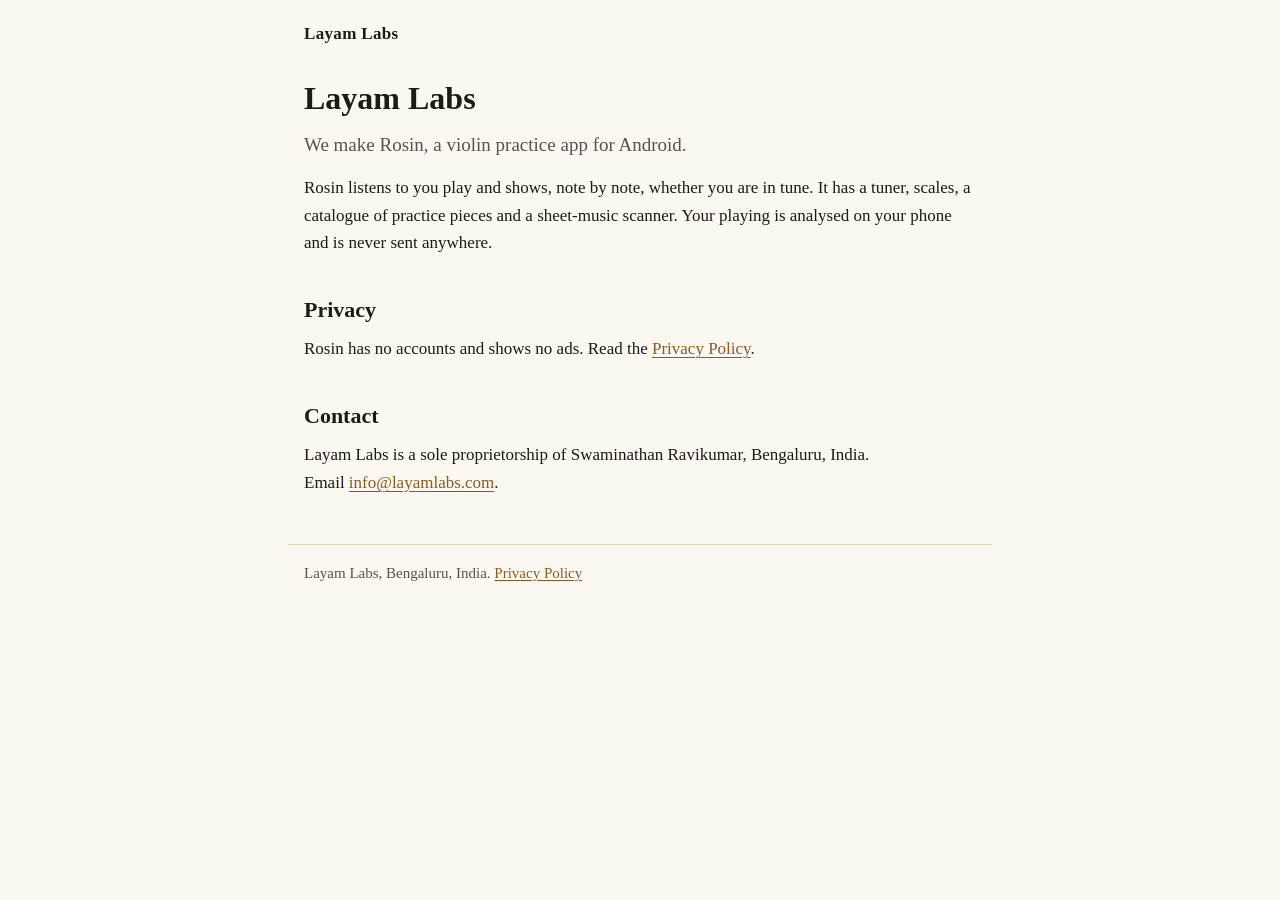
==== index.html @ 36f8ac53 "Layam Labs site: home and privacy policy" ====
<!doctype html>
<html lang="en">
<head>
<meta charset="utf-8">
<meta name="viewport" content="width=device-width, initial-scale=1">
<title>Layam Labs</title>
<meta name="description" content="Layam Labs makes Rosin, a violin practice app.">
<link rel="stylesheet" href="styles.css">
</head>
<body>
<header class="site"><a class="brand" href="./">Layam Labs</a></header>
<main>
<h1>Layam Labs</h1>
<p class="lead">We make Rosin, a violin practice app for Android.</p>
<p>Rosin listens to you play and shows, note by note, whether you are in tune. It has a tuner, scales, a catalogue of practice pieces and a sheet-music scanner. Your playing is analysed on your phone and is never sent anywhere.</p>
<h2>Privacy</h2>
<p>Rosin has no accounts and shows no ads. Read the <a href="privacy/">Privacy Policy</a>.</p>
<h2>Contact</h2>
<p>Layam Labs is a sole proprietorship of Swaminathan Ravikumar, Bengaluru, India.<br>
Email <a href="mailto:info@layamlabs.com">info@layamlabs.com</a>.</p>
</main>
<footer class="site"><p>Layam Labs, Bengaluru, India. <a href="privacy/">Privacy Policy</a></p></footer>
</body>
</html>
---- styles.css ----
/* Layam Labs site. No web fonts, no scripts, no outside requests. */
:root {
  --bg: #fbf8f2;
  --fg: #1e1a14;
  --muted: #5b5247;
  --rule: #ddd3c3;
  --accent: #8a5a1f;
  --code-bg: #f1eadc;
  color-scheme: light dark;
}
@media (prefers-color-scheme: dark) {
  :root {
    --bg: #14110e;
    --fg: #ece4d6;
    --muted: #b3a895;
    --rule: #3a322a;
    --accent: #e0aa5c;
    --code-bg: #241e18;
  }
}
* { box-sizing: border-box; }
html { -webkit-text-size-adjust: 100%; }
body {
  margin: 0;
  background: var(--bg);
  color: var(--fg);
  font-family: Georgia, "Times New Roman", serif;
  font-size: 1.0625rem;
  line-height: 1.6;
}
a { color: var(--accent); text-underline-offset: 0.15em; }
a:focus-visible { outline: 3px solid var(--accent); outline-offset: 2px; }
header.site, footer.site, main {
  max-width: 44rem;
  margin: 0 auto;
  padding: 0 16px;
}
header.site { padding-top: 1.25rem; padding-bottom: 0.5rem; }
.brand { font-weight: bold; text-decoration: none; color: var(--fg); letter-spacing: 0.02em; }
footer.site {
  margin-top: 3rem;
  padding-top: 1rem;
  padding-bottom: 2rem;
  border-top: 1px solid var(--rule);
  color: var(--muted);
  font-size: 0.9375rem;
}
h1 { font-size: 2rem; line-height: 1.2; margin: 1.5rem 0 0.75rem; }
h2 { font-size: 1.375rem; margin: 2.25rem 0 0.5rem; }
h3 { font-size: 1.125rem; margin: 1.5rem 0 0.25rem; }
p, ul, ol { margin: 0 0 0.9rem; }
ul, ol { padding-left: 1.4rem; }
li { margin: 0.25rem 0; }
code {
  font-family: ui-monospace, Menlo, Consolas, monospace;
  font-size: 0.9em;
  background: var(--code-bg);
  padding: 0.05em 0.3em;
  border-radius: 3px;
  overflow-wrap: anywhere;
}
blockquote {
  margin: 1rem 0;
  padding: 0.25rem 1rem;
  border-left: 4px solid var(--accent);
  background: var(--code-bg);
}
.table { overflow-x: auto; margin: 0 0 1rem; }
table { border-collapse: collapse; width: 100%; font-size: 0.9375rem; }
th, td { text-align: left; vertical-align: top; padding: 0.45rem 0.5rem; border-bottom: 1px solid var(--rule); }
th { border-bottom-width: 2px; }
.lead { font-size: 1.1875rem; color: var(--muted); }
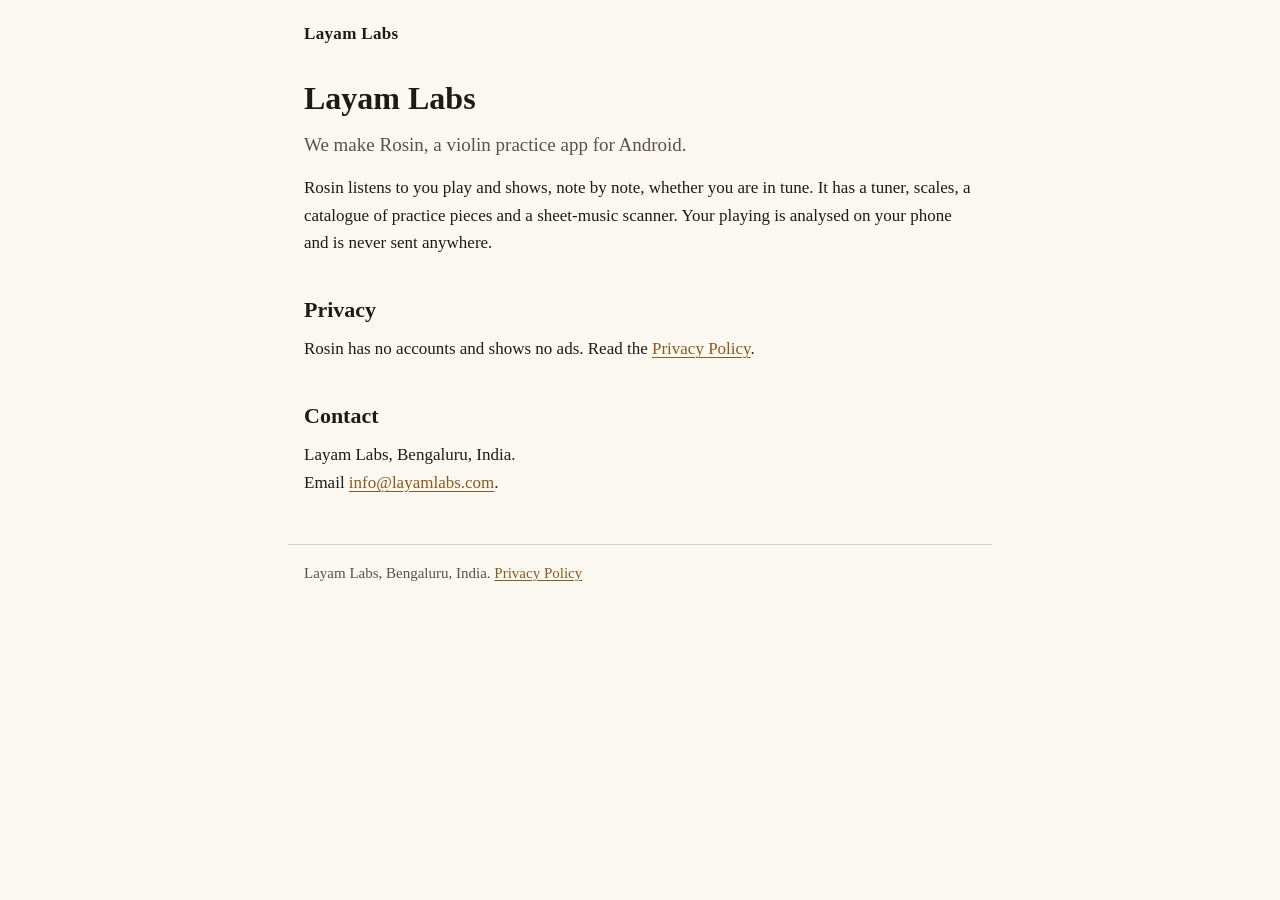
==== commit b5b1f2a5: "Name Layam Labs only" ====
--- a/index.html
+++ b/index.html
@@ -16,7 +16,7 @@
 <h2>Privacy</h2>
 <p>Rosin has no accounts and shows no ads. Read the <a href="privacy/">Privacy Policy</a>.</p>
 <h2>Contact</h2>
-<p>Layam Labs is a sole proprietorship of Swaminathan Ravikumar, Bengaluru, India.<br>
+<p>Layam Labs, Bengaluru, India.<br>
 Email <a href="mailto:info@layamlabs.com">info@layamlabs.com</a>.</p>
 </main>
 <footer class="site"><p>Layam Labs, Bengaluru, India. <a href="privacy/">Privacy Policy</a></p></footer>
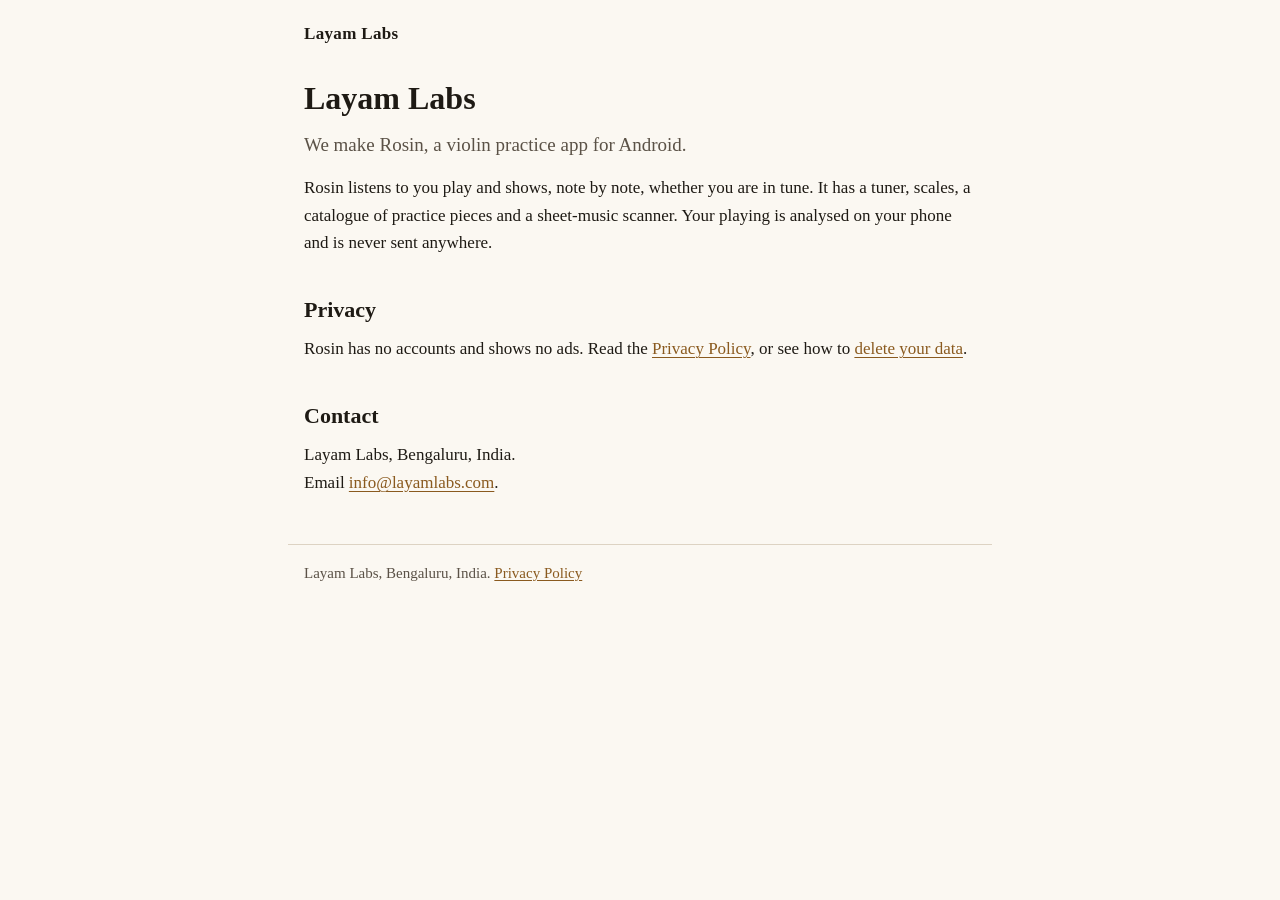
==== commit c3b13b4a: "Add Delete your data page" ====
--- a/index.html
+++ b/index.html
@@ -14,7 +14,7 @@
 <p class="lead">We make Rosin, a violin practice app for Android.</p>
 <p>Rosin listens to you play and shows, note by note, whether you are in tune. It has a tuner, scales, a catalogue of practice pieces and a sheet-music scanner. Your playing is analysed on your phone and is never sent anywhere.</p>
 <h2>Privacy</h2>
-<p>Rosin has no accounts and shows no ads. Read the <a href="privacy/">Privacy Policy</a>.</p>
+<p>Rosin has no accounts and shows no ads. Read the <a href="privacy/">Privacy Policy</a>, or see how to <a href="delete-data/">delete your data</a>.</p>
 <h2>Contact</h2>
 <p>Layam Labs, Bengaluru, India.<br>
 Email <a href="mailto:info@layamlabs.com">info@layamlabs.com</a>.</p>
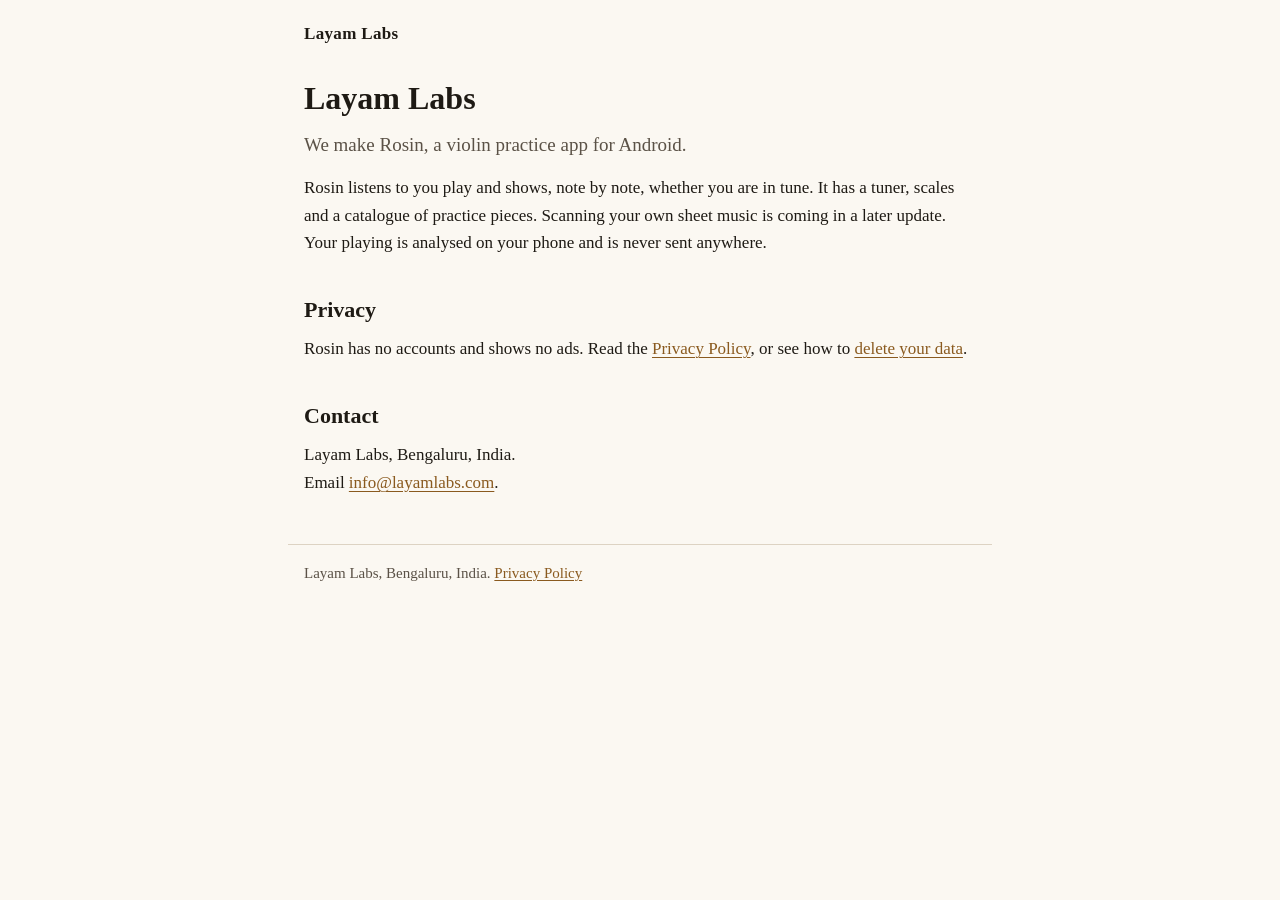
==== commit 48ee2998: "privacy: policy version 2026-10-20; landing page: scanning is coming in a later update (app 69edf094" ====
--- a/index.html
+++ b/index.html
@@ -12,7 +12,7 @@
 <main>
 <h1>Layam Labs</h1>
 <p class="lead">We make Rosin, a violin practice app for Android.</p>
-<p>Rosin listens to you play and shows, note by note, whether you are in tune. It has a tuner, scales, a catalogue of practice pieces and a sheet-music scanner. Your playing is analysed on your phone and is never sent anywhere.</p>
+<p>Rosin listens to you play and shows, note by note, whether you are in tune. It has a tuner, scales and a catalogue of practice pieces. Scanning your own sheet music is coming in a later update. Your playing is analysed on your phone and is never sent anywhere.</p>
 <h2>Privacy</h2>
 <p>Rosin has no accounts and shows no ads. Read the <a href="privacy/">Privacy Policy</a>, or see how to <a href="delete-data/">delete your data</a>.</p>
 <h2>Contact</h2>
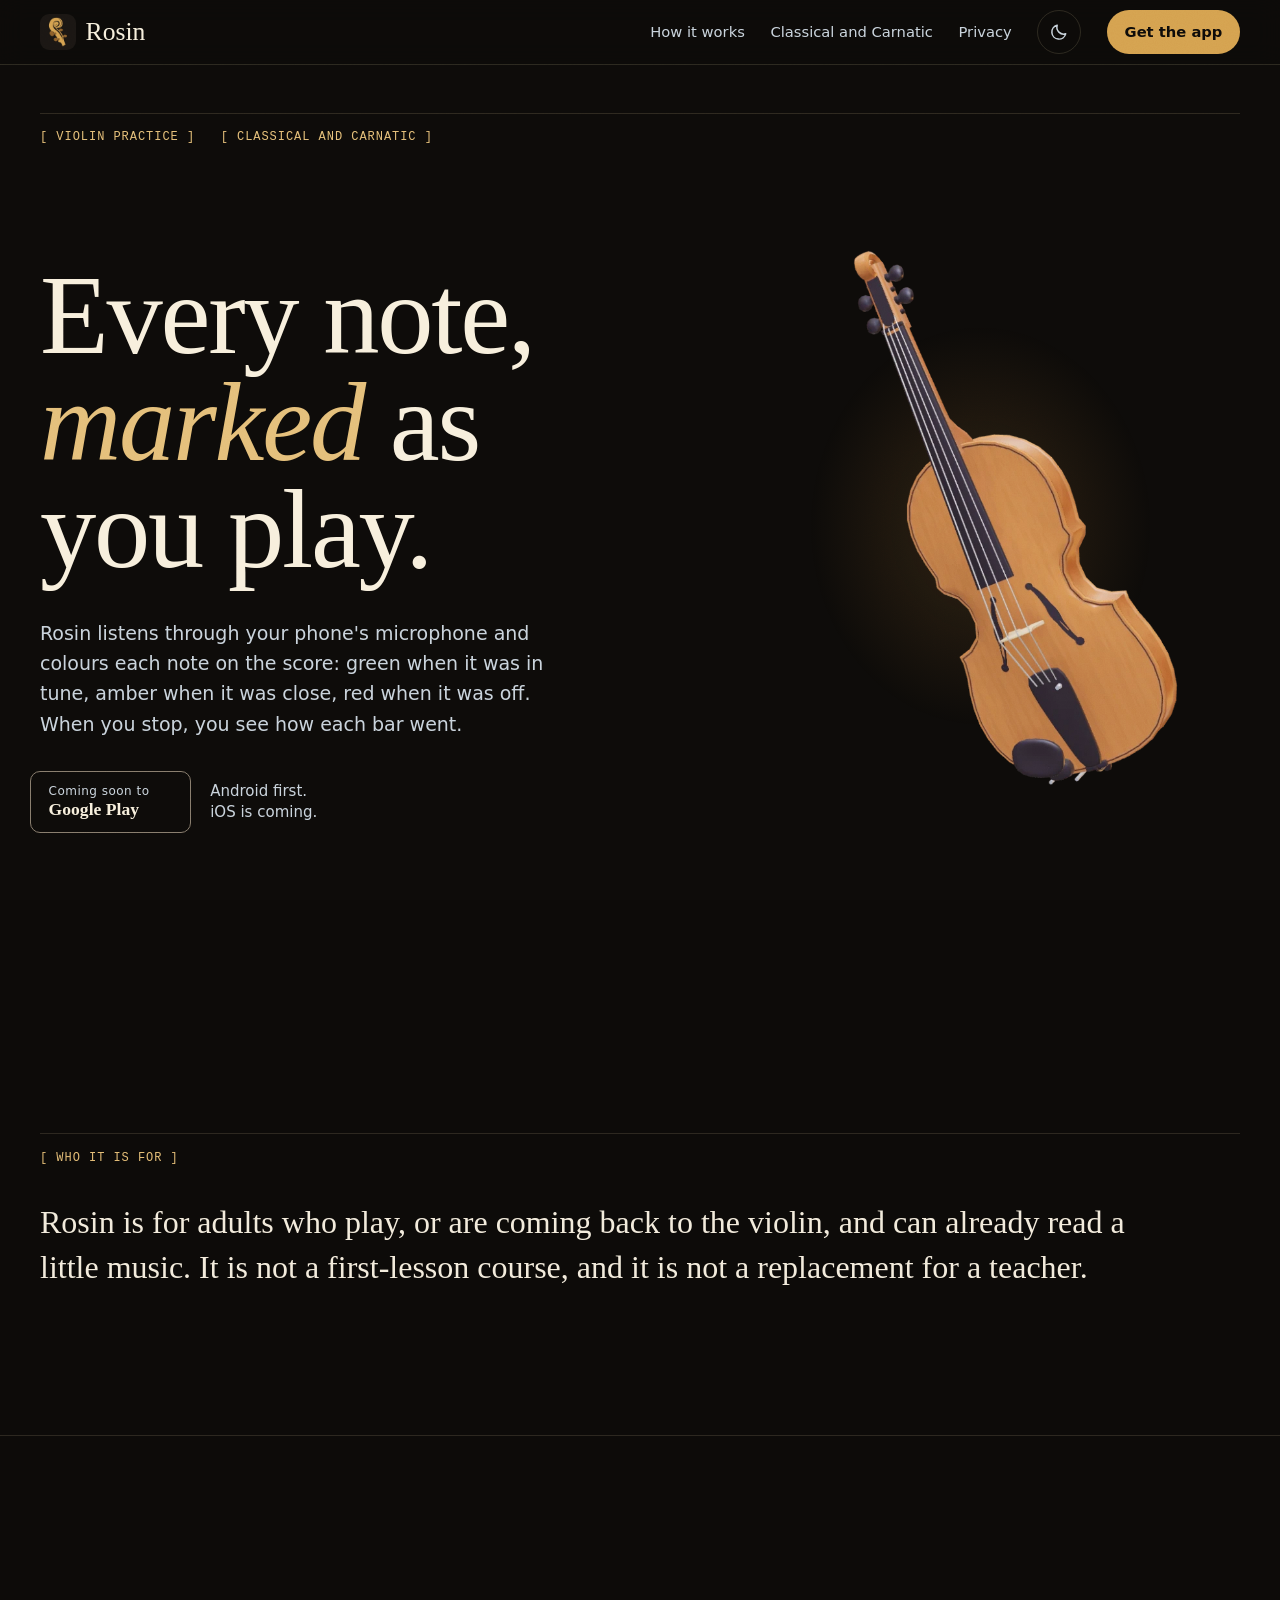
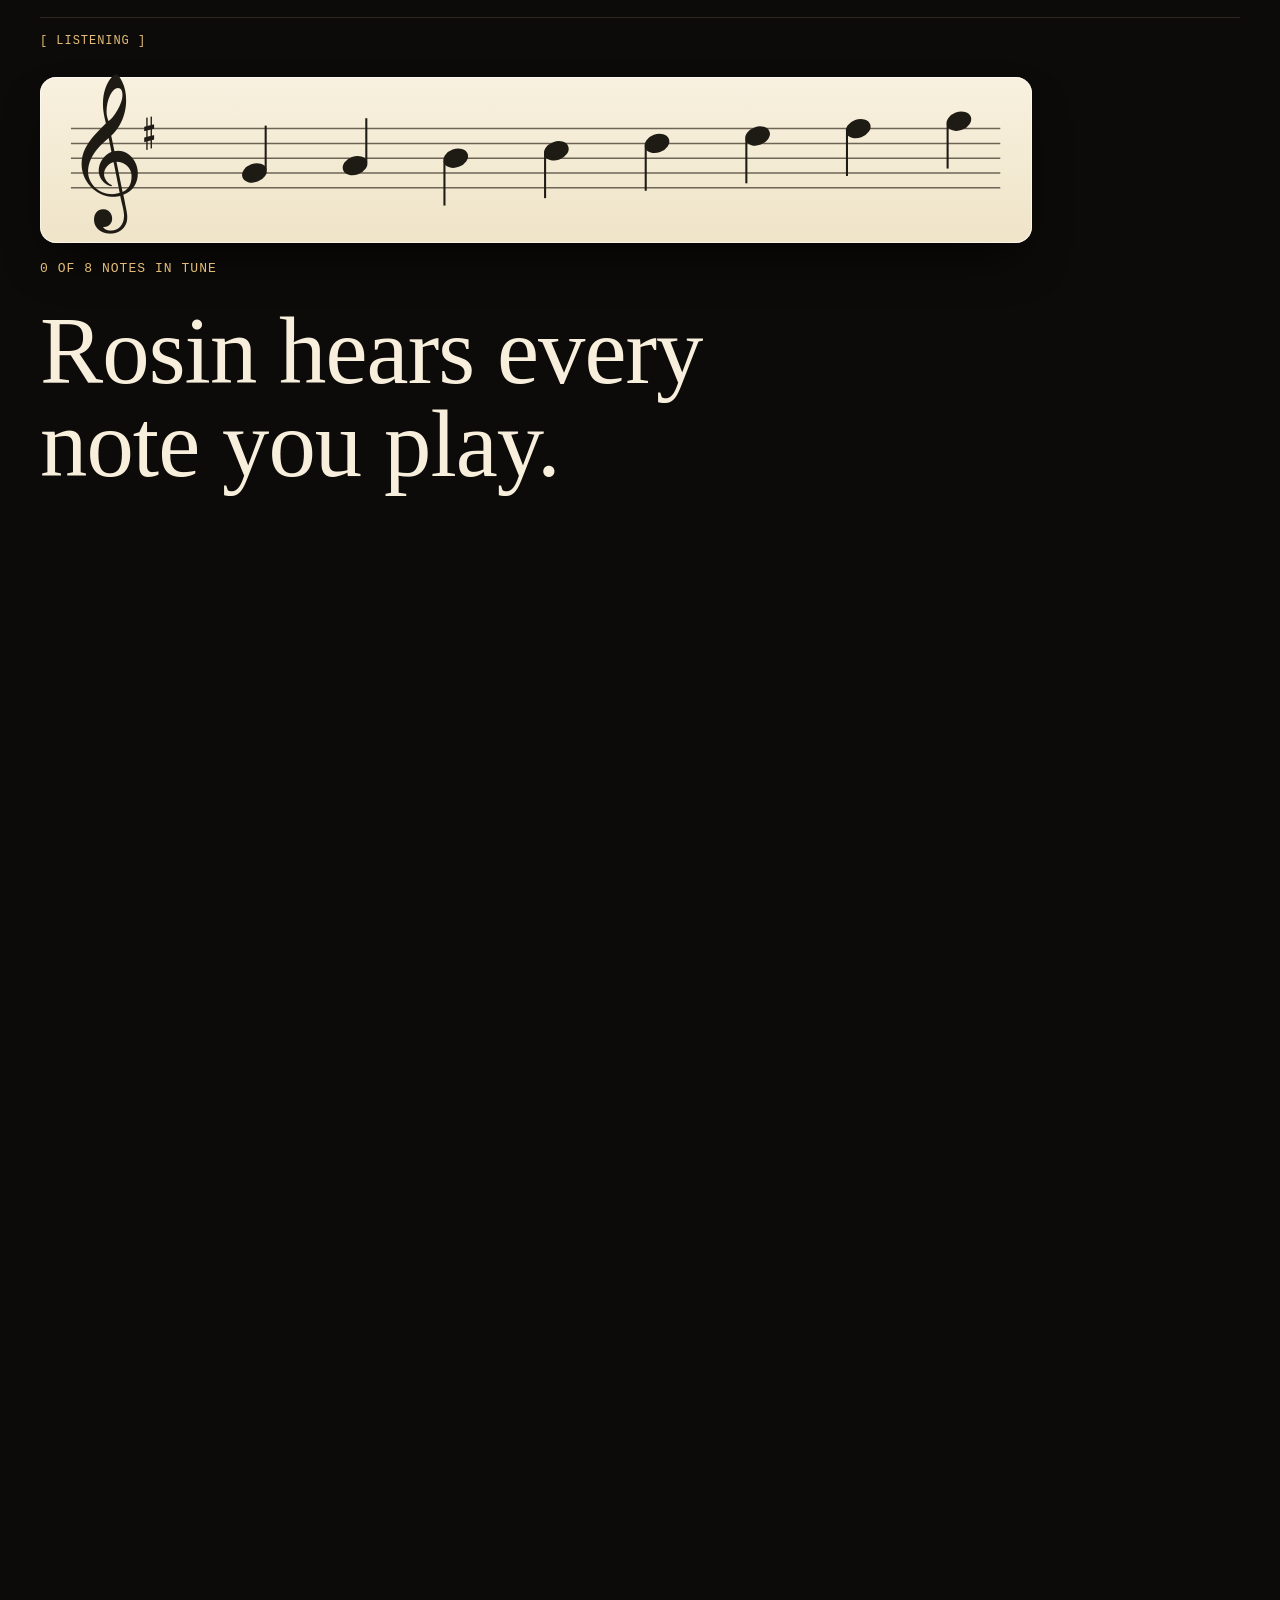
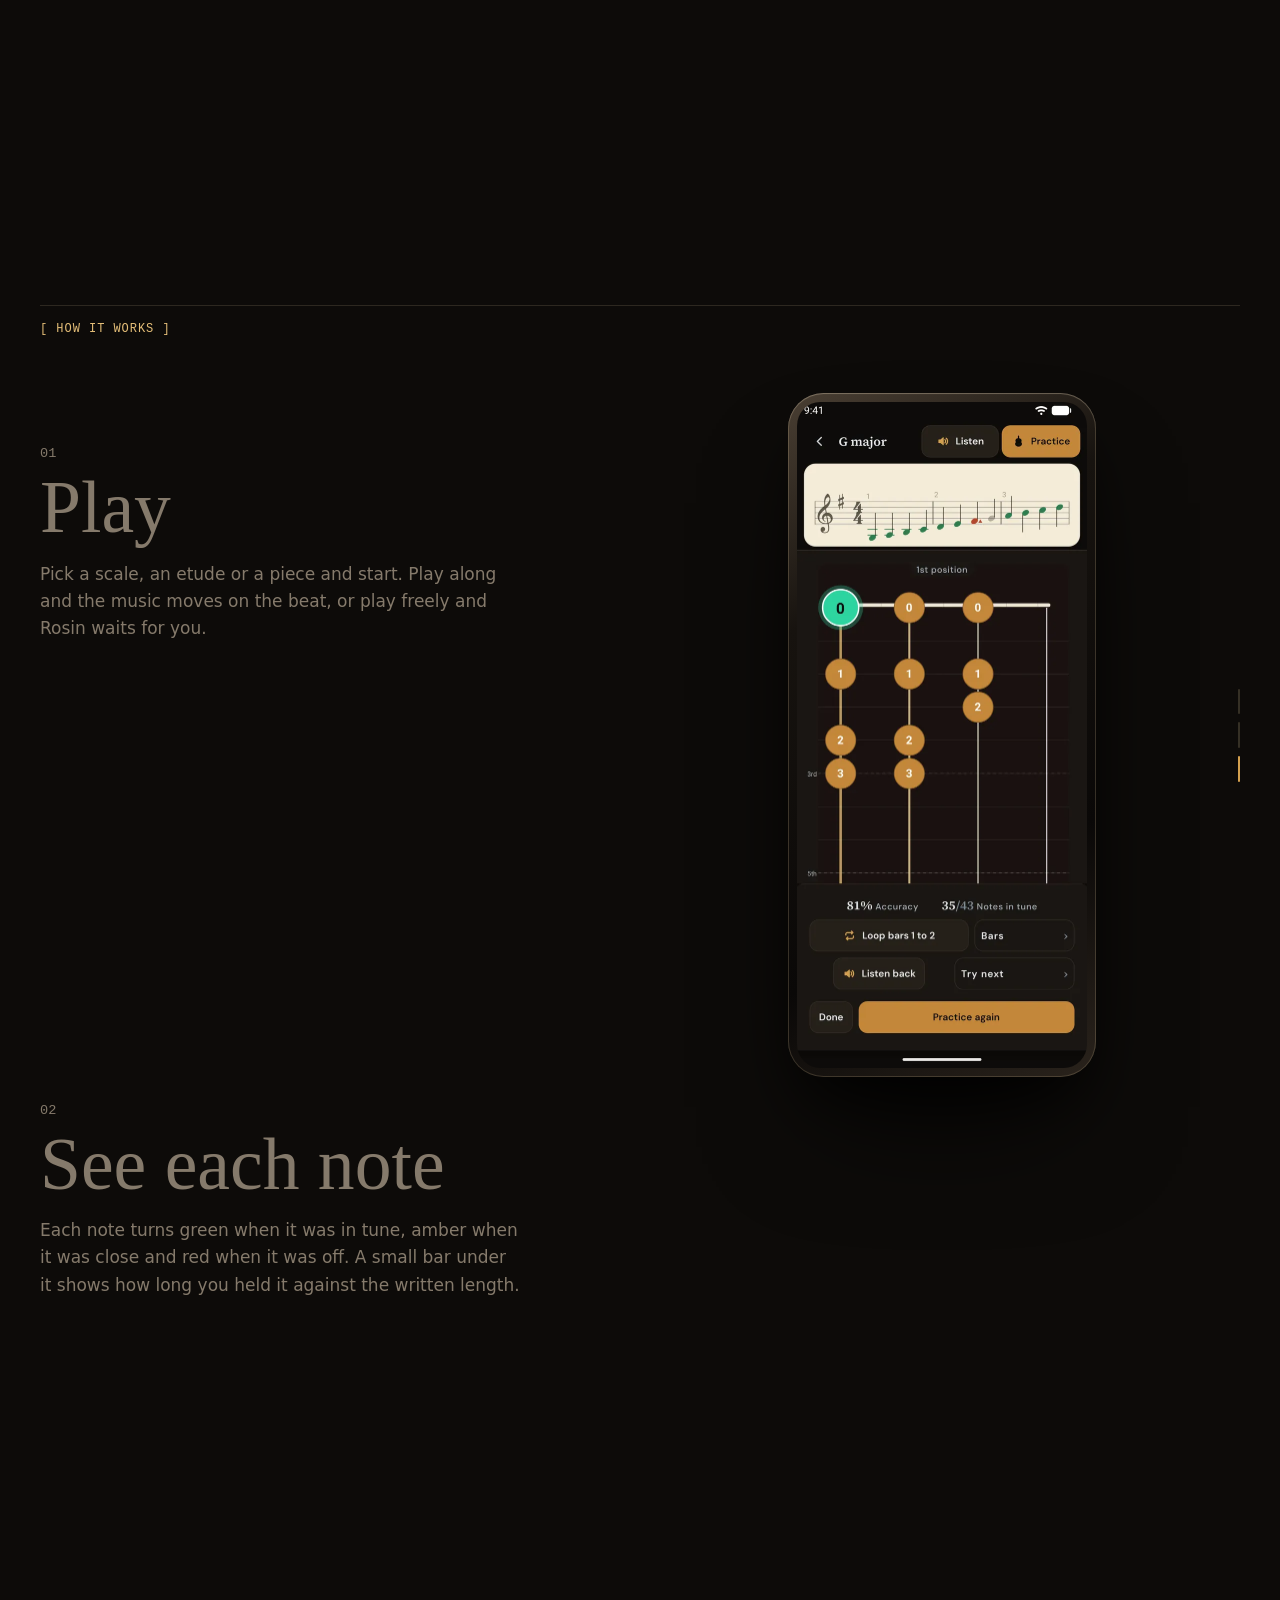
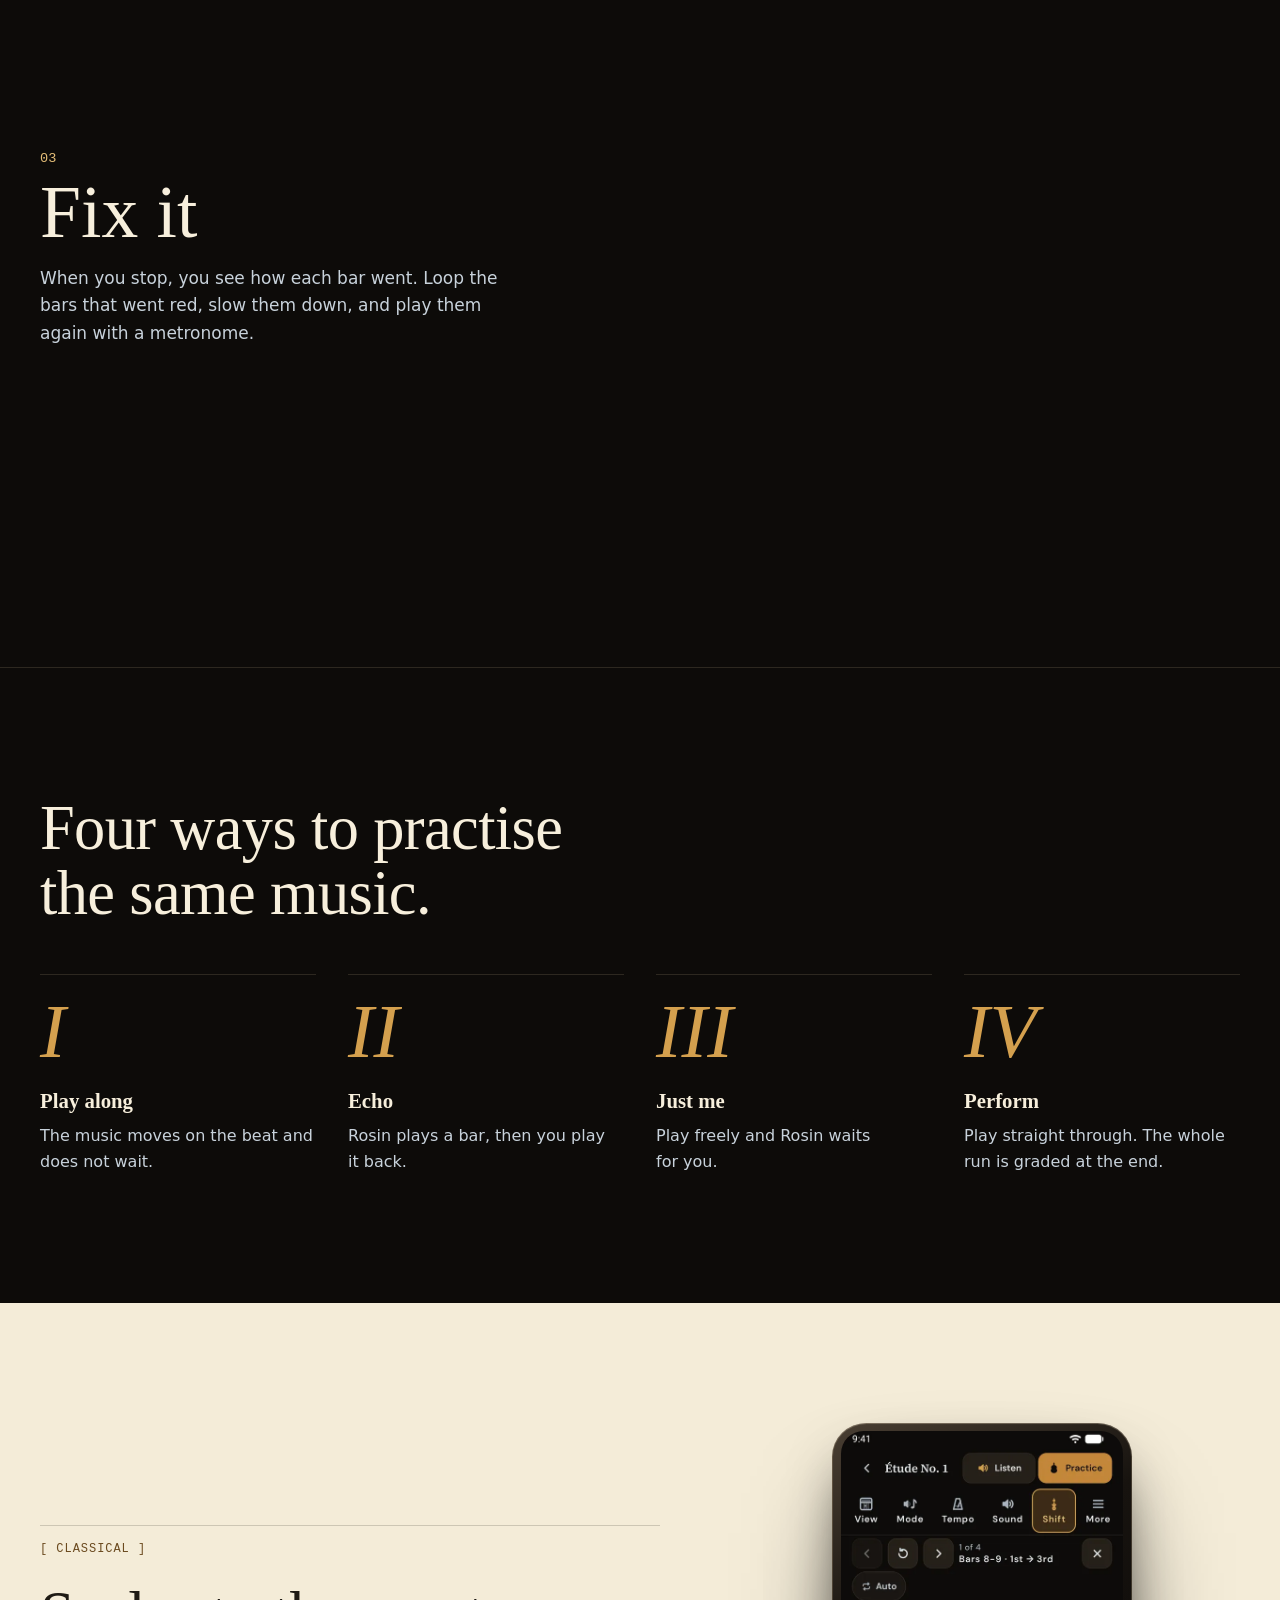
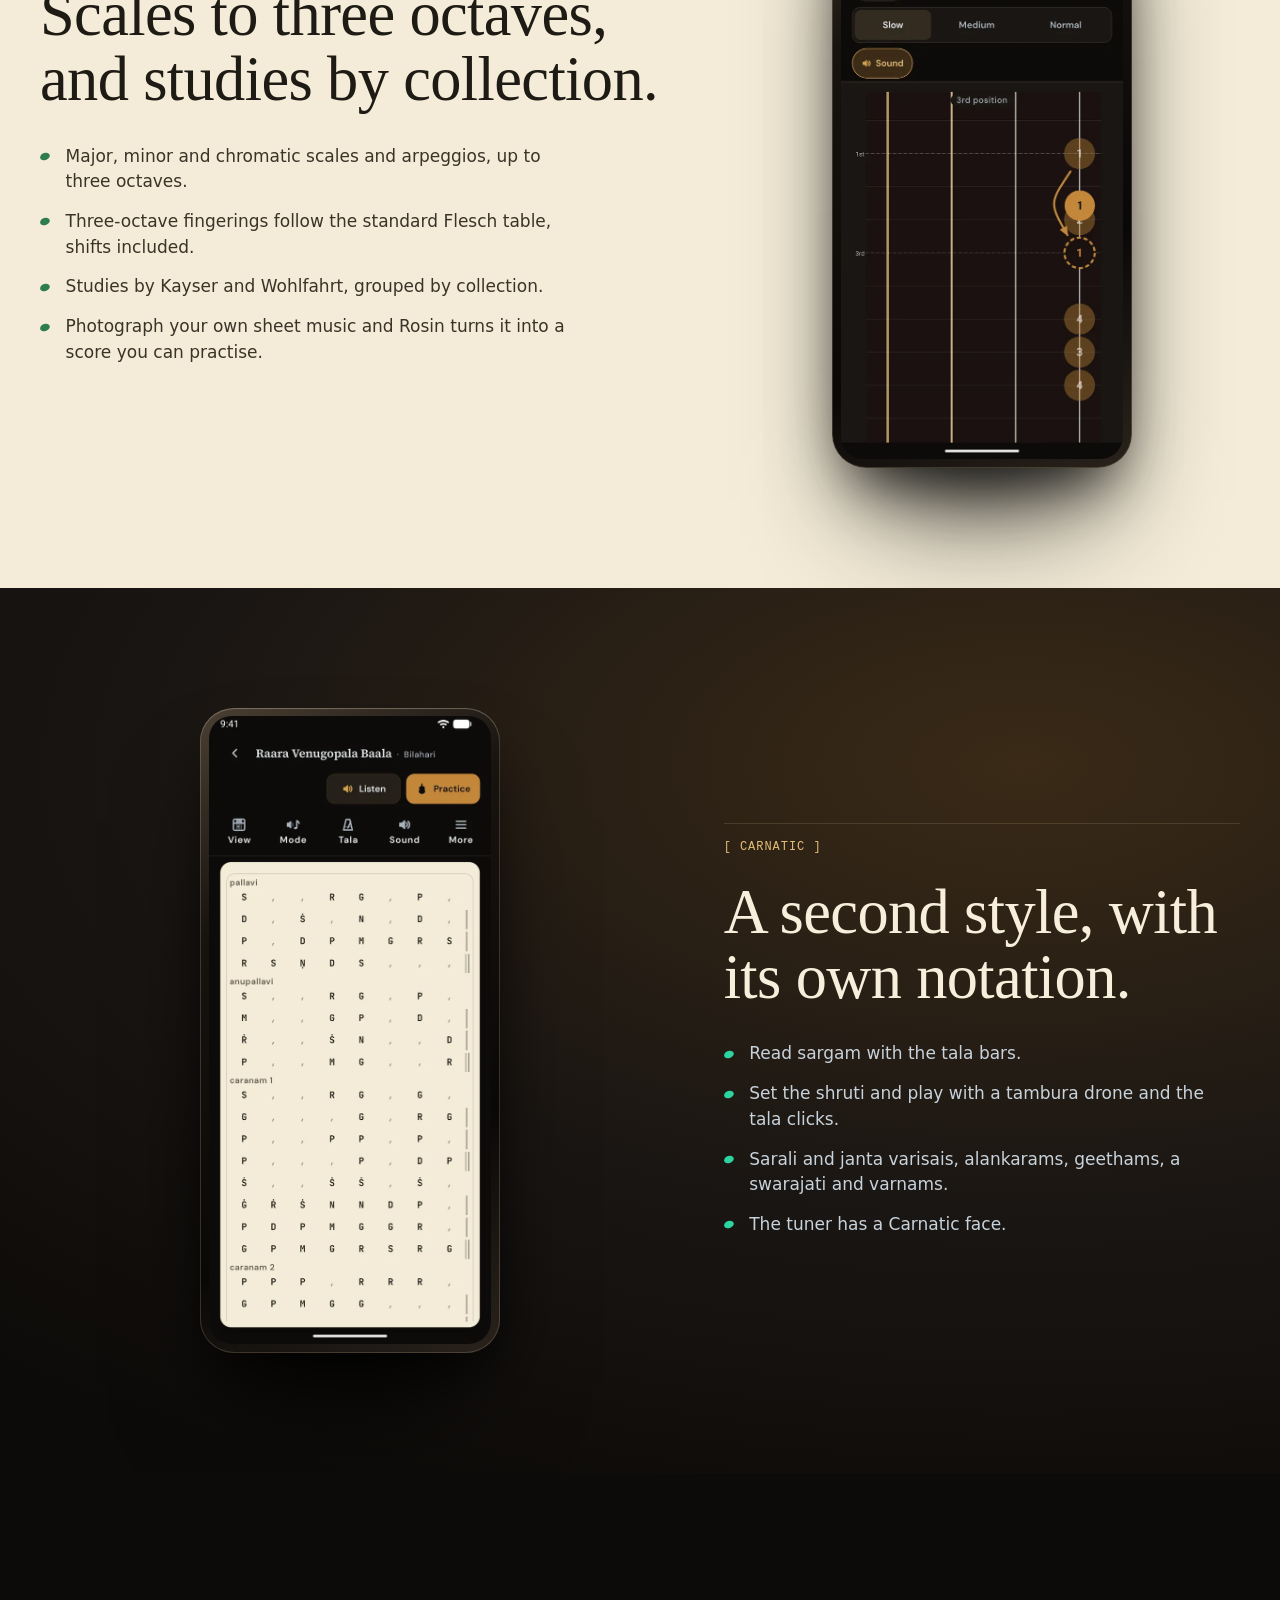
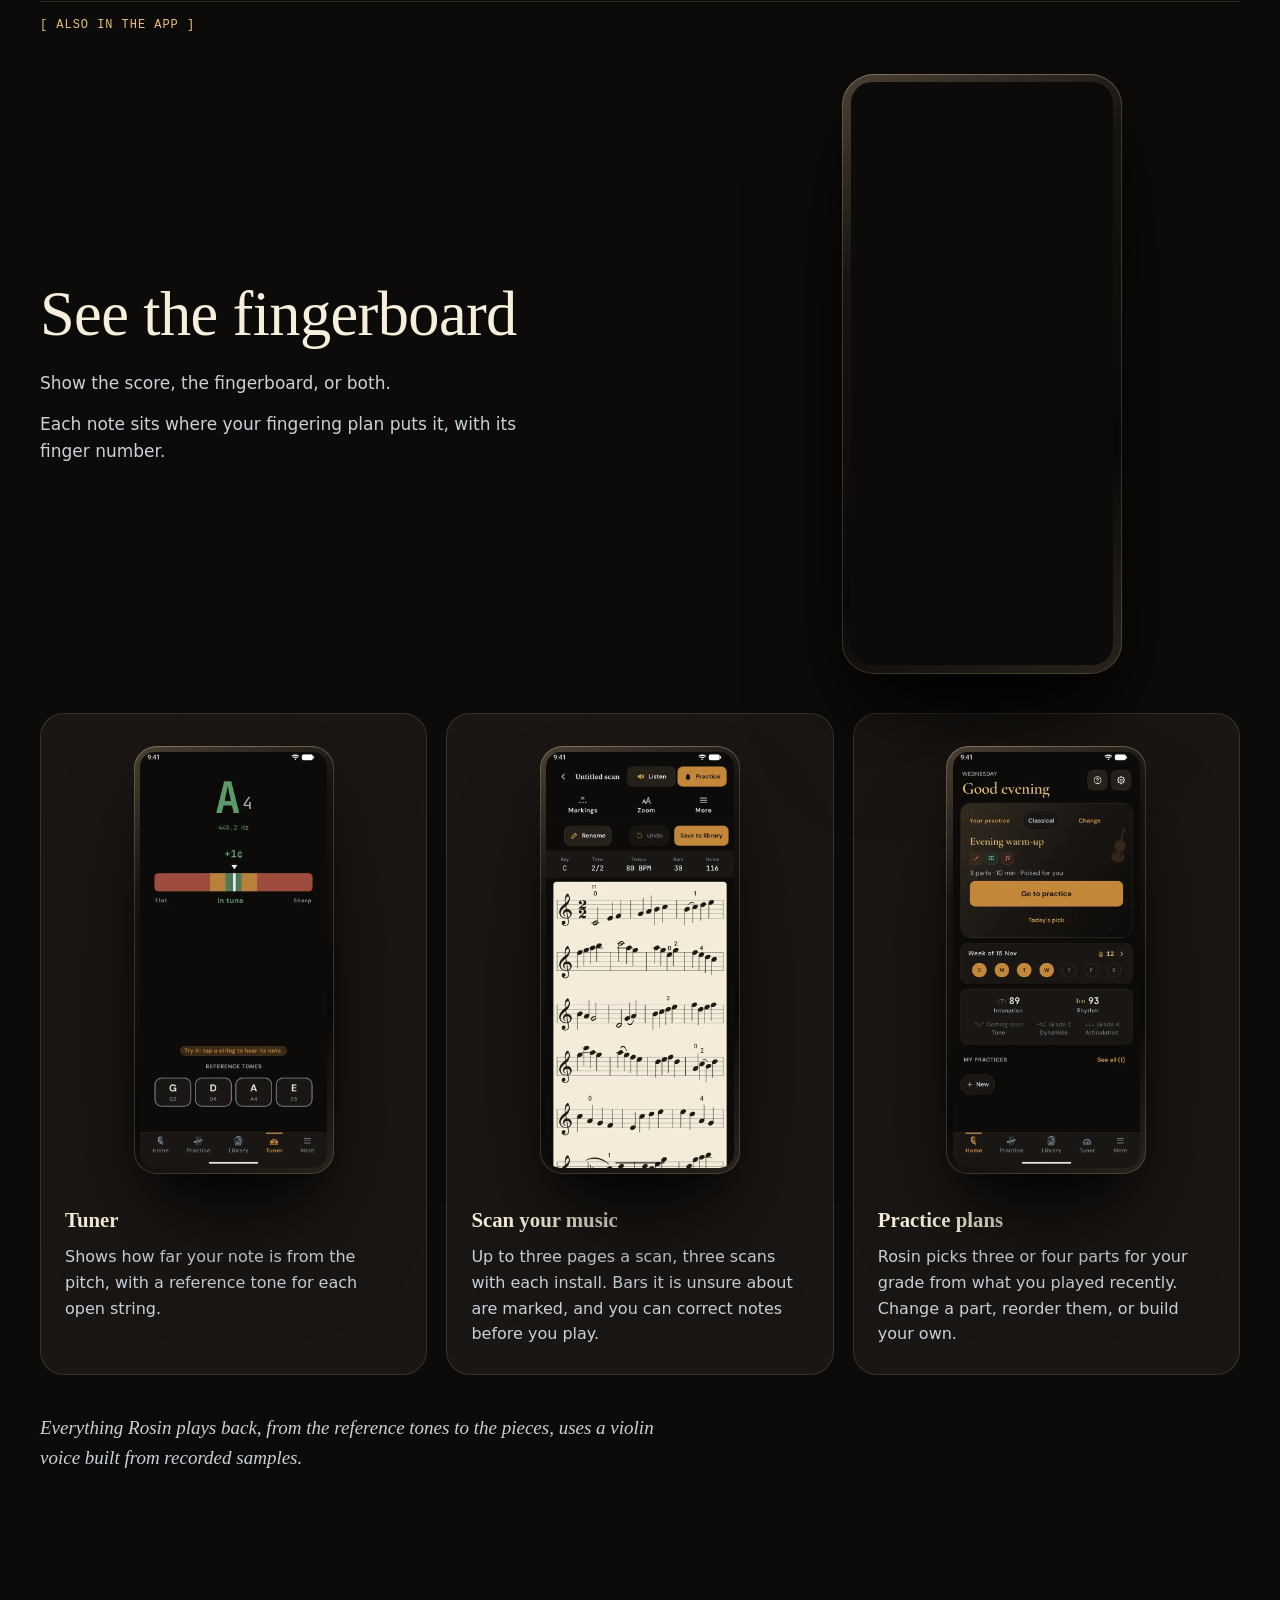
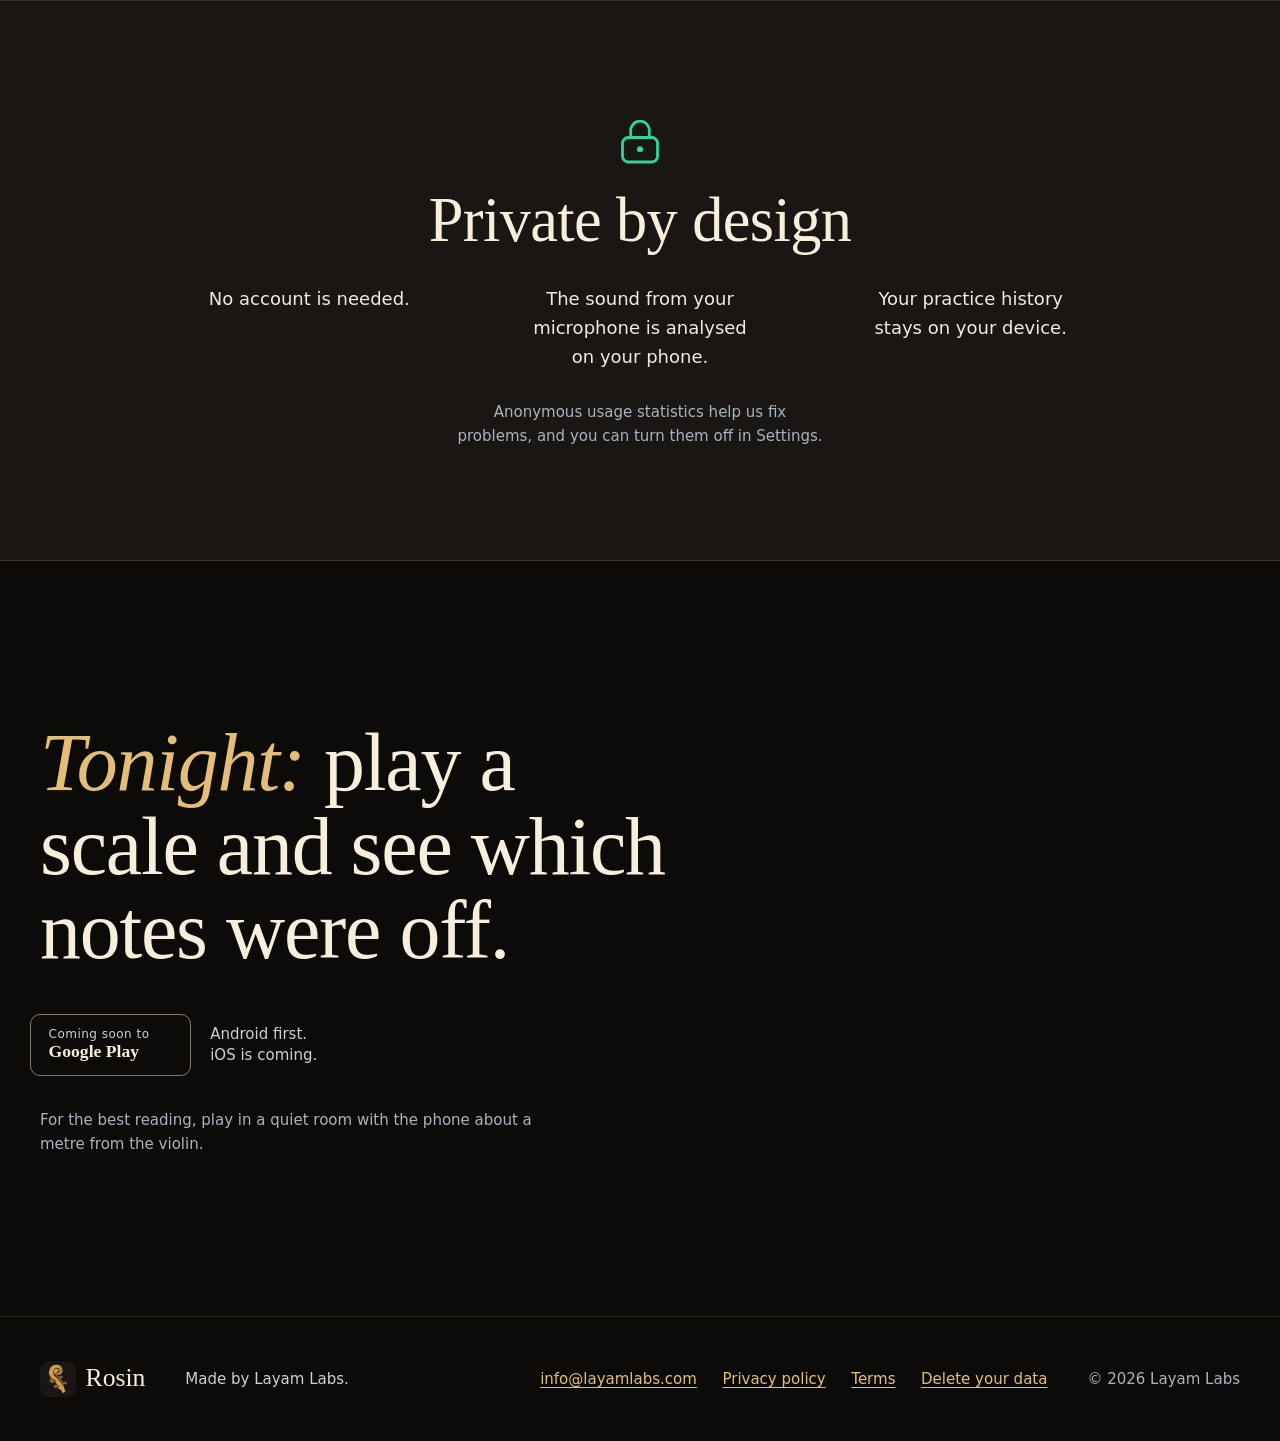
==== commit a2a2b0c7: "Homepage: Rosin marketing page at the root (Coming soon to Google Play); updates, privacy, terms, de" ====
--- a/index.html
+++ b/index.html
@@ -1,24 +1,131 @@
-<!doctype html>
-<html lang="en">
-<head>
-<meta charset="utf-8">
-<meta name="viewport" content="width=device-width, initial-scale=1">
-<title>Layam Labs</title>
-<meta name="description" content="Layam Labs makes Rosin, a violin practice app.">
-<link rel="stylesheet" href="styles.css">
-</head>
-<body>
-<header class="site"><a class="brand" href="./">Layam Labs</a></header>
-<main>
-<h1>Layam Labs</h1>
-<p class="lead">We make Rosin, a violin practice app for Android.</p>
-<p>Rosin listens to you play and shows, note by note, whether you are in tune. It has a tuner, scales and a catalogue of practice pieces. Scanning your own sheet music is coming in a later update. Your playing is analysed on your phone and is never sent anywhere.</p>
-<h2>Privacy</h2>
-<p>Rosin has no accounts and shows no ads. Read the <a href="privacy/">Privacy Policy</a>, or see how to <a href="delete-data/">delete your data</a>.</p>
-<h2>Contact</h2>
-<p>Layam Labs, Bengaluru, India.<br>
-Email <a href="mailto:info@layamlabs.com">info@layamlabs.com</a>.</p>
-</main>
-<footer class="site"><p>Layam Labs, Bengaluru, India. <a href="privacy/">Privacy Policy</a></p></footer>
-</body>
-</html>
+<!DOCTYPE html><html lang="en"> <head><meta charset="utf-8"><meta name="viewport" content="width=device-width, initial-scale=1"><title>Rosin: violin practice that listens</title><meta name="description" content="Rosin listens while you play the violin and colours each note on the score: green in tune, amber close, red off."><meta name="theme-color" content="#0D0B09"><link rel="icon" href="./favicon.ico" sizes="32x32"><link rel="icon" href="./assets/icon-192.webp" type="image/webp"><link rel="preload" href="/fonts/cormorant-garamond-normal.woff2" as="font" type="font/woff2" crossorigin><link rel="preload" href="/fonts/dm-sans-normal.woff2" as="font" type="font/woff2" crossorigin><script>
+      document.documentElement.classList.add('js');
+      try {
+        var t = localStorage.getItem('rosin-theme');
+        if (t === 'light' || t === 'dark') document.documentElement.setAttribute('data-theme', t);
+      } catch (e) {}
+    </script> <script>
+      if (matchMedia('(prefers-reduced-motion: reduce)').matches) document.documentElement.classList.add('rm');
+    </script> <style>/*! tailwindcss v4.3.5 | MIT License | https://tailwindcss.com */@layer properties{@supports (((-webkit-hyphens:none)) and (not (margin-trim:block))) or ((-moz-orient:inline) and (not (color:rgb(from red r g b)))){*,:before,:after,::backdrop{--tw-rotate-x:initial;--tw-rotate-y:initial;--tw-rotate-z:initial;--tw-skew-x:initial;--tw-skew-y:initial;--tw-border-style:solid;--tw-outline-style:solid;--tw-blur:initial;--tw-brightness:initial;--tw-contrast:initial;--tw-grayscale:initial;--tw-hue-rotate:initial;--tw-invert:initial;--tw-opacity:initial;--tw-saturate:initial;--tw-sepia:initial;--tw-drop-shadow:initial;--tw-drop-shadow-color:initial;--tw-drop-shadow-alpha:100%;--tw-drop-shadow-size:initial;--tw-backdrop-blur:initial;--tw-backdrop-brightness:initial;--tw-backdrop-contrast:initial;--tw-backdrop-grayscale:initial;--tw-backdrop-hue-rotate:initial;--tw-backdrop-invert:initial;--tw-backdrop-opacity:initial;--tw-backdrop-saturate:initial;--tw-backdrop-sepia:initial;--tw-ease:initial}}}@layer theme{:root,:host{--font-sans:-apple-system, BlinkMacSystemFont, "Segoe UI", Roboto, "Helvetica Neue", "Noto Sans", Arial, sans-serif, "Apple Color Emoji", "Segoe UI Emoji", "Segoe UI Symbol", "Noto Color Emoji";--font-mono:"JetBrains Mono", ui-monospace, "Cascadia Mono", Consolas, monospace;--color-amber-600:#8b5e2a;--ease-out:cubic-bezier(0, 0, .2, 1);--default-transition-duration:.15s;--default-transition-timing-function:cubic-bezier(.4, 0, .2, 1);--default-font-family:var(--font-sans);--default-mono-font-family:var(--font-mono);--color-ebony-900:#0d0b09;--color-ebony-800:#1a1613;--color-ebony-700:#262019;--color-ebony-600:#332b21;--color-varnish-500:#c4873a;--color-varnish-400:#d4a04e;--color-varnish-300:#e4be78;--color-varnish-200:#f0d9a8;--color-steel-500:#7a8a97;--color-steel-400:#a8b4bf;--color-steel-300:#c8d2db;--color-steel-200:#e2e8ed;--color-rosin-400:#e8a145;--color-rosin-300:#f2c070;--color-paper:#f4ecd8;--color-paper-dim:#e9dfc6;--color-ink:#1e1a14;--color-good:#2dd4a0;--color-close:#e8a54a;--color-off:#e0705e;--color-good-ink:#2e7d4f;--color-close-ink:#9a6412;--color-off-ink:#b5482b;--font-display:"Cormorant Garamond", "Iowan Old Style", Georgia, serif;--font-heading:"Source Serif 4", Georgia, serif;--font-body:"DM Sans", system-ui, -apple-system, "Segoe UI", sans-serif;--font-hand:"Caveat", "Segoe Print", cursive;--font-music:"Noto Music", "Segoe UI Symbol", serif}}@layer base{*,:after,:before,::backdrop{box-sizing:border-box;border:0 solid;margin:0;padding:0}::file-selector-button{box-sizing:border-box;border:0 solid;margin:0;padding:0}html,:host{-webkit-text-size-adjust:100%;tab-size:4;line-height:1.5;font-family:var(--default-font-family,-apple-system, BlinkMacSystemFont, "Segoe UI", Roboto, "Helvetica Neue", "Noto Sans", Arial, sans-serif, "Apple Color Emoji", "Segoe UI Emoji", "Segoe UI Symbol", "Noto Color Emoji");font-feature-settings:var(--default-font-feature-settings,normal);font-variation-settings:var(--default-font-variation-settings,normal);-webkit-tap-highlight-color:transparent}hr{height:0;color:inherit;border-top-width:1px}abbr:where([title]){-webkit-text-decoration:underline dotted;text-decoration:underline dotted}h1,h2,h3,h4,h5,h6{font-size:inherit;font-weight:inherit}a{color:inherit;-webkit-text-decoration:inherit;text-decoration:inherit}b,strong{font-weight:bolder}code,kbd,samp,pre{font-family:var(--default-mono-font-family,ui-monospace, SFMono-Regular, Menlo, Monaco, Consolas, "Liberation Mono", "Courier New", monospace);font-feature-settings:var(--default-mono-font-feature-settings,normal);font-variation-settings:var(--default-mono-font-variation-settings,normal);font-size:1em}small{font-size:80%}sub,sup{vertical-align:baseline;font-size:75%;line-height:0;position:relative}sub{bottom:-.25em}sup{top:-.5em}table{text-indent:0;border-color:inherit;border-collapse:collapse}:-moz-focusring:where(:not(iframe)){outline:auto}progress{vertical-align:baseline}summary{display:list-item}ol,ul,menu{list-style:none}img,svg,video,canvas,audio,iframe,embed,object{vertical-align:middle;display:block}img,video{max-width:100%;height:auto}button,input,select,optgroup,textarea{font:inherit;font-feature-settings:inherit;font-variation-settings:inherit;letter-spacing:inherit;color:inherit;opacity:1;background-color:#0000;border-radius:0}::file-selector-button{font:inherit;font-feature-settings:inherit;font-variation-settings:inherit;letter-spacing:inherit;color:inherit;opacity:1;background-color:#0000;border-radius:0}:where(select:is([multiple],[size])) optgroup{font-weight:bolder}:where(select:is([multiple],[size])) optgroup option{padding-inline-start:20px}::file-selector-button{margin-inline-end:4px}::placeholder{opacity:1}@supports (not ((-webkit-appearance:-apple-pay-button))) or (contain-intrinsic-size:1px){::placeholder{color:currentColor}@supports (color:color-mix(in lab,red,red)){::placeholder{color:color-mix(in oklab,currentcolor 50%,transparent)}}}textarea{resize:vertical}::-webkit-search-decoration{-webkit-appearance:none}::-webkit-date-and-time-value{min-height:1lh;text-align:inherit}::-webkit-datetime-edit{display:inline-flex}::-webkit-datetime-edit-fields-wrapper{padding:0}::-webkit-datetime-edit{padding-block:0}::-webkit-datetime-edit-year-field{padding-block:0}::-webkit-datetime-edit-month-field{padding-block:0}::-webkit-datetime-edit-day-field{padding-block:0}::-webkit-datetime-edit-hour-field{padding-block:0}::-webkit-datetime-edit-minute-field{padding-block:0}::-webkit-datetime-edit-second-field{padding-block:0}::-webkit-datetime-edit-millisecond-field{padding-block:0}::-webkit-datetime-edit-meridiem-field{padding-block:0}::-webkit-calendar-picker-indicator{line-height:1}:-moz-ui-invalid{box-shadow:none}button,input:where([type=button],[type=reset],[type=submit]){appearance:button}::file-selector-button{appearance:button}::-webkit-inner-spin-button{height:auto}::-webkit-outer-spin-button{height:auto}[hidden]:where(:not([hidden=until-found])){display:none!important}html{background:var(--color-ebony-900);color:var(--color-steel-200);font-family:var(--font-body);-webkit-font-smoothing:antialiased;text-rendering:optimizelegibility;scroll-behavior:smooth}body{min-height:100vh;font-size:1rem;line-height:1.6;overflow-x:clip}:focus-visible{outline:2px solid var(--color-rosin-300);outline-offset:3px;border-radius:4px}::selection{background:var(--color-varnish-500);color:var(--color-ebony-900)}}@layer components;@layer utilities{.absolute{position:absolute}.relative{position:relative}.static{position:static}.sticky{position:sticky}.flex{display:flex}.hidden{display:none}.transform{transform:var(--tw-rotate-x, ) var(--tw-rotate-y, ) var(--tw-rotate-z, ) var(--tw-skew-x, ) var(--tw-skew-y, )}.resize{resize:both}.flex-wrap{flex-wrap:wrap}.border{border-style:var(--tw-border-style);border-width:1px}.text-wrap{text-wrap:wrap}.outline{outline-style:var(--tw-outline-style);outline-width:1px}.filter{filter:var(--tw-blur, ) var(--tw-brightness, ) var(--tw-contrast, ) var(--tw-grayscale, ) var(--tw-hue-rotate, ) var(--tw-invert, ) var(--tw-saturate, ) var(--tw-sepia, ) var(--tw-drop-shadow, )}.backdrop-filter{-webkit-backdrop-filter:var(--tw-backdrop-blur, ) var(--tw-backdrop-brightness, ) var(--tw-backdrop-contrast, ) var(--tw-backdrop-grayscale, ) var(--tw-backdrop-hue-rotate, ) var(--tw-backdrop-invert, ) var(--tw-backdrop-opacity, ) var(--tw-backdrop-saturate, ) var(--tw-backdrop-sepia, );backdrop-filter:var(--tw-backdrop-blur, ) var(--tw-backdrop-brightness, ) var(--tw-backdrop-contrast, ) var(--tw-backdrop-grayscale, ) var(--tw-backdrop-hue-rotate, ) var(--tw-backdrop-invert, ) var(--tw-backdrop-opacity, ) var(--tw-backdrop-saturate, ) var(--tw-backdrop-sepia, )}.transition{transition-property:color,background-color,border-color,outline-color,text-decoration-color,fill,stroke,--tw-gradient-from,--tw-gradient-via,--tw-gradient-to,opacity,box-shadow,transform,translate,scale,rotate,filter,-webkit-backdrop-filter,backdrop-filter,display,content-visibility,overlay,pointer-events;transition-timing-function:var(--tw-ease,var(--default-transition-timing-function));transition-duration:var(--tw-duration,var(--default-transition-duration))}.ease-out{--tw-ease:var(--ease-out);transition-timing-function:var(--ease-out)}}.grain:after{content:"";z-index:60;pointer-events:none;opacity:.09;mix-blend-mode:overlay;background-image:url("data:image/svg+xml;utf8,<svg xmlns='http://www.w3.org/2000/svg' width='220' height='220'><filter id='n'><feTurbulence type='fractalNoise' baseFrequency='0.9' numOctaves='2' stitchTiles='stitch'/><feColorMatrix values='0 0 0 0 1  0 0 0 0 1  0 0 0 0 1  0 0 0 0.9 0'/></filter><rect width='100%' height='100%' filter='url(%23n)'/></svg>");position:fixed;inset:0}.wrap{width:100%;max-width:76rem;margin-inline:auto;padding-inline:1.25rem}@media(min-width:768px){.wrap{padding-inline:2.5rem}}.phone{background:linear-gradient(150deg,#4a3f33,#17130f 28%,#0a0807 70%,#2a231c);border-radius:13.5%/7.4%;padding:2.6%;position:relative;box-shadow:inset 0 0 0 1px #f0d9a829,inset 0 1px 1px #ffffff2e,0 2px 4px #00000080,0 24px 48px -12px #000000bf,0 60px 110px -30px #000000e6}.phone img{background:var(--color-ebony-900);border-radius:11.5%/6.4%;width:100%;height:auto;display:block}.phone:after{content:"";pointer-events:none;background:linear-gradient(125deg,#ffffff17,#fff0 28%);border-radius:11.5%/6.4%;position:absolute;inset:2.6%}.badge{border-radius:10px;transition:transform .25s,filter .25s;display:inline-block}.badge img{width:auto;height:56px;display:block}.badge:hover{filter:brightness(1.12);transform:translateY(-2px)}.skip{z-index:100;background:var(--color-varnish-400);color:var(--color-ebony-900);border-radius:8px;padding:.5rem .9rem;position:absolute;top:.5rem;left:-999px}.skip:focus{left:.5rem}.js .reveal{opacity:0;transition:opacity .9s cubic-bezier(.2,.7,.2,1),transform .9s cubic-bezier(.2,.7,.2,1);transition-delay:var(--d,0s);transform:translateY(22px)}.js .reveal.in{opacity:1;transform:none}@media(prefers-reduced-motion:reduce){html{scroll-behavior:auto}.js .reveal{opacity:1;transition:none;transform:none}*,:before,:after{transition-duration:.001ms!important;transition-delay:0s!important;animation-duration:.001ms!important;animation-iteration-count:1!important}}@property --tw-rotate-x{syntax:"*";inherits:false}@property --tw-rotate-y{syntax:"*";inherits:false}@property --tw-rotate-z{syntax:"*";inherits:false}@property --tw-skew-x{syntax:"*";inherits:false}@property --tw-skew-y{syntax:"*";inherits:false}@property --tw-border-style{syntax:"*";inherits:false;initial-value:solid}@property --tw-outline-style{syntax:"*";inherits:false;initial-value:solid}@property --tw-blur{syntax:"*";inherits:false}@property --tw-brightness{syntax:"*";inherits:false}@property --tw-contrast{syntax:"*";inherits:false}@property --tw-grayscale{syntax:"*";inherits:false}@property --tw-hue-rotate{syntax:"*";inherits:false}@property --tw-invert{syntax:"*";inherits:false}@property --tw-opacity{syntax:"*";inherits:false}@property --tw-saturate{syntax:"*";inherits:false}@property --tw-sepia{syntax:"*";inherits:false}@property --tw-drop-shadow{syntax:"*";inherits:false}@property --tw-drop-shadow-color{syntax:"*";inherits:false}@property --tw-drop-shadow-alpha{syntax:"<percentage>";inherits:false;initial-value:100%}@property --tw-drop-shadow-size{syntax:"*";inherits:false}@property --tw-backdrop-blur{syntax:"*";inherits:false}@property --tw-backdrop-brightness{syntax:"*";inherits:false}@property --tw-backdrop-contrast{syntax:"*";inherits:false}@property --tw-backdrop-grayscale{syntax:"*";inherits:false}@property --tw-backdrop-hue-rotate{syntax:"*";inherits:false}@property --tw-backdrop-invert{syntax:"*";inherits:false}@property --tw-backdrop-opacity{syntax:"*";inherits:false}@property --tw-backdrop-saturate{syntax:"*";inherits:false}@property --tw-backdrop-sepia{syntax:"*";inherits:false}@property --tw-ease{syntax:"*";inherits:false}@font-face{font-family:Cormorant Garamond;font-style:normal;font-weight:500;font-display:swap;src:url(/fonts/cormorant-garamond-normal.woff2) format("woff2")}@font-face{font-family:Cormorant Garamond;font-style:italic;font-weight:500;font-display:swap;src:url(/fonts/cormorant-garamond-italic.woff2) format("woff2")}@font-face{font-family:DM Sans;font-style:normal;font-weight:400 600;font-display:swap;src:url(/fonts/dm-sans-normal.woff2) format("woff2")}@font-face{font-family:JetBrains Mono;font-style:normal;font-weight:400;font-display:swap;src:url(/fonts/jetbrains-mono-normal.woff2) format("woff2")}@font-face{font-family:"Source Serif 4";font-style:normal;font-weight:400 600;font-display:swap;src:url(/fonts/source-serif-4-normal.woff2) format("woff2")}@font-face{font-family:"Source Serif 4";font-style:italic;font-weight:400;font-display:swap;src:url(/fonts/source-serif-4-italic.woff2) format("woff2")}@font-face{font-family:Noto Music;font-style:normal;font-weight:400;font-display:swap;src:url(/fonts/noto-music.woff2) format("woff2");unicode-range:U+266F,U+1D11E}:root{color-scheme:dark;--bg: #0d0b09;--surface: #1a1613;--t-head: #f7efdc;--t-lead: #f2ebdc;--t-body: #c8d2db;--t-soft: #a8b4bf;--t-dim: #857a6b;--t-accent: #e4be78;--t-accent-hi: #f0d9a8;--t-accent2: #d4a04e;--t-good: #2dd4a0;--hair: rgba(240, 217, 168, .14);--nav-bg: rgba(13, 11, 9, .92);--pill-bg: #d4a04e;--pill-hover: #e4be78;--pill-fg: #0d0b09;--focus: #f2c070;--scroll-thumb: #332b21;--glow: rgba(232, 161, 69, .16);--paper-edge: rgba(255, 255, 255, .6)}html[data-theme=light]{color-scheme:light;--bg: #faf5e9;--surface: #f0e7d1;--t-head: #1e1a14;--t-lead: #2b251c;--t-body: #3b3328;--t-soft: #54493a;--t-dim: #6b5f4f;--t-accent: #7a4a0e;--t-accent-hi: #5a3408;--t-accent2: #8a540f;--t-good: #2e7d4f;--hair: rgba(30, 26, 20, .16);--nav-bg: rgba(250, 245, 233, .94);--pill-bg: #7a4a0e;--pill-hover: #5a3408;--pill-fg: #fbf3df;--focus: #7a4a0e;--scroll-thumb: #cdbf9f;--glow: rgba(196, 135, 58, .22);--paper-edge: rgba(30, 26, 20, .08)}.d-band-dark{--t-head: #f7efdc;--t-body: #c8d2db;--t-accent: #e4be78;--t-good: #2dd4a0;--hair: rgba(240, 217, 168, .14);--focus: #f2c070;color:#f2ebdc}.d :focus-visible{outline-color:var(--focus)}html[data-theme=light] .grain:after{opacity:.035}html[data-theme=light] .d-band-paper{border-block:1px solid var(--hair)}html[data-theme=light] .d-score{box-shadow:0 18px 40px -20px #3c280a59,inset 0 0 0 1px var(--paper-edge)}html[data-theme=light] .d-phone{box-shadow:inset 0 0 0 1px #f0d9a82e,0 24px 50px -22px #3c280a73}html:has(body.d){scroll-padding-top:80px;background:var(--bg);scrollbar-color:var(--scroll-thumb) var(--bg)}.d{--ink: #1e1a14;--paper: #f4ecd8;background:var(--bg);color:var(--t-lead)}.d-wrap{width:100%;max-width:82rem;margin-inline:auto;padding-inline:1rem}@media(min-width:768px){.d-wrap{padding-inline:2.5rem}}.d-sr{position:absolute;width:1px;height:1px;overflow:hidden;clip:rect(0 0 0 0);white-space:nowrap}@media(max-width:767px){.d-hide-sm{display:none!important}}.d-label{display:flex;flex-wrap:wrap;gap:.4rem 1.6rem;font-family:var(--font-mono);font-size:.75rem;letter-spacing:.08em;text-transform:uppercase;color:var(--t-accent);border-top:1px solid var(--hair);padding-top:.9rem}.d-label-ink{color:#6b4a1f;border-color:#1e1a142e}.d-nav{position:sticky;top:0;z-index:50;background:var(--nav-bg);backdrop-filter:blur(12px);-webkit-backdrop-filter:blur(12px);border-bottom:1px solid var(--hair)}.d-nav-in{display:flex;align-items:center;justify-content:space-between;height:64px}.d-brand{display:inline-flex;align-items:center;gap:.6rem}.d-brand img{border-radius:9px}.d-brand span{font-family:var(--font-display);font-size:1.6rem;font-weight:500;color:var(--t-head)}.d-nav nav{display:flex;align-items:center;gap:1.6rem;font-size:.92rem;color:var(--t-body)}.d-nav nav a:not(.d-pill){display:inline-flex;align-items:center;min-height:44px;transition:color .2s ease}.d-nav nav a:not(.d-pill):hover{color:var(--t-accent-hi)}.d-pill{display:inline-flex;align-items:center;min-height:44px;padding:0 1.1rem;border-radius:999px;background:var(--pill-bg);color:var(--pill-fg);font-weight:600;transition:background .2s ease,transform .12s ease}.d-pill:hover{background:var(--pill-hover)}.d-pill:active{transform:translateY(1px)}.d-hero{position:relative;padding-top:clamp(1.5rem,4vw,3rem);padding-bottom:clamp(3rem,7vw,6rem);overflow:clip}.d-hero-grid{display:grid;gap:3rem;margin-top:clamp(1.5rem,4vw,3rem)}@media(min-width:1024px){.d-hero-grid{grid-template-columns:1.25fr 1fr;align-items:center;gap:2rem}}.d-h1{font-family:var(--font-display);font-weight:500;font-size:clamp(3.3rem,min(12vw,12.5vh),7.25rem);line-height:.95;letter-spacing:-.02em;color:var(--t-head)}.d-line{display:block}.d-h1 em{font-style:italic;color:var(--t-accent)}.d-lede{margin-top:2.2rem;max-width:34rem;font-size:clamp(1.0625rem,1.5vw,1.1875rem);line-height:1.6;color:var(--t-body);text-wrap:pretty}.d-cta{display:flex;align-items:center;gap:1.2rem;margin-top:2rem}.d-cta .badge{margin-left:-10px;border-radius:10px}.d-cta .badge img{height:62px;width:auto}.badge-soon{display:inline-flex;flex-direction:column;justify-content:center;height:62px;min-width:161px;padding:0 1.1rem;box-sizing:border-box;border:1px solid var(--t-dim);background:transparent;color:var(--t-body);line-height:1.15;cursor:default}.badge-soon span{font-size:.75rem;letter-spacing:.04em}.badge-soon strong{font-family:var(--font-heading);font-weight:600;font-size:1.1rem;color:var(--t-head)}.badge-soon:hover{transform:none;filter:none}.d-cta p{font-size:.9375rem;line-height:1.4;color:var(--t-body)}.d-hero-art{position:relative;display:grid;justify-items:center;padding-bottom:4.5rem}.d-phone{position:relative;border-radius:11.5%/5.2%;padding:.55rem;background:linear-gradient(150deg,#4a3f33,#17130f 28%,#0a0807 70%,#2a231c);box-shadow:inset 0 0 0 1px #f0d9a82e,inset 0 1px 1px #ffffff29,0 30px 60px -20px #000c,0 70px 120px -40px #000000e6}.d-phone img{display:block;width:100%;height:auto;border-radius:8%/3.6%;background:#0d0b09}.d-hero-phone{width:min(78vw,330px);transform:rotate(3deg)}@media(min-width:1024px){.d-hero-phone{width:clamp(230px,31vh,330px)}.d-hero-art{padding-bottom:3.5rem}}.d-score{padding:.9rem 1rem .6rem;border-radius:16px;background:linear-gradient(180deg,#f8f1df,#efe4c8);box-shadow:0 24px 50px -18px #000000d9,inset 0 0 0 1px #fff9;color:var(--ink)}.d-score-hero{position:absolute;left:50%;bottom:0;width:min(92vw,470px);transform:translate(-62%) rotate(-2deg)}@media(max-width:1023px){.d-score-hero{transform:translate(-50%) rotate(-2deg)}}.d-score svg{display:block;width:100%;height:auto;overflow:visible}.d-score figcaption{margin-top:.3rem;font-size:.8125rem;color:#5a4e3e;text-align:right}.d-staff line{stroke:#6f6556;stroke-width:1}.d-clef{font-family:var(--font-music);font-size:62px;fill:var(--ink)}.d-sharp{font-family:var(--font-music);font-size:30px;fill:var(--ink)}.d-ledger{stroke:#6f6556;stroke-width:1}.d-note{--c: var(--ink)}.n-good{--c: var(--color-good-ink)}.n-close{--c: var(--color-close-ink)}.n-off{--c: var(--color-off-ink)}.d-note ellipse{fill:var(--c)}.d-note .d-stem{stroke:var(--c);stroke-width:1.3}.d-len{fill:var(--c);transform-box:fill-box;transform-origin:left}.d-head{fill:#c4873a8c;opacity:0}.d-score-loop .d-note ellipse{animation:d-mark 9s 2 backwards;animation-delay:calc(var(--i) * .55s + .6s)}.d-score-loop .d-note .d-stem{animation:d-stem 9s 2 backwards;animation-delay:calc(var(--i) * .55s + .6s)}.d-score-loop .d-len{animation:d-len 9s 2 backwards;animation-delay:calc(var(--i) * .55s + .6s)}.d-score-loop .d-head{animation:d-head 9s linear 2 backwards .35s}.d-score-cue.play .d-note ellipse{animation:d-mark1 .5s ease-out backwards;animation-delay:calc(var(--i) * .55s + .6s)}.d-score-cue.play .d-note .d-stem{animation:d-stem1 .5s ease-out backwards;animation-delay:calc(var(--i) * .55s + .6s)}.d-score-cue.play .d-len{animation:d-len1 .7s cubic-bezier(.16,1,.3,1) backwards;animation-delay:calc(var(--i) * .55s + .6s)}.d-score-cue.play .d-head{animation:d-head1 5.2s linear .35s}@keyframes d-mark{0%,2%{fill:var(--ink)}6%,82%{fill:var(--c)}90%,to{fill:var(--ink)}}@keyframes d-stem{0%,2%{stroke:var(--ink)}6%,82%{stroke:var(--c)}90%,to{stroke:var(--ink)}}@keyframes d-len{0%,2%{opacity:0;transform:scaleX(0)}8%,82%{opacity:1;transform:scaleX(1)}90%,to{opacity:0;transform:scaleX(1)}}@keyframes d-head{0%{transform:translate(0);opacity:1}52%{transform:translate(440px);opacity:1}56%,to{transform:translate(440px);opacity:0}}@keyframes d-mark1{0%{fill:var(--ink)}}@keyframes d-stem1{0%{stroke:var(--ink)}}@keyframes d-len1{0%{opacity:0;transform:scaleX(0)}}@keyframes d-head1{0%{transform:translate(0);opacity:1}90%{transform:translate(440px);opacity:1}to{transform:translate(440px);opacity:0}}.js .d-rise{opacity:0;transform:translateY(14px);animation:d-rise .7s cubic-bezier(.16,1,.3,1) forwards;animation-delay:var(--d, 0ms)}.js .d .reveal{transition-duration:.6s;transition-timing-function:cubic-bezier(.16,1,.3,1)}.js .d .reveal:not(.in){transform:translateY(12px)}@keyframes d-rise{to{opacity:1;transform:none}}.d-for{padding-block:clamp(4.5rem,12vw,9rem)}.d-for-p{margin-top:2rem;max-width:34em;font-family:var(--font-heading);font-size:clamp(1.375rem,2.6vw,2rem);line-height:1.42;color:var(--t-lead);text-wrap:pretty}.d-how{padding-bottom:clamp(3rem,8vw,6rem)}.d-how-grid{display:grid;gap:2rem;margin-top:2rem}@media(min-width:900px){.d-how-grid{grid-template-columns:1fr 1fr;gap:4rem}}.d-steps{list-style:none;display:grid;gap:3.5rem}.d-step-n{font-family:var(--font-mono);font-size:.85rem;color:var(--t-accent)}.d-step h3{margin-top:.4rem;font-family:var(--font-display);font-weight:500;font-size:clamp(2.6rem,6vw,4.6rem);line-height:1;color:var(--t-head)}.d-step>p:not(.d-step-n){margin-top:1rem;max-width:30rem;font-size:1.0625rem;color:var(--t-body);text-wrap:pretty}.d-step-phone{width:min(72vw,280px);margin-top:2rem}@media(max-width:899px){.d-step-phone{aspect-ratio:9 / 13;overflow:hidden;padding-bottom:0;border-radius:2rem 2rem 0 0;-webkit-mask-image:linear-gradient(180deg,#000 78%,transparent);mask-image:linear-gradient(180deg,#000 78%,transparent)}.d-step-phone img{height:100%;object-fit:cover;object-position:top;border-radius:1.4rem 1.4rem 0 0}}.d-step-score{margin-top:2rem;width:100%}.d-how-stage{display:none}@media(min-width:900px){.d-steps{gap:0}.d-step{min-height:72vh;display:flex;flex-direction:column;justify-content:center}.d-step:first-child{min-height:56vh;justify-content:flex-start;padding-top:8vh}.d-step h3,.d-step>p{transition:color .5s ease}.d-step:not(.on) h3{color:var(--t-dim)}.d-step:not(.on)>p{color:var(--t-dim)}.d-step-phone,.d-step-score{display:none}.d-how-stage{display:block}.d-how-sticky{position:sticky;top:calc(64px + 6vh);display:flex;align-items:center;gap:1.6rem;height:calc(88vh - 64px)}.d-stage-box{position:relative;flex:1;align-self:stretch;display:grid;place-items:center}.d-stage-phone{height:min(76vh,700px);aspect-ratio:600 / 1333;padding:.55rem;transition:opacity .6s ease,transform .6s ease}.d-stage-phone img{position:absolute;inset:.55rem;width:calc(100% - 1.1rem);height:calc(100% - 1.1rem);object-fit:cover;opacity:0;transform:scale(.985);transition:opacity .6s ease,transform .6s ease}.d-stage-phone img.on{opacity:1;transform:none}.d-stage-score{position:absolute;left:0;right:0;top:50%;translate:0 -50%;opacity:0;transform:translateY(12px);transition:opacity .6s ease,transform .6s cubic-bezier(.16,1,.3,1)}.d-how-sticky[data-k="1"] .d-stage-phone{opacity:0;transform:scale(.97)}.d-how-sticky[data-k="1"] .d-stage-score{opacity:1;transform:none}.d-ticks{display:grid;gap:.5rem}.d-ticks span{display:block;width:2px;height:1.6rem;border-radius:1px;background:#f0d9a82e;transition:background .3s ease}.d-ticks span.on{background:var(--t-accent2)}}.d-modes{padding-block:clamp(4rem,10vw,8rem);border-top:1px solid var(--hair)}.d-h2{font-family:var(--font-display);font-weight:500;font-size:clamp(2.2rem,5vw,3.9rem);line-height:1.04;letter-spacing:-.01em;color:var(--t-head);max-width:22ch;text-wrap:balance}.d-mode-row{list-style:none;display:grid;gap:2.4rem 2rem;margin-top:3rem}@media(min-width:640px){.d-mode-row{grid-template-columns:1fr 1fr}}@media(min-width:1024px){.d-mode-row{grid-template-columns:repeat(4,1fr)}}.d-mode-row li{border-top:1px solid var(--hair);padding-top:1.2rem}.d-num{display:block;font-family:var(--font-display);font-style:italic;font-size:clamp(3.4rem,6vw,5rem);line-height:1;color:var(--t-accent2)}.d-mode-row h3{margin-top:.8rem;font-family:var(--font-heading);font-weight:600;font-size:1.3rem;color:var(--t-head)}.d-mode-row p{margin-top:.4rem;color:var(--t-body);text-wrap:pretty}.d-band{position:relative;overflow:hidden;padding-block:clamp(4rem,10vw,7.5rem)}.d-band-paper{background:var(--paper);color:var(--ink)}.d-band-dark{background:radial-gradient(120% 90% at 80% 20%,#3a2a17,#1a1613 55%,#0d0b09)}.d-band-grid{position:relative;display:grid;gap:3rem;align-items:center}@media(min-width:900px){.d-band-grid{grid-template-columns:1.2fr 1fr;gap:4rem}.d-flip .d-band-copy{order:2}}.d-band-paper .d-h2{color:var(--ink);margin-top:1.4rem}.d-band-dark .d-h2{margin-top:1.4rem}.d-ticklist{list-style:none;margin-top:2rem;display:grid;gap:.9rem;max-width:34rem}.d-ticklist li{position:relative;padding-left:1.6rem;font-size:1.0625rem;line-height:1.5;text-wrap:pretty}.d-ticklist li:before{content:"";position:absolute;left:0;top:.55em;width:.62rem;height:.46rem;border-radius:50%;transform:rotate(-20deg);background:var(--color-good-ink)}.d-band-paper .d-ticklist li{color:#3b3328}.d-band-dark .d-ticklist li{color:var(--t-body)}.d-band-dark .d-ticklist li:before{background:var(--t-good)}.d-band-phone{width:min(70vw,300px);justify-self:center}.d-feat{padding-block:clamp(4rem,10vw,8rem)}.d-board{margin-top:2.4rem;display:grid;gap:2.4rem;align-items:center}@media(min-width:900px){.d-board{grid-template-columns:1.2fr 1fr;gap:4rem;margin-bottom:2.4rem}}.d-board-copy h3{font-family:var(--font-display);font-weight:500;font-size:clamp(2.2rem,5vw,3.9rem);line-height:1.04;letter-spacing:-.01em;color:var(--t-head);text-wrap:balance}.d-board-copy p{margin-top:.9rem;max-width:30rem;font-size:1.0625rem;color:var(--t-body);text-wrap:pretty}.d-board-copy h3+p{margin-top:1.4rem}.d-board-phone{width:min(66vw,280px);justify-self:center}.d-grid{list-style:none;display:grid;gap:1.2rem;margin-top:1.2rem}@media(min-width:768px){.d-grid{grid-template-columns:repeat(3,1fr)}}.d-card{border-radius:24px;border:1px solid var(--hair);background:var(--surface);padding:2rem 1.5rem 1.7rem}.d-card-phone{width:min(56vw,200px);margin:0 auto 1.8rem;padding:.4rem}.d-card h3{font-family:var(--font-heading);font-weight:600;font-size:1.3rem;color:var(--t-head)}.d-card p{margin-top:.5rem;color:var(--t-body);text-wrap:pretty}@media(max-width:767px){.d-card{display:grid;grid-template-columns:7rem 1fr;gap:0 1.2rem;align-items:start;padding:1.4rem 1.2rem}.d-card-phone{grid-row:span 2;width:100%;margin:0;aspect-ratio:9 / 14;overflow:hidden;padding-bottom:0;border-radius:1rem 1rem 0 0;padding:.3rem .3rem 0;-webkit-mask-image:linear-gradient(180deg,#000 72%,transparent);mask-image:linear-gradient(180deg,#000 72%,transparent)}.d-card-phone img{height:100%;object-fit:cover;object-position:top;border-radius:.75rem .75rem 0 0}.d-card h3{margin-top:.2rem}}.d-voice{margin-top:2.4rem;max-width:40rem;font-family:var(--font-heading);font-style:italic;font-size:1.1875rem;line-height:1.55;color:var(--t-body);text-wrap:pretty}.d-private{padding-block:clamp(4rem,10vw,7rem);background:var(--surface);border-block:1px solid var(--hair)}.d-private-in{display:grid;justify-items:center;text-align:center}.d-lock{width:56px;height:56px;fill:none;stroke:var(--t-good);stroke-width:2.4;stroke-linecap:round}.d-lock circle{fill:var(--t-good);stroke:none}.d-private .d-h2{margin-top:1.2rem}.d-facts{list-style:none;display:grid;gap:1rem;margin-top:2rem}@media(min-width:900px){.d-facts{grid-template-columns:repeat(3,1fr);gap:2rem;max-width:60rem}}.d-facts li{font-size:1.125rem;color:var(--t-lead);text-wrap:balance}.d-facts strong{font-weight:600;color:var(--t-head)}.d-fine{margin-top:1.8rem;font-size:.9375rem;text-wrap:balance;color:var(--t-soft);max-width:34rem}.d-close{padding-block:clamp(5rem,13vw,10rem)}.d-close-h{font-family:var(--font-display);font-weight:500;font-size:clamp(2.4rem,6.4vw,5.6rem);line-height:1.02;letter-spacing:-.015em;color:var(--t-head);max-width:17ch;text-wrap:balance}.d-mute{color:var(--t-accent);font-style:italic}.d-close .d-cta{margin-top:2.6rem}.d-tip{margin-top:2rem;font-size:.9375rem;color:var(--t-soft);max-width:32rem}.d-foot{border-top:1px solid var(--hair);padding-block:2.5rem}.d-foot-in{display:grid;gap:1.2rem;align-items:center;color:var(--t-body);font-size:.9375rem}@media(min-width:900px){.d-foot-in{grid-template-columns:auto 1fr auto auto;gap:2.5rem}}.d-foot ul{list-style:none;display:flex;flex-wrap:wrap;gap:.2rem 1.6rem}.d-foot a{display:inline-flex;align-items:center;min-height:44px;color:var(--t-accent);text-decoration:underline;text-underline-offset:3px}.d-foot a:hover{color:var(--t-accent-hi)}.d-copy{color:var(--t-soft)}.d-theme{display:inline-flex;align-items:center;justify-content:center;width:44px;height:44px;border-radius:999px;padding:0;background:transparent;border:1px solid var(--hair);color:var(--t-body);cursor:pointer;transition:color .2s ease,border-color .2s ease}.d-theme:hover{color:var(--t-accent-hi);border-color:var(--t-accent)}.d-theme svg{width:20px;height:20px;fill:none;stroke:currentColor;stroke-width:1.8;stroke-linecap:round;stroke-linejoin:round}.d-ico-sun,html[data-theme=light] .d-ico-moon{display:none}html[data-theme=light] .d-ico-sun{display:block}.d-theme[hidden]{display:none}.d3{position:relative;width:100%;max-width:560px;margin-inline:auto}.d3:before{content:"";position:absolute;inset:8% 4% 6%;border-radius:50%;pointer-events:none;background:radial-gradient(closest-side,var(--glow),transparent 72%)}.d3-view{position:relative;width:100%;aspect-ratio:4 / 5}@media(min-width:1024px){.d3-view{aspect-ratio:auto;height:min(72vh,680px)}}.d3-still,.d3-canvas{position:absolute;inset:0;width:100%;height:100%;object-fit:contain;background:transparent}.d3-canvas{opacity:0;transition:opacity .7s ease;touch-action:pan-y;cursor:grab}.d3.is-drag .d3-canvas{cursor:grabbing}.d3[data-d3=on] .d3-canvas{opacity:1}.d3[data-d3=on] .d3-still{opacity:0;transition:opacity .7s ease}.d3:focus-visible{outline:3px solid var(--focus);outline-offset:4px;border-radius:16px}.d3-pause{position:relative;display:block;margin:.4rem auto 0;min-height:44px;padding:0 1.1rem;background:transparent;color:var(--t-soft);border:1px solid var(--hair);border-radius:999px;font:inherit;font-size:.875rem;cursor:pointer}.d3-pause:hover{color:var(--t-head);border-color:var(--t-accent)}.d3-pause[hidden],.d3:not([data-d3=on]) .d3-pause{display:none}.d-listen{border-top:1px solid var(--hair)}.js:not(.rm) .d-listen{height:230vh}.d-listen-pin{padding-block:clamp(3.5rem,8vw,6rem)}.js:not(.rm) .d-listen-pin{position:sticky;top:64px;min-height:calc(100vh - 64px);min-height:calc(100svh - 64px);display:grid;align-content:center;padding-block:1.5rem}.d-listen-score{margin-top:1.6rem;max-width:62rem;padding:1.4rem 1.4rem 1.2rem}.ls-note ellipse{fill:var(--ink);transition:fill .35s ease}.ls-note .ls-stem{stroke:var(--ink);stroke-width:1.4;transition:stroke .35s ease}.ls-note.lit ellipse{fill:var(--color-good-ink)}.ls-note.lit .ls-stem{stroke:var(--color-good-ink)}.d-listen-count{margin-top:1rem;font-family:var(--font-mono);font-size:.8125rem;letter-spacing:.08em;text-transform:uppercase;color:var(--t-accent)}.d-listen-count b{font-weight:400;display:inline-block;min-width:1ch}.d-listen-line{margin-top:1.6rem;max-width:18ch;font-size:clamp(2.6rem,7.4vw,6.2rem);line-height:.98}.js:not(.rm) .d-listen:not(.done) .d-listen-line{opacity:0;transform:translateY(14px)}.js:not(.rm) .d-listen-line{transition:opacity .7s ease,transform .7s cubic-bezier(.16,1,.3,1)}.d-credit a{color:var(--t-accent);text-decoration:underline;text-underline-offset:3px}@media(min-width:900px){.d-foot-in{grid-template-columns:auto 1fr auto auto}.d-credit{grid-column:1 / -1;font-size:.8125rem}}@media(prefers-reduced-motion:reduce){.js .d-rise{opacity:1;transform:none;animation:none}.d-score .d-note ellipse,.d-score .d-note .d-stem,.d-score .d-len,.d-score .d-head{animation:none!important}.d-stage-score,.d-stage-phone{transition:none}.d-step-phone,.d-card-phone{-webkit-mask-image:none;mask-image:none}}
+</style></head> <body class="grain d"> <a class="skip" href="#main">Skip to content</a>   <header class="d-nav"> <div class="d-wrap d-nav-in"> <a href="#main" class="d-brand" aria-label="Rosin, top of page"> <img src="./assets/icon-192.webp" width="36" height="36" alt=""> <span>Rosin</span> </a> <nav aria-label="Sections"> <a href="#how" class="d-hide-sm">How it works</a> <a href="#styles" class="d-hide-sm">Classical and Carnatic</a> <a href="#private" class="d-hide-sm">Privacy</a> <button class="d-theme" type="button" aria-pressed="false" hidden> <svg class="d-ico-sun" viewBox="0 0 24 24" aria-hidden="true"><circle cx="12" cy="12" r="4.2"></circle><path d="M12 2.5v2.6M12 18.9v2.6M2.5 12h2.6M18.9 12h2.6M5.3 5.3l1.8 1.8M16.9 16.9l1.8 1.8M5.3 18.7l1.8-1.8M16.9 7.1l1.8-1.8"></path></svg> <svg class="d-ico-moon" viewBox="0 0 24 24" aria-hidden="true"><path d="M20 14.2A8.2 8.2 0 0 1 9.8 4 8.4 8.4 0 1 0 20 14.2z"></path></svg> <span class="d-sr">Light theme</span> </button> <a href="#get" class="d-pill">Get the app</a> </nav> </div> </header> <main id="main"> <!-- HERO --> <section class="d-hero" aria-labelledby="d-h1"> <div class="d-wrap"> <p class="d-label d-rise" style="--d:0ms"> <span>[ Violin practice ]</span><span>[ Classical and Carnatic ]</span> </p> <div class="d-hero-grid"> <div class="d-hero-copy"> <h1 id="d-h1" class="d-h1"> <span class="d-line d-rise" style="--d:80ms">Every note,</span> <span class="d-line d-rise" style="--d:180ms"><em>marked</em> as</span> <span class="d-line d-rise" style="--d:280ms">you play.</span> </h1> <p class="d-lede d-rise" style="--d:420ms">
+Rosin listens through your phone's microphone and colours each note on the score: green when it was in
+              tune, amber when it was close, red when it was off. When you stop, you see how each bar went.
+</p> <div class="d-cta d-rise" style="--d:520ms"> <span class="badge badge-soon" role="note"> <span>Coming soon to</span> <strong>Google Play</strong> </span> <p>Android first.<br>iOS is coming.</p> </div> </div> <div class="d-hero-art"> <div class="d3" id="d3-stage" data-d3="off"> <div class="d3-view"> <img class="d3-still" src="./assets/violin-still.webp" width="800" height="1000" alt="A violin with a golden-brown varnished body and a carved scroll, seen at an angle against the dark." fetchpriority="high" decoding="async"> </div> </div> </div> </div> </div> </section> <!-- WHO IT IS FOR --> <section class="d-for" aria-labelledby="d-for-h"> <div class="d-wrap"> <h2 id="d-for-h" class="d-label"><span>[ Who it is for ]</span></h2> <p class="d-for-p">Rosin is for adults who play, or are coming back to the violin, and can already read a little music. It is not a first-lesson course, and it is not a replacement for a teacher.</p> </div> </section> <!-- LISTENING: the one scroll-driven moment --> <section id="listen" class="d-listen" aria-labelledby="d-listen-h"> <div class="d-listen-pin"> <div class="d-wrap"> <p class="d-label"><span>[ Listening ]</span></p> <figure class="d-score d-listen-score"> <svg viewBox="0 0 640 84" role="img" aria-labelledby="d-ls-t"> <title id="d-ls-t">A G major scale on a staff, eight notes, every one coloured green because it was in tune.</title> <g class="d-staff"> <line x1="6" x2="634" y1="20" y2="20"></line><line x1="6" x2="634" y1="30" y2="30"></line><line x1="6" x2="634" y1="40" y2="40"></line><line x1="6" x2="634" y1="50" y2="50"></line><line x1="6" x2="634" y1="60" y2="60"></line> </g> <text x="10" y="66" class="d-clef">𝄞</text> <text x="54" y="27" class="d-sharp">♯</text> <g class="ls-note lit"> <ellipse cx="130" cy="50" rx="8.6" ry="6.2" transform="rotate(-20 130 50)"></ellipse> <line class="ls-stem" x1="137.6" x2="137.6" y1="48" y2="18"></line> </g><g class="ls-note lit"> <ellipse cx="198" cy="45" rx="8.6" ry="6.2" transform="rotate(-20 198 45)"></ellipse> <line class="ls-stem" x1="205.6" x2="205.6" y1="43" y2="13"></line> </g><g class="ls-note lit"> <ellipse cx="266" cy="40" rx="8.6" ry="6.2" transform="rotate(-20 266 40)"></ellipse> <line class="ls-stem" x1="258.4" x2="258.4" y1="42" y2="72"></line> </g><g class="ls-note lit"> <ellipse cx="334" cy="35" rx="8.6" ry="6.2" transform="rotate(-20 334 35)"></ellipse> <line class="ls-stem" x1="326.4" x2="326.4" y1="37" y2="67"></line> </g><g class="ls-note lit"> <ellipse cx="402" cy="30" rx="8.6" ry="6.2" transform="rotate(-20 402 30)"></ellipse> <line class="ls-stem" x1="394.4" x2="394.4" y1="32" y2="62"></line> </g><g class="ls-note lit"> <ellipse cx="470" cy="25" rx="8.6" ry="6.2" transform="rotate(-20 470 25)"></ellipse> <line class="ls-stem" x1="462.4" x2="462.4" y1="27" y2="57"></line> </g><g class="ls-note lit"> <ellipse cx="538" cy="20" rx="8.6" ry="6.2" transform="rotate(-20 538 20)"></ellipse> <line class="ls-stem" x1="530.4" x2="530.4" y1="22" y2="52"></line> </g><g class="ls-note lit"> <ellipse cx="606" cy="15" rx="8.6" ry="6.2" transform="rotate(-20 606 15)"></ellipse> <line class="ls-stem" x1="598.4" x2="598.4" y1="17" y2="47"></line> </g> </svg> </figure> <p class="d-listen-count" aria-hidden="true"><b data-count>8</b> of 8 notes in tune</p> <h2 id="d-listen-h" class="d-h2 d-listen-line">Rosin hears every note you play.</h2> </div> </div> </section> <!-- HOW IT WORKS: sticky steps --> <section id="how" class="d-how" aria-labelledby="d-how-h"> <div class="d-wrap"> <h2 id="d-how-h" class="d-label"><span>[ How it works ]</span></h2> <div class="d-how-grid"> <ol class="d-steps"> <li class="d-step" data-step="0"> <p class="d-step-n">01</p> <h3>Play</h3> <p>Pick a scale, an etude or a piece and start. Play along and the music moves on the beat, or play freely and Rosin waits for you.</p> <div class="d-phone d-step-phone"> <img src="./assets/tall/04-etudes-collections.webp" width="600" height="1333" alt="The Etudes screen grouped by collection, with Kayser Op. 20 open and its etudes listed." loading="lazy" decoding="async"> </div> </li><li class="d-step" data-step="1"> <p class="d-step-n">02</p> <h3>See each note</h3> <p>Each note turns green when it was in tune, amber when it was close and red when it was off. A small bar under it shows how long you held it against the written length.</p> <figure class="d-score d-score-cue d-step-score"> <svg viewBox="0 0 560 80" role="img" aria-labelledby="d-step-score-1-t"> <title id="d-step-score-1-t">A G major scale on a staff. The notes turn green, amber or red one after another.</title> <g class="d-staff"> <line x1="6" x2="554" y1="20" y2="20"></line><line x1="6" x2="554" y1="30" y2="30"></line><line x1="6" x2="554" y1="40" y2="40"></line><line x1="6" x2="554" y1="50" y2="50"></line><line x1="6" x2="554" y1="60" y2="60"></line> </g> <text x="10" y="66" class="d-clef">𝄞</text> <text x="54" y="27" class="d-sharp">♯</text> <g class="d-note n-good" style="--i:0">  <ellipse cx="110" cy="50" rx="7.4" ry="5.4" transform="rotate(-20 110 50)"></ellipse> <line class="d-stem" x1="116.6" x2="116.6" y1="48" y2="20"></line> <rect class="d-len" x="99" y="70.5" width="24" height="5" rx="2.5"></rect> </g><g class="d-note n-good" style="--i:1">  <ellipse cx="166" cy="45" rx="7.4" ry="5.4" transform="rotate(-20 166 45)"></ellipse> <line class="d-stem" x1="172.6" x2="172.6" y1="43" y2="15"></line> <rect class="d-len" x="155" y="70.5" width="24" height="5" rx="2.5"></rect> </g><g class="d-note n-good" style="--i:2">  <ellipse cx="222" cy="40" rx="7.4" ry="5.4" transform="rotate(-20 222 40)"></ellipse> <line class="d-stem" x1="228.6" x2="228.6" y1="38" y2="10"></line> <rect class="d-len" x="211" y="70.5" width="24" height="5" rx="2.5"></rect> </g><g class="d-note n-close" style="--i:3">  <ellipse cx="278" cy="35" rx="7.4" ry="5.4" transform="rotate(-20 278 35)"></ellipse> <line class="d-stem" x1="284.6" x2="284.6" y1="33" y2="5"></line> <rect class="d-len" x="267" y="70.5" width="24" height="5" rx="2.5"></rect> </g><g class="d-note n-good" style="--i:4">  <ellipse cx="334" cy="30" rx="7.4" ry="5.4" transform="rotate(-20 334 30)"></ellipse> <line class="d-stem" x1="340.6" x2="340.6" y1="28" y2="0"></line> <rect class="d-len" x="323" y="70.5" width="24" height="5" rx="2.5"></rect> </g><g class="d-note n-good" style="--i:5">  <ellipse cx="390" cy="25" rx="7.4" ry="5.4" transform="rotate(-20 390 25)"></ellipse> <line class="d-stem" x1="396.6" x2="396.6" y1="23" y2="-5"></line> <rect class="d-len" x="379" y="70.5" width="24" height="5" rx="2.5"></rect> </g><g class="d-note n-off" style="--i:6">  <ellipse cx="446" cy="20" rx="7.4" ry="5.4" transform="rotate(-20 446 20)"></ellipse> <line class="d-stem" x1="452.6" x2="452.6" y1="18" y2="-10"></line> <rect class="d-len" x="435" y="70.5" width="24" height="5" rx="2.5"></rect> </g><g class="d-note n-good" style="--i:7"> <line class="d-ledger" x1="489" x2="515" y1="10" y2="10"></line> <ellipse cx="502" cy="15" rx="7.4" ry="5.4" transform="rotate(-20 502 15)"></ellipse> <line class="d-stem" x1="508.6" x2="508.6" y1="13" y2="-15"></line> <rect class="d-len" x="491" y="70.5" width="24" height="5" rx="2.5"></rect> </g> <rect class="d-head" x="96" y="8" width="3" height="60" rx="1.5"></rect> </svg> <figcaption>A drawing of a practice run, not a recording.</figcaption> </figure> </li><li class="d-step" data-step="2"> <p class="d-step-n">03</p> <h3>Fix it</h3> <p>When you stop, you see how each bar went. Loop the bars that went red, slow them down, and play them again with a metronome.</p> <div class="d-phone d-step-phone"> <img src="./assets/tall/08-run-summary.webp" width="600" height="1333" alt="The summary after a G major run: accuracy, notes in tune, and a button to loop the bars that went wrong." loading="lazy" decoding="async"> </div> </li> </ol> <div class="d-how-stage" aria-hidden="true"> <div class="d-how-sticky" data-k="0"> <div class="d-stage-box"> <div class="d-phone d-stage-phone"> <img src="./assets/tall/04-etudes-collections.webp" width="600" height="1333" alt="" loading="lazy" decoding="async" class="on" data-stage="0"><img src="./assets/tall/08-run-summary.webp" width="600" height="1333" alt="" loading="lazy" decoding="async" class data-stage="2"> </div> <figure class="d-score d-score-cue d-stage-score"> <svg viewBox="0 0 560 80" role="img" aria-labelledby="d-stage-score-t"> <title id="d-stage-score-t">A G major scale on a staff. The notes turn green, amber or red one after another.</title> <g class="d-staff"> <line x1="6" x2="554" y1="20" y2="20"></line><line x1="6" x2="554" y1="30" y2="30"></line><line x1="6" x2="554" y1="40" y2="40"></line><line x1="6" x2="554" y1="50" y2="50"></line><line x1="6" x2="554" y1="60" y2="60"></line> </g> <text x="10" y="66" class="d-clef">𝄞</text> <text x="54" y="27" class="d-sharp">♯</text> <g class="d-note n-good" style="--i:0">  <ellipse cx="110" cy="50" rx="7.4" ry="5.4" transform="rotate(-20 110 50)"></ellipse> <line class="d-stem" x1="116.6" x2="116.6" y1="48" y2="20"></line> <rect class="d-len" x="99" y="70.5" width="24" height="5" rx="2.5"></rect> </g><g class="d-note n-good" style="--i:1">  <ellipse cx="166" cy="45" rx="7.4" ry="5.4" transform="rotate(-20 166 45)"></ellipse> <line class="d-stem" x1="172.6" x2="172.6" y1="43" y2="15"></line> <rect class="d-len" x="155" y="70.5" width="24" height="5" rx="2.5"></rect> </g><g class="d-note n-good" style="--i:2">  <ellipse cx="222" cy="40" rx="7.4" ry="5.4" transform="rotate(-20 222 40)"></ellipse> <line class="d-stem" x1="228.6" x2="228.6" y1="38" y2="10"></line> <rect class="d-len" x="211" y="70.5" width="24" height="5" rx="2.5"></rect> </g><g class="d-note n-close" style="--i:3">  <ellipse cx="278" cy="35" rx="7.4" ry="5.4" transform="rotate(-20 278 35)"></ellipse> <line class="d-stem" x1="284.6" x2="284.6" y1="33" y2="5"></line> <rect class="d-len" x="267" y="70.5" width="24" height="5" rx="2.5"></rect> </g><g class="d-note n-good" style="--i:4">  <ellipse cx="334" cy="30" rx="7.4" ry="5.4" transform="rotate(-20 334 30)"></ellipse> <line class="d-stem" x1="340.6" x2="340.6" y1="28" y2="0"></line> <rect class="d-len" x="323" y="70.5" width="24" height="5" rx="2.5"></rect> </g><g class="d-note n-good" style="--i:5">  <ellipse cx="390" cy="25" rx="7.4" ry="5.4" transform="rotate(-20 390 25)"></ellipse> <line class="d-stem" x1="396.6" x2="396.6" y1="23" y2="-5"></line> <rect class="d-len" x="379" y="70.5" width="24" height="5" rx="2.5"></rect> </g><g class="d-note n-off" style="--i:6">  <ellipse cx="446" cy="20" rx="7.4" ry="5.4" transform="rotate(-20 446 20)"></ellipse> <line class="d-stem" x1="452.6" x2="452.6" y1="18" y2="-10"></line> <rect class="d-len" x="435" y="70.5" width="24" height="5" rx="2.5"></rect> </g><g class="d-note n-good" style="--i:7"> <line class="d-ledger" x1="489" x2="515" y1="10" y2="10"></line> <ellipse cx="502" cy="15" rx="7.4" ry="5.4" transform="rotate(-20 502 15)"></ellipse> <line class="d-stem" x1="508.6" x2="508.6" y1="13" y2="-15"></line> <rect class="d-len" x="491" y="70.5" width="24" height="5" rx="2.5"></rect> </g> <rect class="d-head" x="96" y="8" width="3" height="60" rx="1.5"></rect> </svg> <figcaption>A drawing of a practice run, not a recording.</figcaption> </figure> </div> <div class="d-ticks"> <span class="on" data-tick="0"></span><span class data-tick="1"></span><span class data-tick="2"></span> </div> </div> </div> </div> </div> </section> <!-- FOUR WAYS: numeral row --> <section class="d-modes" aria-labelledby="d-modes-h"> <div class="d-wrap"> <h2 id="d-modes-h" class="d-h2">Four ways to practise the same music.</h2> <ul class="d-mode-row"> <li> <span class="d-num">I</span> <h3>Play along</h3> <p>The music moves on the beat and does not wait.</p> </li><li> <span class="d-num">II</span> <h3>Echo</h3> <p>Rosin plays a bar, then you play it back.</p> </li><li> <span class="d-num">III</span> <h3>Just me</h3> <p>Play freely and Rosin waits for you.</p> </li><li> <span class="d-num">IV</span> <h3>Perform</h3> <p>Play straight through. The whole run is graded at the end.</p> </li> </ul> </div> </section> <!-- CLASSICAL AND CARNATIC: two bands --> <section id="styles" aria-labelledby="d-styles-h"> <h2 id="d-styles-h" class="d-sr">Classical and Carnatic</h2> <div class="d-band d-band-paper"> <div class="d-wrap d-band-grid"> <div class="d-band-copy"> <p class="d-label d-label-ink"><span>[ Classical ]</span></p> <h3 class="d-h2">Scales to three octaves, and studies by collection.</h3> <ul class="d-ticklist"> <li>Major, minor and chromatic scales and arpeggios, up to three octaves.</li> <li>Three-octave fingerings follow the standard Flesch table, shifts included.</li> <li>Studies by Kayser and Wohlfahrt, grouped by collection.</li> <li>Photograph your own sheet music and Rosin turns it into a score you can practise.</li> </ul> </div> <div class="d-phone d-band-phone reveal" style="--d:120ms"> <img src="./assets/tall/03-shift-tool.webp" width="600" height="1333" alt="The Shift tool on a Kayser etude: a fingerboard showing a finger sliding from first to third position." loading="lazy" decoding="async"> </div> </div> </div> <div class="d-band d-band-dark"> <div class="d-wrap d-band-grid d-flip"> <div class="d-band-copy"> <p class="d-label"><span>[ Carnatic ]</span></p> <h3 class="d-h2">A second style, with its own notation.</h3> <ul class="d-ticklist"> <li>Read sargam with the tala bars.</li> <li>Set the shruti and play with a tambura drone and the tala clicks.</li> <li>Sarali and janta varisais, alankarams, geethams, a swarajati and varnams.</li> <li>The tuner has a Carnatic face.</li> </ul> </div> <div class="d-phone d-band-phone reveal" style="--d:120ms"> <img src="./assets/tall/07-carnatic-piece.webp" width="600" height="1333" alt="A Carnatic piece in sargam notation with tala bars, above the practice tools." loading="lazy" decoding="async"> </div> </div> </div> </section> <!-- FEATURES: the fingerboard, then three cards --> <section class="d-feat" aria-labelledby="d-feat-h"> <div class="d-wrap"> <h2 id="d-feat-h" class="d-label"><span>[ Also in the app ]</span></h2> <div class="d-board"> <div class="d-board-copy"> <h3>See the fingerboard</h3> <p>Show the score, the fingerboard, or both.</p> <p>Each note sits where your fingering plan puts it, with its finger number.</p> </div> <div class="d-phone d-board-phone reveal"> <img src="./assets/tall/02-scale-hybrid-run.webp" width="600" height="1333" alt="The split view: a score strip above a fingerboard with finger numbers on each spot." loading="lazy" decoding="async"> </div> </div> <ul class="d-grid"> <li class="d-card"> <div class="d-phone d-card-phone reveal"> <img src="./assets/tall/05-tuner.webp" width="600" height="1333" alt="The tuner showing A4 in tune, with reference-tone buttons for the four open strings." loading="lazy" decoding="async"> </div> <h3>Tuner</h3> <p>Shows how far your note is from the pitch, with a reference tone for each open string.</p> </li> <li class="d-card"> <div class="d-phone d-card-phone reveal"> <img src="./assets/tall/06-scan-result.webp" width="600" height="1333" alt="A scanned page of violin music turned into a score, with an amber bar marking where the reading may be wrong." loading="lazy" decoding="async"> </div> <h3>Scan your music</h3> <p>
+Up to three pages a scan, three scans with each install. Bars it is unsure about are marked, and you can
+              correct notes before you play.
+</p> </li> <li class="d-card"> <div class="d-phone d-card-phone reveal"> <img src="./assets/tall/01-home.webp" width="600" height="1333" alt="The Rosin home screen: a Continue button, the week's practice days with a streak, and intonation and rhythm scores." loading="lazy" decoding="async"> </div> <h3>Practice plans</h3> <p>
+Rosin picks three or four parts for your grade from what you played recently. Change a part, reorder
+              them, or build your own.
+</p> </li> </ul> <p class="d-voice">
+Everything Rosin plays back, from the reference tones to the pieces, uses a violin voice built from recorded
+          samples.
+</p> </div> </section> <!-- PRIVATE BY DESIGN --> <section id="private" class="d-private" aria-labelledby="d-private-h"> <div class="d-wrap d-private-in"> <svg class="d-lock" viewBox="0 0 48 48" aria-hidden="true"> <rect x="9" y="21" width="30" height="21" rx="5"></rect> <path d="M16 21v-6a8 8 0 0 1 16 0v6"></path> <circle cx="24" cy="31" r="2.6"></circle> </svg> <h2 id="d-private-h" class="d-h2">Private by design</h2> <ul class="d-facts"> <li>No account is needed.</li> <li>The sound from your microphone is analysed on your phone.</li> <li>Your practice history stays on your device.</li> </ul> <p class="d-fine">Anonymous usage statistics help us fix problems, and you can turn them off in Settings.</p> </div> </section> <!-- CLOSE --> <section id="get" class="d-close" aria-labelledby="d-close-h"> <div class="d-wrap"> <h2 id="d-close-h" class="d-close-h"> <span class="d-mute">Tonight:</span> play a scale and see which notes were off.
+</h2> <div class="d-cta"> <span class="badge badge-soon" role="note"> <span>Coming soon to</span> <strong>Google Play</strong> </span> <p>Android first.<br>iOS is coming.</p> </div> <p class="d-tip">
+For the best reading, play in a quiet room with the phone about a metre from the violin.
+</p> </div> </section> </main> <footer class="d-foot"> <div class="d-wrap d-foot-in"> <div class="d-brand"> <img src="./assets/icon-192.webp" width="36" height="36" alt="" loading="lazy"> <span>Rosin</span> </div> <p>Made by Layam Labs.</p> <ul> <li><a href="mailto:info@layamlabs.com">info@layamlabs.com</a></li> <li><a href="https://layamlabs.com/privacy/">Privacy policy</a></li> <li><a href="https://layamlabs.com/terms/">Terms</a></li> <li><a href="https://layamlabs.com/delete-data/">Delete your data</a></li> </ul> <p class="d-copy">© 2026 Layam Labs</p> </div> </footer> <script>
+    (function () {
+      // Theme: dark by default, light on request. The head script has already applied a saved choice.
+      var root = document.documentElement;
+      var btn = document.querySelector('.d-theme');
+      var meta = document.querySelector('meta[name="theme-color"]');
+      function paint() {
+        var light = root.getAttribute('data-theme') === 'light';
+        if (btn) btn.setAttribute('aria-pressed', String(light));
+        if (meta) meta.setAttribute('content', light ? '#FAF5E9' : '#0D0B09');
+      }
+      if (btn) {
+        btn.hidden = false;
+        btn.addEventListener('click', function () {
+          var next = root.getAttribute('data-theme') === 'light' ? 'dark' : 'light';
+          root.setAttribute('data-theme', next);
+          try { localStorage.setItem('rosin-theme', next); } catch (e) {}
+          paint();
+        });
+      }
+      paint();
+    })();
+
+    (function () {
+      // Listening: as the section scrolls, the notes turn green one by one, then the line arrives.
+      var sec = document.querySelector('.d-listen');
+      if (!sec) return;
+      var notes = sec.querySelectorAll('.ls-note');
+      var count = sec.querySelector('[data-count]');
+      var N = notes.length;
+      if (document.documentElement.classList.contains('rm')) { sec.classList.add('done'); return; }
+      var shown = -1, ticking = false;
+      function update() {
+        ticking = false;
+        var r = sec.getBoundingClientRect();
+        var span = Math.max(1, r.height - window.innerHeight);
+        var p = Math.min(1, Math.max(0, -r.top / span));
+        var n = Math.round(Math.min(1, Math.max(0, (p - 0.08) / 0.68)) * N);
+        if (n !== shown) {
+          shown = n;
+          notes.forEach(function (el, i) { el.classList.toggle('lit', i < n); });
+          if (count) count.textContent = String(n);
+        }
+        sec.classList.toggle('done', p > 0.86);
+      }
+      function req() { if (!ticking) { ticking = true; requestAnimationFrame(update); } }
+      addEventListener('scroll', req, { passive: true });
+      addEventListener('resize', req);
+      update();
+    })();
+
+    (function () {
+      // Sticky steps: the stage on the right follows the step in the middle of the screen.
+      // Step 02 shows the marked staff, which plays one run each time its step becomes current.
+      var steps = document.querySelectorAll('[data-step]');
+      var sticky = document.querySelector('.d-how-sticky');
+      var stage = document.querySelectorAll('[data-stage]');
+      var ticks = document.querySelectorAll('[data-tick]');
+      var stageScore = document.querySelector('.d-stage-score');
+      if (!('IntersectionObserver' in window) || !steps.length) return;
+      var io = new IntersectionObserver(
+        function (entries) {
+          entries.forEach(function (e) {
+            if (!e.isIntersecting) return;
+            var k = e.target.getAttribute('data-step');
+            if (sticky) sticky.setAttribute('data-k', k);
+            steps.forEach(function (s) {
+              var on = s.getAttribute('data-step') === k;
+              s.classList.toggle('on', on);
+              var sc = s.querySelector('.d-step-score');
+              if (sc) sc.classList.toggle('play', on);
+            });
+            stage.forEach(function (s) { s.classList.toggle('on', s.getAttribute('data-stage') === k); });
+            ticks.forEach(function (s) { s.classList.toggle('on', s.getAttribute('data-tick') === k); });
+            if (stageScore) stageScore.classList.toggle('play', !e.target.querySelector('.d-step-phone'));
+          });
+        },
+        { rootMargin: '-45% 0px -45% 0px' }
+      );
+      steps.forEach(function (s) { io.observe(s); });
+    })();
+  </script>  <script>
+      (function () {
+        var reduce = window.matchMedia('(prefers-reduced-motion: reduce)').matches;
+        var els = document.querySelectorAll('.reveal, [data-inview]');
+        if (reduce || !('IntersectionObserver' in window)) {
+          els.forEach(function (el) {
+            el.classList.add('in');
+          });
+          return;
+        }
+        var io = new IntersectionObserver(
+          function (entries) {
+            entries.forEach(function (e) {
+              if (e.isIntersecting) {
+                e.target.classList.add('in');
+                io.unobserve(e.target);
+              }
+            });
+          },
+          { rootMargin: '0px 0px -12% 0px', threshold: 0.12 }
+        );
+        els.forEach(function (el) {
+          io.observe(el);
+        });
+      })();
+    </script> </body> </html> 
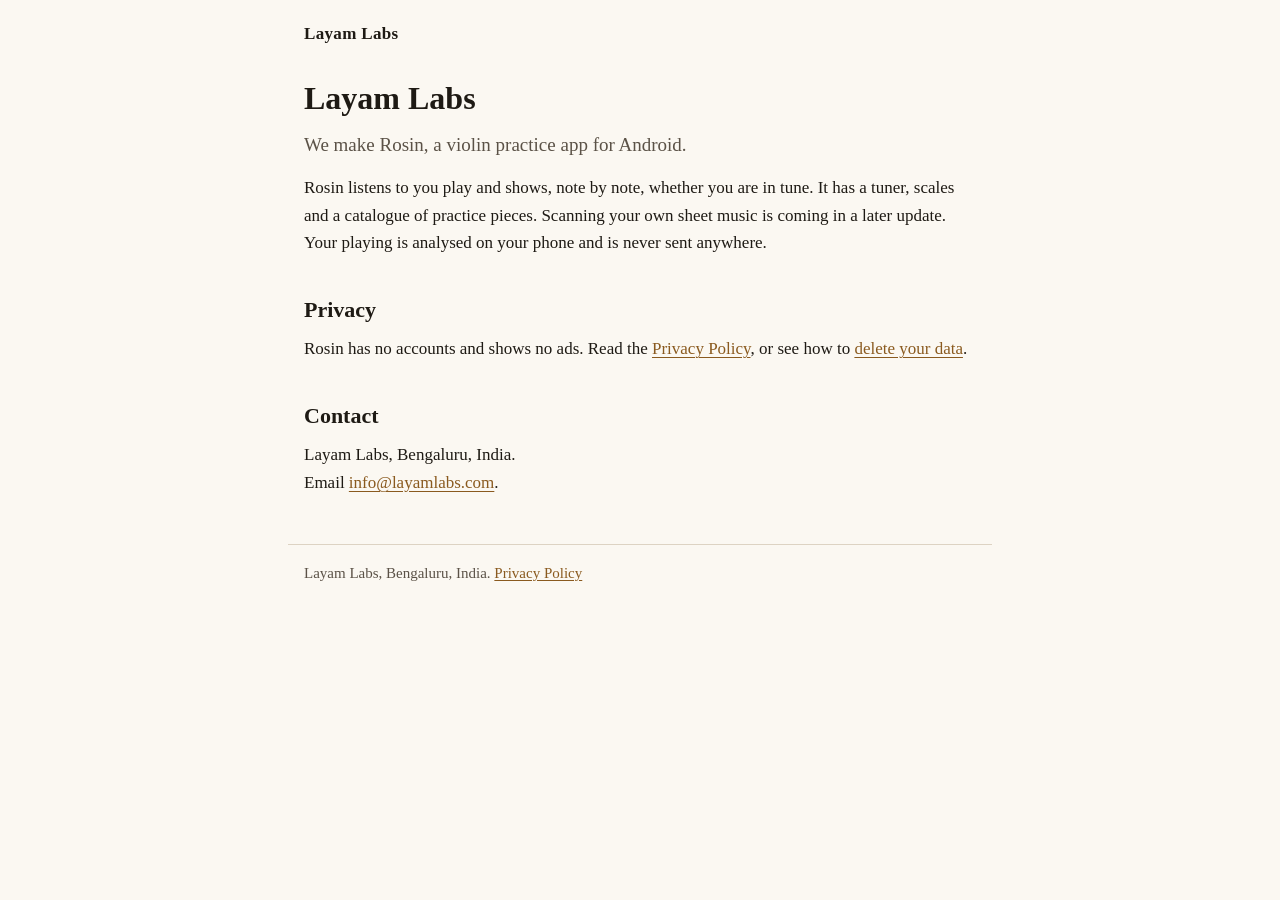
==== commit e7e18bb4: "Revert "Homepage: Rosin marketing page at the root (Coming soon to Google Play); updates, privacy, t" ====
--- a/index.html
+++ b/index.html
@@ -1,131 +1,24 @@
-<!DOCTYPE html><html lang="en"> <head><meta charset="utf-8"><meta name="viewport" content="width=device-width, initial-scale=1"><title>Rosin: violin practice that listens</title><meta name="description" content="Rosin listens while you play the violin and colours each note on the score: green in tune, amber close, red off."><meta name="theme-color" content="#0D0B09"><link rel="icon" href="./favicon.ico" sizes="32x32"><link rel="icon" href="./assets/icon-192.webp" type="image/webp"><link rel="preload" href="/fonts/cormorant-garamond-normal.woff2" as="font" type="font/woff2" crossorigin><link rel="preload" href="/fonts/dm-sans-normal.woff2" as="font" type="font/woff2" crossorigin><script>
-      document.documentElement.classList.add('js');
-      try {
-        var t = localStorage.getItem('rosin-theme');
-        if (t === 'light' || t === 'dark') document.documentElement.setAttribute('data-theme', t);
-      } catch (e) {}
-    </script> <script>
-      if (matchMedia('(prefers-reduced-motion: reduce)').matches) document.documentElement.classList.add('rm');
-    </script> <style>/*! tailwindcss v4.3.5 | MIT License | https://tailwindcss.com */@layer properties{@supports (((-webkit-hyphens:none)) and (not (margin-trim:block))) or ((-moz-orient:inline) and (not (color:rgb(from red r g b)))){*,:before,:after,::backdrop{--tw-rotate-x:initial;--tw-rotate-y:initial;--tw-rotate-z:initial;--tw-skew-x:initial;--tw-skew-y:initial;--tw-border-style:solid;--tw-outline-style:solid;--tw-blur:initial;--tw-brightness:initial;--tw-contrast:initial;--tw-grayscale:initial;--tw-hue-rotate:initial;--tw-invert:initial;--tw-opacity:initial;--tw-saturate:initial;--tw-sepia:initial;--tw-drop-shadow:initial;--tw-drop-shadow-color:initial;--tw-drop-shadow-alpha:100%;--tw-drop-shadow-size:initial;--tw-backdrop-blur:initial;--tw-backdrop-brightness:initial;--tw-backdrop-contrast:initial;--tw-backdrop-grayscale:initial;--tw-backdrop-hue-rotate:initial;--tw-backdrop-invert:initial;--tw-backdrop-opacity:initial;--tw-backdrop-saturate:initial;--tw-backdrop-sepia:initial;--tw-ease:initial}}}@layer theme{:root,:host{--font-sans:-apple-system, BlinkMacSystemFont, "Segoe UI", Roboto, "Helvetica Neue", "Noto Sans", Arial, sans-serif, "Apple Color Emoji", "Segoe UI Emoji", "Segoe UI Symbol", "Noto Color Emoji";--font-mono:"JetBrains Mono", ui-monospace, "Cascadia Mono", Consolas, monospace;--color-amber-600:#8b5e2a;--ease-out:cubic-bezier(0, 0, .2, 1);--default-transition-duration:.15s;--default-transition-timing-function:cubic-bezier(.4, 0, .2, 1);--default-font-family:var(--font-sans);--default-mono-font-family:var(--font-mono);--color-ebony-900:#0d0b09;--color-ebony-800:#1a1613;--color-ebony-700:#262019;--color-ebony-600:#332b21;--color-varnish-500:#c4873a;--color-varnish-400:#d4a04e;--color-varnish-300:#e4be78;--color-varnish-200:#f0d9a8;--color-steel-500:#7a8a97;--color-steel-400:#a8b4bf;--color-steel-300:#c8d2db;--color-steel-200:#e2e8ed;--color-rosin-400:#e8a145;--color-rosin-300:#f2c070;--color-paper:#f4ecd8;--color-paper-dim:#e9dfc6;--color-ink:#1e1a14;--color-good:#2dd4a0;--color-close:#e8a54a;--color-off:#e0705e;--color-good-ink:#2e7d4f;--color-close-ink:#9a6412;--color-off-ink:#b5482b;--font-display:"Cormorant Garamond", "Iowan Old Style", Georgia, serif;--font-heading:"Source Serif 4", Georgia, serif;--font-body:"DM Sans", system-ui, -apple-system, "Segoe UI", sans-serif;--font-hand:"Caveat", "Segoe Print", cursive;--font-music:"Noto Music", "Segoe UI Symbol", serif}}@layer base{*,:after,:before,::backdrop{box-sizing:border-box;border:0 solid;margin:0;padding:0}::file-selector-button{box-sizing:border-box;border:0 solid;margin:0;padding:0}html,:host{-webkit-text-size-adjust:100%;tab-size:4;line-height:1.5;font-family:var(--default-font-family,-apple-system, BlinkMacSystemFont, "Segoe UI", Roboto, "Helvetica Neue", "Noto Sans", Arial, sans-serif, "Apple Color Emoji", "Segoe UI Emoji", "Segoe UI Symbol", "Noto Color Emoji");font-feature-settings:var(--default-font-feature-settings,normal);font-variation-settings:var(--default-font-variation-settings,normal);-webkit-tap-highlight-color:transparent}hr{height:0;color:inherit;border-top-width:1px}abbr:where([title]){-webkit-text-decoration:underline dotted;text-decoration:underline dotted}h1,h2,h3,h4,h5,h6{font-size:inherit;font-weight:inherit}a{color:inherit;-webkit-text-decoration:inherit;text-decoration:inherit}b,strong{font-weight:bolder}code,kbd,samp,pre{font-family:var(--default-mono-font-family,ui-monospace, SFMono-Regular, Menlo, Monaco, Consolas, "Liberation Mono", "Courier New", monospace);font-feature-settings:var(--default-mono-font-feature-settings,normal);font-variation-settings:var(--default-mono-font-variation-settings,normal);font-size:1em}small{font-size:80%}sub,sup{vertical-align:baseline;font-size:75%;line-height:0;position:relative}sub{bottom:-.25em}sup{top:-.5em}table{text-indent:0;border-color:inherit;border-collapse:collapse}:-moz-focusring:where(:not(iframe)){outline:auto}progress{vertical-align:baseline}summary{display:list-item}ol,ul,menu{list-style:none}img,svg,video,canvas,audio,iframe,embed,object{vertical-align:middle;display:block}img,video{max-width:100%;height:auto}button,input,select,optgroup,textarea{font:inherit;font-feature-settings:inherit;font-variation-settings:inherit;letter-spacing:inherit;color:inherit;opacity:1;background-color:#0000;border-radius:0}::file-selector-button{font:inherit;font-feature-settings:inherit;font-variation-settings:inherit;letter-spacing:inherit;color:inherit;opacity:1;background-color:#0000;border-radius:0}:where(select:is([multiple],[size])) optgroup{font-weight:bolder}:where(select:is([multiple],[size])) optgroup option{padding-inline-start:20px}::file-selector-button{margin-inline-end:4px}::placeholder{opacity:1}@supports (not ((-webkit-appearance:-apple-pay-button))) or (contain-intrinsic-size:1px){::placeholder{color:currentColor}@supports (color:color-mix(in lab,red,red)){::placeholder{color:color-mix(in oklab,currentcolor 50%,transparent)}}}textarea{resize:vertical}::-webkit-search-decoration{-webkit-appearance:none}::-webkit-date-and-time-value{min-height:1lh;text-align:inherit}::-webkit-datetime-edit{display:inline-flex}::-webkit-datetime-edit-fields-wrapper{padding:0}::-webkit-datetime-edit{padding-block:0}::-webkit-datetime-edit-year-field{padding-block:0}::-webkit-datetime-edit-month-field{padding-block:0}::-webkit-datetime-edit-day-field{padding-block:0}::-webkit-datetime-edit-hour-field{padding-block:0}::-webkit-datetime-edit-minute-field{padding-block:0}::-webkit-datetime-edit-second-field{padding-block:0}::-webkit-datetime-edit-millisecond-field{padding-block:0}::-webkit-datetime-edit-meridiem-field{padding-block:0}::-webkit-calendar-picker-indicator{line-height:1}:-moz-ui-invalid{box-shadow:none}button,input:where([type=button],[type=reset],[type=submit]){appearance:button}::file-selector-button{appearance:button}::-webkit-inner-spin-button{height:auto}::-webkit-outer-spin-button{height:auto}[hidden]:where(:not([hidden=until-found])){display:none!important}html{background:var(--color-ebony-900);color:var(--color-steel-200);font-family:var(--font-body);-webkit-font-smoothing:antialiased;text-rendering:optimizelegibility;scroll-behavior:smooth}body{min-height:100vh;font-size:1rem;line-height:1.6;overflow-x:clip}:focus-visible{outline:2px solid var(--color-rosin-300);outline-offset:3px;border-radius:4px}::selection{background:var(--color-varnish-500);color:var(--color-ebony-900)}}@layer components;@layer utilities{.absolute{position:absolute}.relative{position:relative}.static{position:static}.sticky{position:sticky}.flex{display:flex}.hidden{display:none}.transform{transform:var(--tw-rotate-x, ) var(--tw-rotate-y, ) var(--tw-rotate-z, ) var(--tw-skew-x, ) var(--tw-skew-y, )}.resize{resize:both}.flex-wrap{flex-wrap:wrap}.border{border-style:var(--tw-border-style);border-width:1px}.text-wrap{text-wrap:wrap}.outline{outline-style:var(--tw-outline-style);outline-width:1px}.filter{filter:var(--tw-blur, ) var(--tw-brightness, ) var(--tw-contrast, ) var(--tw-grayscale, ) var(--tw-hue-rotate, ) var(--tw-invert, ) var(--tw-saturate, ) var(--tw-sepia, ) var(--tw-drop-shadow, )}.backdrop-filter{-webkit-backdrop-filter:var(--tw-backdrop-blur, ) var(--tw-backdrop-brightness, ) var(--tw-backdrop-contrast, ) var(--tw-backdrop-grayscale, ) var(--tw-backdrop-hue-rotate, ) var(--tw-backdrop-invert, ) var(--tw-backdrop-opacity, ) var(--tw-backdrop-saturate, ) var(--tw-backdrop-sepia, );backdrop-filter:var(--tw-backdrop-blur, ) var(--tw-backdrop-brightness, ) var(--tw-backdrop-contrast, ) var(--tw-backdrop-grayscale, ) var(--tw-backdrop-hue-rotate, ) var(--tw-backdrop-invert, ) var(--tw-backdrop-opacity, ) var(--tw-backdrop-saturate, ) var(--tw-backdrop-sepia, )}.transition{transition-property:color,background-color,border-color,outline-color,text-decoration-color,fill,stroke,--tw-gradient-from,--tw-gradient-via,--tw-gradient-to,opacity,box-shadow,transform,translate,scale,rotate,filter,-webkit-backdrop-filter,backdrop-filter,display,content-visibility,overlay,pointer-events;transition-timing-function:var(--tw-ease,var(--default-transition-timing-function));transition-duration:var(--tw-duration,var(--default-transition-duration))}.ease-out{--tw-ease:var(--ease-out);transition-timing-function:var(--ease-out)}}.grain:after{content:"";z-index:60;pointer-events:none;opacity:.09;mix-blend-mode:overlay;background-image:url("data:image/svg+xml;utf8,<svg xmlns='http://www.w3.org/2000/svg' width='220' height='220'><filter id='n'><feTurbulence type='fractalNoise' baseFrequency='0.9' numOctaves='2' stitchTiles='stitch'/><feColorMatrix values='0 0 0 0 1  0 0 0 0 1  0 0 0 0 1  0 0 0 0.9 0'/></filter><rect width='100%' height='100%' filter='url(%23n)'/></svg>");position:fixed;inset:0}.wrap{width:100%;max-width:76rem;margin-inline:auto;padding-inline:1.25rem}@media(min-width:768px){.wrap{padding-inline:2.5rem}}.phone{background:linear-gradient(150deg,#4a3f33,#17130f 28%,#0a0807 70%,#2a231c);border-radius:13.5%/7.4%;padding:2.6%;position:relative;box-shadow:inset 0 0 0 1px #f0d9a829,inset 0 1px 1px #ffffff2e,0 2px 4px #00000080,0 24px 48px -12px #000000bf,0 60px 110px -30px #000000e6}.phone img{background:var(--color-ebony-900);border-radius:11.5%/6.4%;width:100%;height:auto;display:block}.phone:after{content:"";pointer-events:none;background:linear-gradient(125deg,#ffffff17,#fff0 28%);border-radius:11.5%/6.4%;position:absolute;inset:2.6%}.badge{border-radius:10px;transition:transform .25s,filter .25s;display:inline-block}.badge img{width:auto;height:56px;display:block}.badge:hover{filter:brightness(1.12);transform:translateY(-2px)}.skip{z-index:100;background:var(--color-varnish-400);color:var(--color-ebony-900);border-radius:8px;padding:.5rem .9rem;position:absolute;top:.5rem;left:-999px}.skip:focus{left:.5rem}.js .reveal{opacity:0;transition:opacity .9s cubic-bezier(.2,.7,.2,1),transform .9s cubic-bezier(.2,.7,.2,1);transition-delay:var(--d,0s);transform:translateY(22px)}.js .reveal.in{opacity:1;transform:none}@media(prefers-reduced-motion:reduce){html{scroll-behavior:auto}.js .reveal{opacity:1;transition:none;transform:none}*,:before,:after{transition-duration:.001ms!important;transition-delay:0s!important;animation-duration:.001ms!important;animation-iteration-count:1!important}}@property --tw-rotate-x{syntax:"*";inherits:false}@property --tw-rotate-y{syntax:"*";inherits:false}@property --tw-rotate-z{syntax:"*";inherits:false}@property --tw-skew-x{syntax:"*";inherits:false}@property --tw-skew-y{syntax:"*";inherits:false}@property --tw-border-style{syntax:"*";inherits:false;initial-value:solid}@property --tw-outline-style{syntax:"*";inherits:false;initial-value:solid}@property --tw-blur{syntax:"*";inherits:false}@property --tw-brightness{syntax:"*";inherits:false}@property --tw-contrast{syntax:"*";inherits:false}@property --tw-grayscale{syntax:"*";inherits:false}@property --tw-hue-rotate{syntax:"*";inherits:false}@property --tw-invert{syntax:"*";inherits:false}@property --tw-opacity{syntax:"*";inherits:false}@property --tw-saturate{syntax:"*";inherits:false}@property --tw-sepia{syntax:"*";inherits:false}@property --tw-drop-shadow{syntax:"*";inherits:false}@property --tw-drop-shadow-color{syntax:"*";inherits:false}@property --tw-drop-shadow-alpha{syntax:"<percentage>";inherits:false;initial-value:100%}@property --tw-drop-shadow-size{syntax:"*";inherits:false}@property --tw-backdrop-blur{syntax:"*";inherits:false}@property --tw-backdrop-brightness{syntax:"*";inherits:false}@property --tw-backdrop-contrast{syntax:"*";inherits:false}@property --tw-backdrop-grayscale{syntax:"*";inherits:false}@property --tw-backdrop-hue-rotate{syntax:"*";inherits:false}@property --tw-backdrop-invert{syntax:"*";inherits:false}@property --tw-backdrop-opacity{syntax:"*";inherits:false}@property --tw-backdrop-saturate{syntax:"*";inherits:false}@property --tw-backdrop-sepia{syntax:"*";inherits:false}@property --tw-ease{syntax:"*";inherits:false}@font-face{font-family:Cormorant Garamond;font-style:normal;font-weight:500;font-display:swap;src:url(/fonts/cormorant-garamond-normal.woff2) format("woff2")}@font-face{font-family:Cormorant Garamond;font-style:italic;font-weight:500;font-display:swap;src:url(/fonts/cormorant-garamond-italic.woff2) format("woff2")}@font-face{font-family:DM Sans;font-style:normal;font-weight:400 600;font-display:swap;src:url(/fonts/dm-sans-normal.woff2) format("woff2")}@font-face{font-family:JetBrains Mono;font-style:normal;font-weight:400;font-display:swap;src:url(/fonts/jetbrains-mono-normal.woff2) format("woff2")}@font-face{font-family:"Source Serif 4";font-style:normal;font-weight:400 600;font-display:swap;src:url(/fonts/source-serif-4-normal.woff2) format("woff2")}@font-face{font-family:"Source Serif 4";font-style:italic;font-weight:400;font-display:swap;src:url(/fonts/source-serif-4-italic.woff2) format("woff2")}@font-face{font-family:Noto Music;font-style:normal;font-weight:400;font-display:swap;src:url(/fonts/noto-music.woff2) format("woff2");unicode-range:U+266F,U+1D11E}:root{color-scheme:dark;--bg: #0d0b09;--surface: #1a1613;--t-head: #f7efdc;--t-lead: #f2ebdc;--t-body: #c8d2db;--t-soft: #a8b4bf;--t-dim: #857a6b;--t-accent: #e4be78;--t-accent-hi: #f0d9a8;--t-accent2: #d4a04e;--t-good: #2dd4a0;--hair: rgba(240, 217, 168, .14);--nav-bg: rgba(13, 11, 9, .92);--pill-bg: #d4a04e;--pill-hover: #e4be78;--pill-fg: #0d0b09;--focus: #f2c070;--scroll-thumb: #332b21;--glow: rgba(232, 161, 69, .16);--paper-edge: rgba(255, 255, 255, .6)}html[data-theme=light]{color-scheme:light;--bg: #faf5e9;--surface: #f0e7d1;--t-head: #1e1a14;--t-lead: #2b251c;--t-body: #3b3328;--t-soft: #54493a;--t-dim: #6b5f4f;--t-accent: #7a4a0e;--t-accent-hi: #5a3408;--t-accent2: #8a540f;--t-good: #2e7d4f;--hair: rgba(30, 26, 20, .16);--nav-bg: rgba(250, 245, 233, .94);--pill-bg: #7a4a0e;--pill-hover: #5a3408;--pill-fg: #fbf3df;--focus: #7a4a0e;--scroll-thumb: #cdbf9f;--glow: rgba(196, 135, 58, .22);--paper-edge: rgba(30, 26, 20, .08)}.d-band-dark{--t-head: #f7efdc;--t-body: #c8d2db;--t-accent: #e4be78;--t-good: #2dd4a0;--hair: rgba(240, 217, 168, .14);--focus: #f2c070;color:#f2ebdc}.d :focus-visible{outline-color:var(--focus)}html[data-theme=light] .grain:after{opacity:.035}html[data-theme=light] .d-band-paper{border-block:1px solid var(--hair)}html[data-theme=light] .d-score{box-shadow:0 18px 40px -20px #3c280a59,inset 0 0 0 1px var(--paper-edge)}html[data-theme=light] .d-phone{box-shadow:inset 0 0 0 1px #f0d9a82e,0 24px 50px -22px #3c280a73}html:has(body.d){scroll-padding-top:80px;background:var(--bg);scrollbar-color:var(--scroll-thumb) var(--bg)}.d{--ink: #1e1a14;--paper: #f4ecd8;background:var(--bg);color:var(--t-lead)}.d-wrap{width:100%;max-width:82rem;margin-inline:auto;padding-inline:1rem}@media(min-width:768px){.d-wrap{padding-inline:2.5rem}}.d-sr{position:absolute;width:1px;height:1px;overflow:hidden;clip:rect(0 0 0 0);white-space:nowrap}@media(max-width:767px){.d-hide-sm{display:none!important}}.d-label{display:flex;flex-wrap:wrap;gap:.4rem 1.6rem;font-family:var(--font-mono);font-size:.75rem;letter-spacing:.08em;text-transform:uppercase;color:var(--t-accent);border-top:1px solid var(--hair);padding-top:.9rem}.d-label-ink{color:#6b4a1f;border-color:#1e1a142e}.d-nav{position:sticky;top:0;z-index:50;background:var(--nav-bg);backdrop-filter:blur(12px);-webkit-backdrop-filter:blur(12px);border-bottom:1px solid var(--hair)}.d-nav-in{display:flex;align-items:center;justify-content:space-between;height:64px}.d-brand{display:inline-flex;align-items:center;gap:.6rem}.d-brand img{border-radius:9px}.d-brand span{font-family:var(--font-display);font-size:1.6rem;font-weight:500;color:var(--t-head)}.d-nav nav{display:flex;align-items:center;gap:1.6rem;font-size:.92rem;color:var(--t-body)}.d-nav nav a:not(.d-pill){display:inline-flex;align-items:center;min-height:44px;transition:color .2s ease}.d-nav nav a:not(.d-pill):hover{color:var(--t-accent-hi)}.d-pill{display:inline-flex;align-items:center;min-height:44px;padding:0 1.1rem;border-radius:999px;background:var(--pill-bg);color:var(--pill-fg);font-weight:600;transition:background .2s ease,transform .12s ease}.d-pill:hover{background:var(--pill-hover)}.d-pill:active{transform:translateY(1px)}.d-hero{position:relative;padding-top:clamp(1.5rem,4vw,3rem);padding-bottom:clamp(3rem,7vw,6rem);overflow:clip}.d-hero-grid{display:grid;gap:3rem;margin-top:clamp(1.5rem,4vw,3rem)}@media(min-width:1024px){.d-hero-grid{grid-template-columns:1.25fr 1fr;align-items:center;gap:2rem}}.d-h1{font-family:var(--font-display);font-weight:500;font-size:clamp(3.3rem,min(12vw,12.5vh),7.25rem);line-height:.95;letter-spacing:-.02em;color:var(--t-head)}.d-line{display:block}.d-h1 em{font-style:italic;color:var(--t-accent)}.d-lede{margin-top:2.2rem;max-width:34rem;font-size:clamp(1.0625rem,1.5vw,1.1875rem);line-height:1.6;color:var(--t-body);text-wrap:pretty}.d-cta{display:flex;align-items:center;gap:1.2rem;margin-top:2rem}.d-cta .badge{margin-left:-10px;border-radius:10px}.d-cta .badge img{height:62px;width:auto}.badge-soon{display:inline-flex;flex-direction:column;justify-content:center;height:62px;min-width:161px;padding:0 1.1rem;box-sizing:border-box;border:1px solid var(--t-dim);background:transparent;color:var(--t-body);line-height:1.15;cursor:default}.badge-soon span{font-size:.75rem;letter-spacing:.04em}.badge-soon strong{font-family:var(--font-heading);font-weight:600;font-size:1.1rem;color:var(--t-head)}.badge-soon:hover{transform:none;filter:none}.d-cta p{font-size:.9375rem;line-height:1.4;color:var(--t-body)}.d-hero-art{position:relative;display:grid;justify-items:center;padding-bottom:4.5rem}.d-phone{position:relative;border-radius:11.5%/5.2%;padding:.55rem;background:linear-gradient(150deg,#4a3f33,#17130f 28%,#0a0807 70%,#2a231c);box-shadow:inset 0 0 0 1px #f0d9a82e,inset 0 1px 1px #ffffff29,0 30px 60px -20px #000c,0 70px 120px -40px #000000e6}.d-phone img{display:block;width:100%;height:auto;border-radius:8%/3.6%;background:#0d0b09}.d-hero-phone{width:min(78vw,330px);transform:rotate(3deg)}@media(min-width:1024px){.d-hero-phone{width:clamp(230px,31vh,330px)}.d-hero-art{padding-bottom:3.5rem}}.d-score{padding:.9rem 1rem .6rem;border-radius:16px;background:linear-gradient(180deg,#f8f1df,#efe4c8);box-shadow:0 24px 50px -18px #000000d9,inset 0 0 0 1px #fff9;color:var(--ink)}.d-score-hero{position:absolute;left:50%;bottom:0;width:min(92vw,470px);transform:translate(-62%) rotate(-2deg)}@media(max-width:1023px){.d-score-hero{transform:translate(-50%) rotate(-2deg)}}.d-score svg{display:block;width:100%;height:auto;overflow:visible}.d-score figcaption{margin-top:.3rem;font-size:.8125rem;color:#5a4e3e;text-align:right}.d-staff line{stroke:#6f6556;stroke-width:1}.d-clef{font-family:var(--font-music);font-size:62px;fill:var(--ink)}.d-sharp{font-family:var(--font-music);font-size:30px;fill:var(--ink)}.d-ledger{stroke:#6f6556;stroke-width:1}.d-note{--c: var(--ink)}.n-good{--c: var(--color-good-ink)}.n-close{--c: var(--color-close-ink)}.n-off{--c: var(--color-off-ink)}.d-note ellipse{fill:var(--c)}.d-note .d-stem{stroke:var(--c);stroke-width:1.3}.d-len{fill:var(--c);transform-box:fill-box;transform-origin:left}.d-head{fill:#c4873a8c;opacity:0}.d-score-loop .d-note ellipse{animation:d-mark 9s 2 backwards;animation-delay:calc(var(--i) * .55s + .6s)}.d-score-loop .d-note .d-stem{animation:d-stem 9s 2 backwards;animation-delay:calc(var(--i) * .55s + .6s)}.d-score-loop .d-len{animation:d-len 9s 2 backwards;animation-delay:calc(var(--i) * .55s + .6s)}.d-score-loop .d-head{animation:d-head 9s linear 2 backwards .35s}.d-score-cue.play .d-note ellipse{animation:d-mark1 .5s ease-out backwards;animation-delay:calc(var(--i) * .55s + .6s)}.d-score-cue.play .d-note .d-stem{animation:d-stem1 .5s ease-out backwards;animation-delay:calc(var(--i) * .55s + .6s)}.d-score-cue.play .d-len{animation:d-len1 .7s cubic-bezier(.16,1,.3,1) backwards;animation-delay:calc(var(--i) * .55s + .6s)}.d-score-cue.play .d-head{animation:d-head1 5.2s linear .35s}@keyframes d-mark{0%,2%{fill:var(--ink)}6%,82%{fill:var(--c)}90%,to{fill:var(--ink)}}@keyframes d-stem{0%,2%{stroke:var(--ink)}6%,82%{stroke:var(--c)}90%,to{stroke:var(--ink)}}@keyframes d-len{0%,2%{opacity:0;transform:scaleX(0)}8%,82%{opacity:1;transform:scaleX(1)}90%,to{opacity:0;transform:scaleX(1)}}@keyframes d-head{0%{transform:translate(0);opacity:1}52%{transform:translate(440px);opacity:1}56%,to{transform:translate(440px);opacity:0}}@keyframes d-mark1{0%{fill:var(--ink)}}@keyframes d-stem1{0%{stroke:var(--ink)}}@keyframes d-len1{0%{opacity:0;transform:scaleX(0)}}@keyframes d-head1{0%{transform:translate(0);opacity:1}90%{transform:translate(440px);opacity:1}to{transform:translate(440px);opacity:0}}.js .d-rise{opacity:0;transform:translateY(14px);animation:d-rise .7s cubic-bezier(.16,1,.3,1) forwards;animation-delay:var(--d, 0ms)}.js .d .reveal{transition-duration:.6s;transition-timing-function:cubic-bezier(.16,1,.3,1)}.js .d .reveal:not(.in){transform:translateY(12px)}@keyframes d-rise{to{opacity:1;transform:none}}.d-for{padding-block:clamp(4.5rem,12vw,9rem)}.d-for-p{margin-top:2rem;max-width:34em;font-family:var(--font-heading);font-size:clamp(1.375rem,2.6vw,2rem);line-height:1.42;color:var(--t-lead);text-wrap:pretty}.d-how{padding-bottom:clamp(3rem,8vw,6rem)}.d-how-grid{display:grid;gap:2rem;margin-top:2rem}@media(min-width:900px){.d-how-grid{grid-template-columns:1fr 1fr;gap:4rem}}.d-steps{list-style:none;display:grid;gap:3.5rem}.d-step-n{font-family:var(--font-mono);font-size:.85rem;color:var(--t-accent)}.d-step h3{margin-top:.4rem;font-family:var(--font-display);font-weight:500;font-size:clamp(2.6rem,6vw,4.6rem);line-height:1;color:var(--t-head)}.d-step>p:not(.d-step-n){margin-top:1rem;max-width:30rem;font-size:1.0625rem;color:var(--t-body);text-wrap:pretty}.d-step-phone{width:min(72vw,280px);margin-top:2rem}@media(max-width:899px){.d-step-phone{aspect-ratio:9 / 13;overflow:hidden;padding-bottom:0;border-radius:2rem 2rem 0 0;-webkit-mask-image:linear-gradient(180deg,#000 78%,transparent);mask-image:linear-gradient(180deg,#000 78%,transparent)}.d-step-phone img{height:100%;object-fit:cover;object-position:top;border-radius:1.4rem 1.4rem 0 0}}.d-step-score{margin-top:2rem;width:100%}.d-how-stage{display:none}@media(min-width:900px){.d-steps{gap:0}.d-step{min-height:72vh;display:flex;flex-direction:column;justify-content:center}.d-step:first-child{min-height:56vh;justify-content:flex-start;padding-top:8vh}.d-step h3,.d-step>p{transition:color .5s ease}.d-step:not(.on) h3{color:var(--t-dim)}.d-step:not(.on)>p{color:var(--t-dim)}.d-step-phone,.d-step-score{display:none}.d-how-stage{display:block}.d-how-sticky{position:sticky;top:calc(64px + 6vh);display:flex;align-items:center;gap:1.6rem;height:calc(88vh - 64px)}.d-stage-box{position:relative;flex:1;align-self:stretch;display:grid;place-items:center}.d-stage-phone{height:min(76vh,700px);aspect-ratio:600 / 1333;padding:.55rem;transition:opacity .6s ease,transform .6s ease}.d-stage-phone img{position:absolute;inset:.55rem;width:calc(100% - 1.1rem);height:calc(100% - 1.1rem);object-fit:cover;opacity:0;transform:scale(.985);transition:opacity .6s ease,transform .6s ease}.d-stage-phone img.on{opacity:1;transform:none}.d-stage-score{position:absolute;left:0;right:0;top:50%;translate:0 -50%;opacity:0;transform:translateY(12px);transition:opacity .6s ease,transform .6s cubic-bezier(.16,1,.3,1)}.d-how-sticky[data-k="1"] .d-stage-phone{opacity:0;transform:scale(.97)}.d-how-sticky[data-k="1"] .d-stage-score{opacity:1;transform:none}.d-ticks{display:grid;gap:.5rem}.d-ticks span{display:block;width:2px;height:1.6rem;border-radius:1px;background:#f0d9a82e;transition:background .3s ease}.d-ticks span.on{background:var(--t-accent2)}}.d-modes{padding-block:clamp(4rem,10vw,8rem);border-top:1px solid var(--hair)}.d-h2{font-family:var(--font-display);font-weight:500;font-size:clamp(2.2rem,5vw,3.9rem);line-height:1.04;letter-spacing:-.01em;color:var(--t-head);max-width:22ch;text-wrap:balance}.d-mode-row{list-style:none;display:grid;gap:2.4rem 2rem;margin-top:3rem}@media(min-width:640px){.d-mode-row{grid-template-columns:1fr 1fr}}@media(min-width:1024px){.d-mode-row{grid-template-columns:repeat(4,1fr)}}.d-mode-row li{border-top:1px solid var(--hair);padding-top:1.2rem}.d-num{display:block;font-family:var(--font-display);font-style:italic;font-size:clamp(3.4rem,6vw,5rem);line-height:1;color:var(--t-accent2)}.d-mode-row h3{margin-top:.8rem;font-family:var(--font-heading);font-weight:600;font-size:1.3rem;color:var(--t-head)}.d-mode-row p{margin-top:.4rem;color:var(--t-body);text-wrap:pretty}.d-band{position:relative;overflow:hidden;padding-block:clamp(4rem,10vw,7.5rem)}.d-band-paper{background:var(--paper);color:var(--ink)}.d-band-dark{background:radial-gradient(120% 90% at 80% 20%,#3a2a17,#1a1613 55%,#0d0b09)}.d-band-grid{position:relative;display:grid;gap:3rem;align-items:center}@media(min-width:900px){.d-band-grid{grid-template-columns:1.2fr 1fr;gap:4rem}.d-flip .d-band-copy{order:2}}.d-band-paper .d-h2{color:var(--ink);margin-top:1.4rem}.d-band-dark .d-h2{margin-top:1.4rem}.d-ticklist{list-style:none;margin-top:2rem;display:grid;gap:.9rem;max-width:34rem}.d-ticklist li{position:relative;padding-left:1.6rem;font-size:1.0625rem;line-height:1.5;text-wrap:pretty}.d-ticklist li:before{content:"";position:absolute;left:0;top:.55em;width:.62rem;height:.46rem;border-radius:50%;transform:rotate(-20deg);background:var(--color-good-ink)}.d-band-paper .d-ticklist li{color:#3b3328}.d-band-dark .d-ticklist li{color:var(--t-body)}.d-band-dark .d-ticklist li:before{background:var(--t-good)}.d-band-phone{width:min(70vw,300px);justify-self:center}.d-feat{padding-block:clamp(4rem,10vw,8rem)}.d-board{margin-top:2.4rem;display:grid;gap:2.4rem;align-items:center}@media(min-width:900px){.d-board{grid-template-columns:1.2fr 1fr;gap:4rem;margin-bottom:2.4rem}}.d-board-copy h3{font-family:var(--font-display);font-weight:500;font-size:clamp(2.2rem,5vw,3.9rem);line-height:1.04;letter-spacing:-.01em;color:var(--t-head);text-wrap:balance}.d-board-copy p{margin-top:.9rem;max-width:30rem;font-size:1.0625rem;color:var(--t-body);text-wrap:pretty}.d-board-copy h3+p{margin-top:1.4rem}.d-board-phone{width:min(66vw,280px);justify-self:center}.d-grid{list-style:none;display:grid;gap:1.2rem;margin-top:1.2rem}@media(min-width:768px){.d-grid{grid-template-columns:repeat(3,1fr)}}.d-card{border-radius:24px;border:1px solid var(--hair);background:var(--surface);padding:2rem 1.5rem 1.7rem}.d-card-phone{width:min(56vw,200px);margin:0 auto 1.8rem;padding:.4rem}.d-card h3{font-family:var(--font-heading);font-weight:600;font-size:1.3rem;color:var(--t-head)}.d-card p{margin-top:.5rem;color:var(--t-body);text-wrap:pretty}@media(max-width:767px){.d-card{display:grid;grid-template-columns:7rem 1fr;gap:0 1.2rem;align-items:start;padding:1.4rem 1.2rem}.d-card-phone{grid-row:span 2;width:100%;margin:0;aspect-ratio:9 / 14;overflow:hidden;padding-bottom:0;border-radius:1rem 1rem 0 0;padding:.3rem .3rem 0;-webkit-mask-image:linear-gradient(180deg,#000 72%,transparent);mask-image:linear-gradient(180deg,#000 72%,transparent)}.d-card-phone img{height:100%;object-fit:cover;object-position:top;border-radius:.75rem .75rem 0 0}.d-card h3{margin-top:.2rem}}.d-voice{margin-top:2.4rem;max-width:40rem;font-family:var(--font-heading);font-style:italic;font-size:1.1875rem;line-height:1.55;color:var(--t-body);text-wrap:pretty}.d-private{padding-block:clamp(4rem,10vw,7rem);background:var(--surface);border-block:1px solid var(--hair)}.d-private-in{display:grid;justify-items:center;text-align:center}.d-lock{width:56px;height:56px;fill:none;stroke:var(--t-good);stroke-width:2.4;stroke-linecap:round}.d-lock circle{fill:var(--t-good);stroke:none}.d-private .d-h2{margin-top:1.2rem}.d-facts{list-style:none;display:grid;gap:1rem;margin-top:2rem}@media(min-width:900px){.d-facts{grid-template-columns:repeat(3,1fr);gap:2rem;max-width:60rem}}.d-facts li{font-size:1.125rem;color:var(--t-lead);text-wrap:balance}.d-facts strong{font-weight:600;color:var(--t-head)}.d-fine{margin-top:1.8rem;font-size:.9375rem;text-wrap:balance;color:var(--t-soft);max-width:34rem}.d-close{padding-block:clamp(5rem,13vw,10rem)}.d-close-h{font-family:var(--font-display);font-weight:500;font-size:clamp(2.4rem,6.4vw,5.6rem);line-height:1.02;letter-spacing:-.015em;color:var(--t-head);max-width:17ch;text-wrap:balance}.d-mute{color:var(--t-accent);font-style:italic}.d-close .d-cta{margin-top:2.6rem}.d-tip{margin-top:2rem;font-size:.9375rem;color:var(--t-soft);max-width:32rem}.d-foot{border-top:1px solid var(--hair);padding-block:2.5rem}.d-foot-in{display:grid;gap:1.2rem;align-items:center;color:var(--t-body);font-size:.9375rem}@media(min-width:900px){.d-foot-in{grid-template-columns:auto 1fr auto auto;gap:2.5rem}}.d-foot ul{list-style:none;display:flex;flex-wrap:wrap;gap:.2rem 1.6rem}.d-foot a{display:inline-flex;align-items:center;min-height:44px;color:var(--t-accent);text-decoration:underline;text-underline-offset:3px}.d-foot a:hover{color:var(--t-accent-hi)}.d-copy{color:var(--t-soft)}.d-theme{display:inline-flex;align-items:center;justify-content:center;width:44px;height:44px;border-radius:999px;padding:0;background:transparent;border:1px solid var(--hair);color:var(--t-body);cursor:pointer;transition:color .2s ease,border-color .2s ease}.d-theme:hover{color:var(--t-accent-hi);border-color:var(--t-accent)}.d-theme svg{width:20px;height:20px;fill:none;stroke:currentColor;stroke-width:1.8;stroke-linecap:round;stroke-linejoin:round}.d-ico-sun,html[data-theme=light] .d-ico-moon{display:none}html[data-theme=light] .d-ico-sun{display:block}.d-theme[hidden]{display:none}.d3{position:relative;width:100%;max-width:560px;margin-inline:auto}.d3:before{content:"";position:absolute;inset:8% 4% 6%;border-radius:50%;pointer-events:none;background:radial-gradient(closest-side,var(--glow),transparent 72%)}.d3-view{position:relative;width:100%;aspect-ratio:4 / 5}@media(min-width:1024px){.d3-view{aspect-ratio:auto;height:min(72vh,680px)}}.d3-still,.d3-canvas{position:absolute;inset:0;width:100%;height:100%;object-fit:contain;background:transparent}.d3-canvas{opacity:0;transition:opacity .7s ease;touch-action:pan-y;cursor:grab}.d3.is-drag .d3-canvas{cursor:grabbing}.d3[data-d3=on] .d3-canvas{opacity:1}.d3[data-d3=on] .d3-still{opacity:0;transition:opacity .7s ease}.d3:focus-visible{outline:3px solid var(--focus);outline-offset:4px;border-radius:16px}.d3-pause{position:relative;display:block;margin:.4rem auto 0;min-height:44px;padding:0 1.1rem;background:transparent;color:var(--t-soft);border:1px solid var(--hair);border-radius:999px;font:inherit;font-size:.875rem;cursor:pointer}.d3-pause:hover{color:var(--t-head);border-color:var(--t-accent)}.d3-pause[hidden],.d3:not([data-d3=on]) .d3-pause{display:none}.d-listen{border-top:1px solid var(--hair)}.js:not(.rm) .d-listen{height:230vh}.d-listen-pin{padding-block:clamp(3.5rem,8vw,6rem)}.js:not(.rm) .d-listen-pin{position:sticky;top:64px;min-height:calc(100vh - 64px);min-height:calc(100svh - 64px);display:grid;align-content:center;padding-block:1.5rem}.d-listen-score{margin-top:1.6rem;max-width:62rem;padding:1.4rem 1.4rem 1.2rem}.ls-note ellipse{fill:var(--ink);transition:fill .35s ease}.ls-note .ls-stem{stroke:var(--ink);stroke-width:1.4;transition:stroke .35s ease}.ls-note.lit ellipse{fill:var(--color-good-ink)}.ls-note.lit .ls-stem{stroke:var(--color-good-ink)}.d-listen-count{margin-top:1rem;font-family:var(--font-mono);font-size:.8125rem;letter-spacing:.08em;text-transform:uppercase;color:var(--t-accent)}.d-listen-count b{font-weight:400;display:inline-block;min-width:1ch}.d-listen-line{margin-top:1.6rem;max-width:18ch;font-size:clamp(2.6rem,7.4vw,6.2rem);line-height:.98}.js:not(.rm) .d-listen:not(.done) .d-listen-line{opacity:0;transform:translateY(14px)}.js:not(.rm) .d-listen-line{transition:opacity .7s ease,transform .7s cubic-bezier(.16,1,.3,1)}.d-credit a{color:var(--t-accent);text-decoration:underline;text-underline-offset:3px}@media(min-width:900px){.d-foot-in{grid-template-columns:auto 1fr auto auto}.d-credit{grid-column:1 / -1;font-size:.8125rem}}@media(prefers-reduced-motion:reduce){.js .d-rise{opacity:1;transform:none;animation:none}.d-score .d-note ellipse,.d-score .d-note .d-stem,.d-score .d-len,.d-score .d-head{animation:none!important}.d-stage-score,.d-stage-phone{transition:none}.d-step-phone,.d-card-phone{-webkit-mask-image:none;mask-image:none}}
-</style></head> <body class="grain d"> <a class="skip" href="#main">Skip to content</a>   <header class="d-nav"> <div class="d-wrap d-nav-in"> <a href="#main" class="d-brand" aria-label="Rosin, top of page"> <img src="./assets/icon-192.webp" width="36" height="36" alt=""> <span>Rosin</span> </a> <nav aria-label="Sections"> <a href="#how" class="d-hide-sm">How it works</a> <a href="#styles" class="d-hide-sm">Classical and Carnatic</a> <a href="#private" class="d-hide-sm">Privacy</a> <button class="d-theme" type="button" aria-pressed="false" hidden> <svg class="d-ico-sun" viewBox="0 0 24 24" aria-hidden="true"><circle cx="12" cy="12" r="4.2"></circle><path d="M12 2.5v2.6M12 18.9v2.6M2.5 12h2.6M18.9 12h2.6M5.3 5.3l1.8 1.8M16.9 16.9l1.8 1.8M5.3 18.7l1.8-1.8M16.9 7.1l1.8-1.8"></path></svg> <svg class="d-ico-moon" viewBox="0 0 24 24" aria-hidden="true"><path d="M20 14.2A8.2 8.2 0 0 1 9.8 4 8.4 8.4 0 1 0 20 14.2z"></path></svg> <span class="d-sr">Light theme</span> </button> <a href="#get" class="d-pill">Get the app</a> </nav> </div> </header> <main id="main"> <!-- HERO --> <section class="d-hero" aria-labelledby="d-h1"> <div class="d-wrap"> <p class="d-label d-rise" style="--d:0ms"> <span>[ Violin practice ]</span><span>[ Classical and Carnatic ]</span> </p> <div class="d-hero-grid"> <div class="d-hero-copy"> <h1 id="d-h1" class="d-h1"> <span class="d-line d-rise" style="--d:80ms">Every note,</span> <span class="d-line d-rise" style="--d:180ms"><em>marked</em> as</span> <span class="d-line d-rise" style="--d:280ms">you play.</span> </h1> <p class="d-lede d-rise" style="--d:420ms">
-Rosin listens through your phone's microphone and colours each note on the score: green when it was in
-              tune, amber when it was close, red when it was off. When you stop, you see how each bar went.
-</p> <div class="d-cta d-rise" style="--d:520ms"> <span class="badge badge-soon" role="note"> <span>Coming soon to</span> <strong>Google Play</strong> </span> <p>Android first.<br>iOS is coming.</p> </div> </div> <div class="d-hero-art"> <div class="d3" id="d3-stage" data-d3="off"> <div class="d3-view"> <img class="d3-still" src="./assets/violin-still.webp" width="800" height="1000" alt="A violin with a golden-brown varnished body and a carved scroll, seen at an angle against the dark." fetchpriority="high" decoding="async"> </div> </div> </div> </div> </div> </section> <!-- WHO IT IS FOR --> <section class="d-for" aria-labelledby="d-for-h"> <div class="d-wrap"> <h2 id="d-for-h" class="d-label"><span>[ Who it is for ]</span></h2> <p class="d-for-p">Rosin is for adults who play, or are coming back to the violin, and can already read a little music. It is not a first-lesson course, and it is not a replacement for a teacher.</p> </div> </section> <!-- LISTENING: the one scroll-driven moment --> <section id="listen" class="d-listen" aria-labelledby="d-listen-h"> <div class="d-listen-pin"> <div class="d-wrap"> <p class="d-label"><span>[ Listening ]</span></p> <figure class="d-score d-listen-score"> <svg viewBox="0 0 640 84" role="img" aria-labelledby="d-ls-t"> <title id="d-ls-t">A G major scale on a staff, eight notes, every one coloured green because it was in tune.</title> <g class="d-staff"> <line x1="6" x2="634" y1="20" y2="20"></line><line x1="6" x2="634" y1="30" y2="30"></line><line x1="6" x2="634" y1="40" y2="40"></line><line x1="6" x2="634" y1="50" y2="50"></line><line x1="6" x2="634" y1="60" y2="60"></line> </g> <text x="10" y="66" class="d-clef">𝄞</text> <text x="54" y="27" class="d-sharp">♯</text> <g class="ls-note lit"> <ellipse cx="130" cy="50" rx="8.6" ry="6.2" transform="rotate(-20 130 50)"></ellipse> <line class="ls-stem" x1="137.6" x2="137.6" y1="48" y2="18"></line> </g><g class="ls-note lit"> <ellipse cx="198" cy="45" rx="8.6" ry="6.2" transform="rotate(-20 198 45)"></ellipse> <line class="ls-stem" x1="205.6" x2="205.6" y1="43" y2="13"></line> </g><g class="ls-note lit"> <ellipse cx="266" cy="40" rx="8.6" ry="6.2" transform="rotate(-20 266 40)"></ellipse> <line class="ls-stem" x1="258.4" x2="258.4" y1="42" y2="72"></line> </g><g class="ls-note lit"> <ellipse cx="334" cy="35" rx="8.6" ry="6.2" transform="rotate(-20 334 35)"></ellipse> <line class="ls-stem" x1="326.4" x2="326.4" y1="37" y2="67"></line> </g><g class="ls-note lit"> <ellipse cx="402" cy="30" rx="8.6" ry="6.2" transform="rotate(-20 402 30)"></ellipse> <line class="ls-stem" x1="394.4" x2="394.4" y1="32" y2="62"></line> </g><g class="ls-note lit"> <ellipse cx="470" cy="25" rx="8.6" ry="6.2" transform="rotate(-20 470 25)"></ellipse> <line class="ls-stem" x1="462.4" x2="462.4" y1="27" y2="57"></line> </g><g class="ls-note lit"> <ellipse cx="538" cy="20" rx="8.6" ry="6.2" transform="rotate(-20 538 20)"></ellipse> <line class="ls-stem" x1="530.4" x2="530.4" y1="22" y2="52"></line> </g><g class="ls-note lit"> <ellipse cx="606" cy="15" rx="8.6" ry="6.2" transform="rotate(-20 606 15)"></ellipse> <line class="ls-stem" x1="598.4" x2="598.4" y1="17" y2="47"></line> </g> </svg> </figure> <p class="d-listen-count" aria-hidden="true"><b data-count>8</b> of 8 notes in tune</p> <h2 id="d-listen-h" class="d-h2 d-listen-line">Rosin hears every note you play.</h2> </div> </div> </section> <!-- HOW IT WORKS: sticky steps --> <section id="how" class="d-how" aria-labelledby="d-how-h"> <div class="d-wrap"> <h2 id="d-how-h" class="d-label"><span>[ How it works ]</span></h2> <div class="d-how-grid"> <ol class="d-steps"> <li class="d-step" data-step="0"> <p class="d-step-n">01</p> <h3>Play</h3> <p>Pick a scale, an etude or a piece and start. Play along and the music moves on the beat, or play freely and Rosin waits for you.</p> <div class="d-phone d-step-phone"> <img src="./assets/tall/04-etudes-collections.webp" width="600" height="1333" alt="The Etudes screen grouped by collection, with Kayser Op. 20 open and its etudes listed." loading="lazy" decoding="async"> </div> </li><li class="d-step" data-step="1"> <p class="d-step-n">02</p> <h3>See each note</h3> <p>Each note turns green when it was in tune, amber when it was close and red when it was off. A small bar under it shows how long you held it against the written length.</p> <figure class="d-score d-score-cue d-step-score"> <svg viewBox="0 0 560 80" role="img" aria-labelledby="d-step-score-1-t"> <title id="d-step-score-1-t">A G major scale on a staff. The notes turn green, amber or red one after another.</title> <g class="d-staff"> <line x1="6" x2="554" y1="20" y2="20"></line><line x1="6" x2="554" y1="30" y2="30"></line><line x1="6" x2="554" y1="40" y2="40"></line><line x1="6" x2="554" y1="50" y2="50"></line><line x1="6" x2="554" y1="60" y2="60"></line> </g> <text x="10" y="66" class="d-clef">𝄞</text> <text x="54" y="27" class="d-sharp">♯</text> <g class="d-note n-good" style="--i:0">  <ellipse cx="110" cy="50" rx="7.4" ry="5.4" transform="rotate(-20 110 50)"></ellipse> <line class="d-stem" x1="116.6" x2="116.6" y1="48" y2="20"></line> <rect class="d-len" x="99" y="70.5" width="24" height="5" rx="2.5"></rect> </g><g class="d-note n-good" style="--i:1">  <ellipse cx="166" cy="45" rx="7.4" ry="5.4" transform="rotate(-20 166 45)"></ellipse> <line class="d-stem" x1="172.6" x2="172.6" y1="43" y2="15"></line> <rect class="d-len" x="155" y="70.5" width="24" height="5" rx="2.5"></rect> </g><g class="d-note n-good" style="--i:2">  <ellipse cx="222" cy="40" rx="7.4" ry="5.4" transform="rotate(-20 222 40)"></ellipse> <line class="d-stem" x1="228.6" x2="228.6" y1="38" y2="10"></line> <rect class="d-len" x="211" y="70.5" width="24" height="5" rx="2.5"></rect> </g><g class="d-note n-close" style="--i:3">  <ellipse cx="278" cy="35" rx="7.4" ry="5.4" transform="rotate(-20 278 35)"></ellipse> <line class="d-stem" x1="284.6" x2="284.6" y1="33" y2="5"></line> <rect class="d-len" x="267" y="70.5" width="24" height="5" rx="2.5"></rect> </g><g class="d-note n-good" style="--i:4">  <ellipse cx="334" cy="30" rx="7.4" ry="5.4" transform="rotate(-20 334 30)"></ellipse> <line class="d-stem" x1="340.6" x2="340.6" y1="28" y2="0"></line> <rect class="d-len" x="323" y="70.5" width="24" height="5" rx="2.5"></rect> </g><g class="d-note n-good" style="--i:5">  <ellipse cx="390" cy="25" rx="7.4" ry="5.4" transform="rotate(-20 390 25)"></ellipse> <line class="d-stem" x1="396.6" x2="396.6" y1="23" y2="-5"></line> <rect class="d-len" x="379" y="70.5" width="24" height="5" rx="2.5"></rect> </g><g class="d-note n-off" style="--i:6">  <ellipse cx="446" cy="20" rx="7.4" ry="5.4" transform="rotate(-20 446 20)"></ellipse> <line class="d-stem" x1="452.6" x2="452.6" y1="18" y2="-10"></line> <rect class="d-len" x="435" y="70.5" width="24" height="5" rx="2.5"></rect> </g><g class="d-note n-good" style="--i:7"> <line class="d-ledger" x1="489" x2="515" y1="10" y2="10"></line> <ellipse cx="502" cy="15" rx="7.4" ry="5.4" transform="rotate(-20 502 15)"></ellipse> <line class="d-stem" x1="508.6" x2="508.6" y1="13" y2="-15"></line> <rect class="d-len" x="491" y="70.5" width="24" height="5" rx="2.5"></rect> </g> <rect class="d-head" x="96" y="8" width="3" height="60" rx="1.5"></rect> </svg> <figcaption>A drawing of a practice run, not a recording.</figcaption> </figure> </li><li class="d-step" data-step="2"> <p class="d-step-n">03</p> <h3>Fix it</h3> <p>When you stop, you see how each bar went. Loop the bars that went red, slow them down, and play them again with a metronome.</p> <div class="d-phone d-step-phone"> <img src="./assets/tall/08-run-summary.webp" width="600" height="1333" alt="The summary after a G major run: accuracy, notes in tune, and a button to loop the bars that went wrong." loading="lazy" decoding="async"> </div> </li> </ol> <div class="d-how-stage" aria-hidden="true"> <div class="d-how-sticky" data-k="0"> <div class="d-stage-box"> <div class="d-phone d-stage-phone"> <img src="./assets/tall/04-etudes-collections.webp" width="600" height="1333" alt="" loading="lazy" decoding="async" class="on" data-stage="0"><img src="./assets/tall/08-run-summary.webp" width="600" height="1333" alt="" loading="lazy" decoding="async" class data-stage="2"> </div> <figure class="d-score d-score-cue d-stage-score"> <svg viewBox="0 0 560 80" role="img" aria-labelledby="d-stage-score-t"> <title id="d-stage-score-t">A G major scale on a staff. The notes turn green, amber or red one after another.</title> <g class="d-staff"> <line x1="6" x2="554" y1="20" y2="20"></line><line x1="6" x2="554" y1="30" y2="30"></line><line x1="6" x2="554" y1="40" y2="40"></line><line x1="6" x2="554" y1="50" y2="50"></line><line x1="6" x2="554" y1="60" y2="60"></line> </g> <text x="10" y="66" class="d-clef">𝄞</text> <text x="54" y="27" class="d-sharp">♯</text> <g class="d-note n-good" style="--i:0">  <ellipse cx="110" cy="50" rx="7.4" ry="5.4" transform="rotate(-20 110 50)"></ellipse> <line class="d-stem" x1="116.6" x2="116.6" y1="48" y2="20"></line> <rect class="d-len" x="99" y="70.5" width="24" height="5" rx="2.5"></rect> </g><g class="d-note n-good" style="--i:1">  <ellipse cx="166" cy="45" rx="7.4" ry="5.4" transform="rotate(-20 166 45)"></ellipse> <line class="d-stem" x1="172.6" x2="172.6" y1="43" y2="15"></line> <rect class="d-len" x="155" y="70.5" width="24" height="5" rx="2.5"></rect> </g><g class="d-note n-good" style="--i:2">  <ellipse cx="222" cy="40" rx="7.4" ry="5.4" transform="rotate(-20 222 40)"></ellipse> <line class="d-stem" x1="228.6" x2="228.6" y1="38" y2="10"></line> <rect class="d-len" x="211" y="70.5" width="24" height="5" rx="2.5"></rect> </g><g class="d-note n-close" style="--i:3">  <ellipse cx="278" cy="35" rx="7.4" ry="5.4" transform="rotate(-20 278 35)"></ellipse> <line class="d-stem" x1="284.6" x2="284.6" y1="33" y2="5"></line> <rect class="d-len" x="267" y="70.5" width="24" height="5" rx="2.5"></rect> </g><g class="d-note n-good" style="--i:4">  <ellipse cx="334" cy="30" rx="7.4" ry="5.4" transform="rotate(-20 334 30)"></ellipse> <line class="d-stem" x1="340.6" x2="340.6" y1="28" y2="0"></line> <rect class="d-len" x="323" y="70.5" width="24" height="5" rx="2.5"></rect> </g><g class="d-note n-good" style="--i:5">  <ellipse cx="390" cy="25" rx="7.4" ry="5.4" transform="rotate(-20 390 25)"></ellipse> <line class="d-stem" x1="396.6" x2="396.6" y1="23" y2="-5"></line> <rect class="d-len" x="379" y="70.5" width="24" height="5" rx="2.5"></rect> </g><g class="d-note n-off" style="--i:6">  <ellipse cx="446" cy="20" rx="7.4" ry="5.4" transform="rotate(-20 446 20)"></ellipse> <line class="d-stem" x1="452.6" x2="452.6" y1="18" y2="-10"></line> <rect class="d-len" x="435" y="70.5" width="24" height="5" rx="2.5"></rect> </g><g class="d-note n-good" style="--i:7"> <line class="d-ledger" x1="489" x2="515" y1="10" y2="10"></line> <ellipse cx="502" cy="15" rx="7.4" ry="5.4" transform="rotate(-20 502 15)"></ellipse> <line class="d-stem" x1="508.6" x2="508.6" y1="13" y2="-15"></line> <rect class="d-len" x="491" y="70.5" width="24" height="5" rx="2.5"></rect> </g> <rect class="d-head" x="96" y="8" width="3" height="60" rx="1.5"></rect> </svg> <figcaption>A drawing of a practice run, not a recording.</figcaption> </figure> </div> <div class="d-ticks"> <span class="on" data-tick="0"></span><span class data-tick="1"></span><span class data-tick="2"></span> </div> </div> </div> </div> </div> </section> <!-- FOUR WAYS: numeral row --> <section class="d-modes" aria-labelledby="d-modes-h"> <div class="d-wrap"> <h2 id="d-modes-h" class="d-h2">Four ways to practise the same music.</h2> <ul class="d-mode-row"> <li> <span class="d-num">I</span> <h3>Play along</h3> <p>The music moves on the beat and does not wait.</p> </li><li> <span class="d-num">II</span> <h3>Echo</h3> <p>Rosin plays a bar, then you play it back.</p> </li><li> <span class="d-num">III</span> <h3>Just me</h3> <p>Play freely and Rosin waits for you.</p> </li><li> <span class="d-num">IV</span> <h3>Perform</h3> <p>Play straight through. The whole run is graded at the end.</p> </li> </ul> </div> </section> <!-- CLASSICAL AND CARNATIC: two bands --> <section id="styles" aria-labelledby="d-styles-h"> <h2 id="d-styles-h" class="d-sr">Classical and Carnatic</h2> <div class="d-band d-band-paper"> <div class="d-wrap d-band-grid"> <div class="d-band-copy"> <p class="d-label d-label-ink"><span>[ Classical ]</span></p> <h3 class="d-h2">Scales to three octaves, and studies by collection.</h3> <ul class="d-ticklist"> <li>Major, minor and chromatic scales and arpeggios, up to three octaves.</li> <li>Three-octave fingerings follow the standard Flesch table, shifts included.</li> <li>Studies by Kayser and Wohlfahrt, grouped by collection.</li> <li>Photograph your own sheet music and Rosin turns it into a score you can practise.</li> </ul> </div> <div class="d-phone d-band-phone reveal" style="--d:120ms"> <img src="./assets/tall/03-shift-tool.webp" width="600" height="1333" alt="The Shift tool on a Kayser etude: a fingerboard showing a finger sliding from first to third position." loading="lazy" decoding="async"> </div> </div> </div> <div class="d-band d-band-dark"> <div class="d-wrap d-band-grid d-flip"> <div class="d-band-copy"> <p class="d-label"><span>[ Carnatic ]</span></p> <h3 class="d-h2">A second style, with its own notation.</h3> <ul class="d-ticklist"> <li>Read sargam with the tala bars.</li> <li>Set the shruti and play with a tambura drone and the tala clicks.</li> <li>Sarali and janta varisais, alankarams, geethams, a swarajati and varnams.</li> <li>The tuner has a Carnatic face.</li> </ul> </div> <div class="d-phone d-band-phone reveal" style="--d:120ms"> <img src="./assets/tall/07-carnatic-piece.webp" width="600" height="1333" alt="A Carnatic piece in sargam notation with tala bars, above the practice tools." loading="lazy" decoding="async"> </div> </div> </div> </section> <!-- FEATURES: the fingerboard, then three cards --> <section class="d-feat" aria-labelledby="d-feat-h"> <div class="d-wrap"> <h2 id="d-feat-h" class="d-label"><span>[ Also in the app ]</span></h2> <div class="d-board"> <div class="d-board-copy"> <h3>See the fingerboard</h3> <p>Show the score, the fingerboard, or both.</p> <p>Each note sits where your fingering plan puts it, with its finger number.</p> </div> <div class="d-phone d-board-phone reveal"> <img src="./assets/tall/02-scale-hybrid-run.webp" width="600" height="1333" alt="The split view: a score strip above a fingerboard with finger numbers on each spot." loading="lazy" decoding="async"> </div> </div> <ul class="d-grid"> <li class="d-card"> <div class="d-phone d-card-phone reveal"> <img src="./assets/tall/05-tuner.webp" width="600" height="1333" alt="The tuner showing A4 in tune, with reference-tone buttons for the four open strings." loading="lazy" decoding="async"> </div> <h3>Tuner</h3> <p>Shows how far your note is from the pitch, with a reference tone for each open string.</p> </li> <li class="d-card"> <div class="d-phone d-card-phone reveal"> <img src="./assets/tall/06-scan-result.webp" width="600" height="1333" alt="A scanned page of violin music turned into a score, with an amber bar marking where the reading may be wrong." loading="lazy" decoding="async"> </div> <h3>Scan your music</h3> <p>
-Up to three pages a scan, three scans with each install. Bars it is unsure about are marked, and you can
-              correct notes before you play.
-</p> </li> <li class="d-card"> <div class="d-phone d-card-phone reveal"> <img src="./assets/tall/01-home.webp" width="600" height="1333" alt="The Rosin home screen: a Continue button, the week's practice days with a streak, and intonation and rhythm scores." loading="lazy" decoding="async"> </div> <h3>Practice plans</h3> <p>
-Rosin picks three or four parts for your grade from what you played recently. Change a part, reorder
-              them, or build your own.
-</p> </li> </ul> <p class="d-voice">
-Everything Rosin plays back, from the reference tones to the pieces, uses a violin voice built from recorded
-          samples.
-</p> </div> </section> <!-- PRIVATE BY DESIGN --> <section id="private" class="d-private" aria-labelledby="d-private-h"> <div class="d-wrap d-private-in"> <svg class="d-lock" viewBox="0 0 48 48" aria-hidden="true"> <rect x="9" y="21" width="30" height="21" rx="5"></rect> <path d="M16 21v-6a8 8 0 0 1 16 0v6"></path> <circle cx="24" cy="31" r="2.6"></circle> </svg> <h2 id="d-private-h" class="d-h2">Private by design</h2> <ul class="d-facts"> <li>No account is needed.</li> <li>The sound from your microphone is analysed on your phone.</li> <li>Your practice history stays on your device.</li> </ul> <p class="d-fine">Anonymous usage statistics help us fix problems, and you can turn them off in Settings.</p> </div> </section> <!-- CLOSE --> <section id="get" class="d-close" aria-labelledby="d-close-h"> <div class="d-wrap"> <h2 id="d-close-h" class="d-close-h"> <span class="d-mute">Tonight:</span> play a scale and see which notes were off.
-</h2> <div class="d-cta"> <span class="badge badge-soon" role="note"> <span>Coming soon to</span> <strong>Google Play</strong> </span> <p>Android first.<br>iOS is coming.</p> </div> <p class="d-tip">
-For the best reading, play in a quiet room with the phone about a metre from the violin.
-</p> </div> </section> </main> <footer class="d-foot"> <div class="d-wrap d-foot-in"> <div class="d-brand"> <img src="./assets/icon-192.webp" width="36" height="36" alt="" loading="lazy"> <span>Rosin</span> </div> <p>Made by Layam Labs.</p> <ul> <li><a href="mailto:info@layamlabs.com">info@layamlabs.com</a></li> <li><a href="https://layamlabs.com/privacy/">Privacy policy</a></li> <li><a href="https://layamlabs.com/terms/">Terms</a></li> <li><a href="https://layamlabs.com/delete-data/">Delete your data</a></li> </ul> <p class="d-copy">© 2026 Layam Labs</p> </div> </footer> <script>
-    (function () {
-      // Theme: dark by default, light on request. The head script has already applied a saved choice.
-      var root = document.documentElement;
-      var btn = document.querySelector('.d-theme');
-      var meta = document.querySelector('meta[name="theme-color"]');
-      function paint() {
-        var light = root.getAttribute('data-theme') === 'light';
-        if (btn) btn.setAttribute('aria-pressed', String(light));
-        if (meta) meta.setAttribute('content', light ? '#FAF5E9' : '#0D0B09');
-      }
-      if (btn) {
-        btn.hidden = false;
-        btn.addEventListener('click', function () {
-          var next = root.getAttribute('data-theme') === 'light' ? 'dark' : 'light';
-          root.setAttribute('data-theme', next);
-          try { localStorage.setItem('rosin-theme', next); } catch (e) {}
-          paint();
-        });
-      }
-      paint();
-    })();
-
-    (function () {
-      // Listening: as the section scrolls, the notes turn green one by one, then the line arrives.
-      var sec = document.querySelector('.d-listen');
-      if (!sec) return;
-      var notes = sec.querySelectorAll('.ls-note');
-      var count = sec.querySelector('[data-count]');
-      var N = notes.length;
-      if (document.documentElement.classList.contains('rm')) { sec.classList.add('done'); return; }
-      var shown = -1, ticking = false;
-      function update() {
-        ticking = false;
-        var r = sec.getBoundingClientRect();
-        var span = Math.max(1, r.height - window.innerHeight);
-        var p = Math.min(1, Math.max(0, -r.top / span));
-        var n = Math.round(Math.min(1, Math.max(0, (p - 0.08) / 0.68)) * N);
-        if (n !== shown) {
-          shown = n;
-          notes.forEach(function (el, i) { el.classList.toggle('lit', i < n); });
-          if (count) count.textContent = String(n);
-        }
-        sec.classList.toggle('done', p > 0.86);
-      }
-      function req() { if (!ticking) { ticking = true; requestAnimationFrame(update); } }
-      addEventListener('scroll', req, { passive: true });
-      addEventListener('resize', req);
-      update();
-    })();
-
-    (function () {
-      // Sticky steps: the stage on the right follows the step in the middle of the screen.
-      // Step 02 shows the marked staff, which plays one run each time its step becomes current.
-      var steps = document.querySelectorAll('[data-step]');
-      var sticky = document.querySelector('.d-how-sticky');
-      var stage = document.querySelectorAll('[data-stage]');
-      var ticks = document.querySelectorAll('[data-tick]');
-      var stageScore = document.querySelector('.d-stage-score');
-      if (!('IntersectionObserver' in window) || !steps.length) return;
-      var io = new IntersectionObserver(
-        function (entries) {
-          entries.forEach(function (e) {
-            if (!e.isIntersecting) return;
-            var k = e.target.getAttribute('data-step');
-            if (sticky) sticky.setAttribute('data-k', k);
-            steps.forEach(function (s) {
-              var on = s.getAttribute('data-step') === k;
-              s.classList.toggle('on', on);
-              var sc = s.querySelector('.d-step-score');
-              if (sc) sc.classList.toggle('play', on);
-            });
-            stage.forEach(function (s) { s.classList.toggle('on', s.getAttribute('data-stage') === k); });
-            ticks.forEach(function (s) { s.classList.toggle('on', s.getAttribute('data-tick') === k); });
-            if (stageScore) stageScore.classList.toggle('play', !e.target.querySelector('.d-step-phone'));
-          });
-        },
-        { rootMargin: '-45% 0px -45% 0px' }
-      );
-      steps.forEach(function (s) { io.observe(s); });
-    })();
-  </script>  <script>
-      (function () {
-        var reduce = window.matchMedia('(prefers-reduced-motion: reduce)').matches;
-        var els = document.querySelectorAll('.reveal, [data-inview]');
-        if (reduce || !('IntersectionObserver' in window)) {
-          els.forEach(function (el) {
-            el.classList.add('in');
-          });
-          return;
-        }
-        var io = new IntersectionObserver(
-          function (entries) {
-            entries.forEach(function (e) {
-              if (e.isIntersecting) {
-                e.target.classList.add('in');
-                io.unobserve(e.target);
-              }
-            });
-          },
-          { rootMargin: '0px 0px -12% 0px', threshold: 0.12 }
-        );
-        els.forEach(function (el) {
-          io.observe(el);
-        });
-      })();
-    </script> </body> </html> +<!doctype html>
+<html lang="en">
+<head>
+<meta charset="utf-8">
+<meta name="viewport" content="width=device-width, initial-scale=1">
+<title>Layam Labs</title>
+<meta name="description" content="Layam Labs makes Rosin, a violin practice app.">
+<link rel="stylesheet" href="styles.css">
+</head>
+<body>
+<header class="site"><a class="brand" href="./">Layam Labs</a></header>
+<main>
+<h1>Layam Labs</h1>
+<p class="lead">We make Rosin, a violin practice app for Android.</p>
+<p>Rosin listens to you play and shows, note by note, whether you are in tune. It has a tuner, scales and a catalogue of practice pieces. Scanning your own sheet music is coming in a later update. Your playing is analysed on your phone and is never sent anywhere.</p>
+<h2>Privacy</h2>
+<p>Rosin has no accounts and shows no ads. Read the <a href="privacy/">Privacy Policy</a>, or see how to <a href="delete-data/">delete your data</a>.</p>
+<h2>Contact</h2>
+<p>Layam Labs, Bengaluru, India.<br>
+Email <a href="mailto:info@layamlabs.com">info@layamlabs.com</a>.</p>
+</main>
+<footer class="site"><p>Layam Labs, Bengaluru, India. <a href="privacy/">Privacy Policy</a></p></footer>
+</body>
+</html>
--- a/styles.css
+++ b/styles.css
@@ -0,0 +1,72 @@
+/* Layam Labs site. No web fonts, no scripts, no outside requests. */
+:root {
+  --bg: #fbf8f2;
+  --fg: #1e1a14;
+  --muted: #5b5247;
+  --rule: #ddd3c3;
+  --accent: #8a5a1f;
+  --code-bg: #f1eadc;
+  color-scheme: light dark;
+}
+@media (prefers-color-scheme: dark) {
+  :root {
+    --bg: #14110e;
+    --fg: #ece4d6;
+    --muted: #b3a895;
+    --rule: #3a322a;
+    --accent: #e0aa5c;
+    --code-bg: #241e18;
+  }
+}
+* { box-sizing: border-box; }
+html { -webkit-text-size-adjust: 100%; }
+body {
+  margin: 0;
+  background: var(--bg);
+  color: var(--fg);
+  font-family: Georgia, "Times New Roman", serif;
+  font-size: 1.0625rem;
+  line-height: 1.6;
+}
+a { color: var(--accent); text-underline-offset: 0.15em; }
+a:focus-visible { outline: 3px solid var(--accent); outline-offset: 2px; }
+header.site, footer.site, main {
+  max-width: 44rem;
+  margin: 0 auto;
+  padding: 0 16px;
+}
+header.site { padding-top: 1.25rem; padding-bottom: 0.5rem; }
+.brand { font-weight: bold; text-decoration: none; color: var(--fg); letter-spacing: 0.02em; }
+footer.site {
+  margin-top: 3rem;
+  padding-top: 1rem;
+  padding-bottom: 2rem;
+  border-top: 1px solid var(--rule);
+  color: var(--muted);
+  font-size: 0.9375rem;
+}
+h1 { font-size: 2rem; line-height: 1.2; margin: 1.5rem 0 0.75rem; }
+h2 { font-size: 1.375rem; margin: 2.25rem 0 0.5rem; }
+h3 { font-size: 1.125rem; margin: 1.5rem 0 0.25rem; }
+p, ul, ol { margin: 0 0 0.9rem; }
+ul, ol { padding-left: 1.4rem; }
+li { margin: 0.25rem 0; }
+code {
+  font-family: ui-monospace, Menlo, Consolas, monospace;
+  font-size: 0.9em;
+  background: var(--code-bg);
+  padding: 0.05em 0.3em;
+  border-radius: 3px;
+  overflow-wrap: anywhere;
+}
+blockquote {
+  margin: 1rem 0;
+  padding: 0.25rem 1rem;
+  border-left: 4px solid var(--accent);
+  background: var(--code-bg);
+}
+.table { overflow-x: auto; margin: 0 0 1rem; }
+table { border-collapse: collapse; width: 100%; font-size: 0.9375rem; }
+th, td { text-align: left; vertical-align: top; padding: 0.45rem 0.5rem; border-bottom: 1px solid var(--rule); }
+th { border-bottom-width: 2px; }
+.lead { font-size: 1.1875rem; color: var(--muted); }
